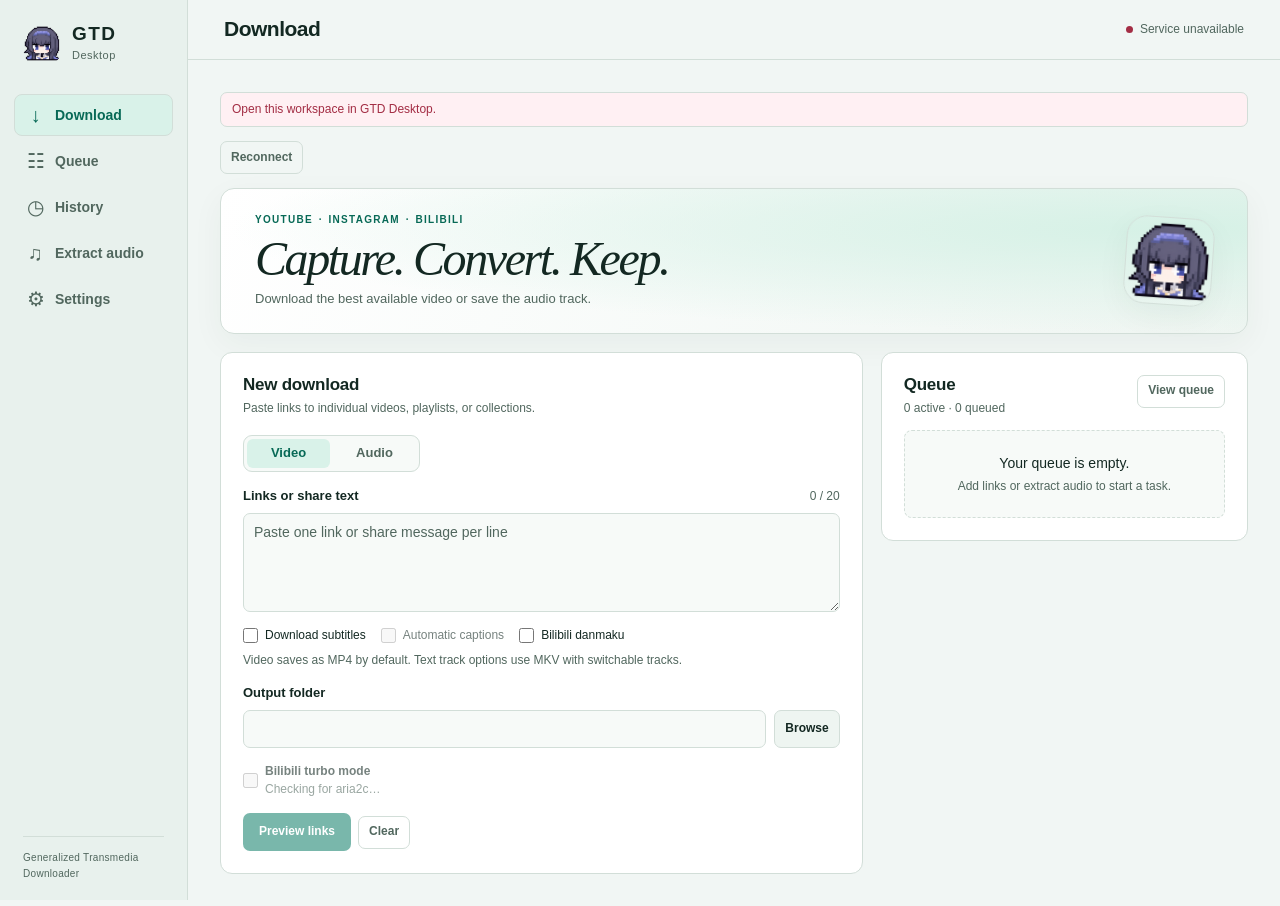
==== desktop/ui/index.html @ 6bf0ebf6 "Add GTD desktop clients and release workflow" ====
<!doctype html>
<html lang="en" data-theme="system">
<head>
  <meta charset="UTF-8">
  <meta name="viewport" content="width=device-width, initial-scale=1">
  <meta name="description" content="GTD Desktop — Generalized Transmedia Downloader">
  <link rel="icon" href="./brand.png">
  <link rel="stylesheet" href="./styles.css">
  <script type="module" src="./workspace.js"></script>
  <title>GTD Desktop</title>
</head>
<body>
  <div class="shell">
    <aside class="rail">
      <div class="brand">
        <img src="./brand.png" alt="" width="39" height="39">
        <div><strong>GTD</strong><span>Desktop</span></div>
      </div>
      <nav aria-label="Workspace" data-label="workspace">
        <button type="button" data-page="download" aria-current="page"><span class="nav-icon" aria-hidden="true">↓</span><span data-copy="download">Download</span></button>
        <button type="button" data-page="queue"><span class="nav-icon" aria-hidden="true">☷</span><span data-copy="queue">Queue</span><span class="nav-count" id="nav-count" aria-hidden="true" hidden></span></button>
        <button type="button" data-page="history"><span class="nav-icon" aria-hidden="true">◷</span><span data-copy="history">History</span></button>
        <button type="button" data-page="extract"><span class="nav-icon" aria-hidden="true">♫</span><span data-copy="extract">Extract audio</span></button>
        <button type="button" data-page="settings"><span class="nav-icon" aria-hidden="true">⚙</span><span data-copy="settings">Settings</span></button>
      </nav>
      <div class="rail-footer"><span>Generalized Transmedia</span><span>Downloader</span></div>
    </aside>

    <main id="workspace">
      <header class="top">
        <h1 id="app-heading" tabindex="-1">Download</h1>
        <div class="connection"><span class="connection-dot" id="connection-dot"></span><span id="connection-text" role="status">Starting desktop service…</span></div>
      </header>
      <div class="surface">
        <p class="notice" id="workspace-notice" role="status" hidden></p>
        <button class="button subdued" id="reconnect" type="button" data-copy="reconnect" hidden>Reconnect</button>

        <section id="view-download" class="view">
          <div class="feature">
            <div>
              <p class="feature-platforms">YouTube <span>·</span> Instagram <span>·</span> Bilibili</p>
              <h2>Capture. Convert. Keep.</h2>
              <p data-copy="featureIntro">Download the best available video or save the audio track.</p>
            </div>
            <img src="./brand.png" alt="" width="100" height="100">
          </div>
          <div class="compose-grid">
            <section class="panel">
              <div class="panel-heading">
                <div><h2 data-copy="newDownload">New download</h2><p data-copy="newDownloadHint">Paste links to individual videos, playlists, or collections.</p></div>
              </div>
              <form id="download-form" class="form-stack">
                <fieldset class="mode-switch">
                  <legend class="sr-only" data-copy="downloadMode">Download type</legend>
                  <label><input type="radio" name="media" value="video" checked><span data-copy="video">Video</span></label>
                  <label><input type="radio" name="media" value="audio"><span data-copy="audio">Audio</span></label>
                </fieldset>
                <div class="field">
                  <div class="field-top"><label for="download-links" data-copy="links">Links or share text</label><span class="muted small" id="link-count">0 / 20</span></div>
                  <textarea id="download-links" name="links" rows="4" spellcheck="false" required
                    aria-describedby="link-count" aria-keyshortcuts="Control+Enter Meta+Enter"
                    data-placeholder="linksPlaceholder" placeholder="Paste one link or share message per line"></textarea>
                </div>
                <div id="video-options" class="field">
                  <div class="check-grid">
                    <label class="check"><input id="subtitles" type="checkbox"><span data-copy="subtitles">Download subtitles</span></label>
                    <label class="check"><input id="automatic" type="checkbox" disabled><span data-copy="automatic">Automatic captions</span></label>
                    <label class="check"><input id="danmaku" type="checkbox"><span data-copy="danmaku">Bilibili danmaku</span></label>
                  </div>
                  <p class="muted small" data-copy="subtitlesHint">Video saves as MP4 by default. Text track options use MKV with switchable tracks.</p>
                </div>
                <div id="audio-options" class="field" hidden>
                  <label for="download-format" data-copy="audioFormat">Audio format</label>
                  <select id="download-format">
                    <option value="mp3">MP3 V0</option>
                    <option value="flac" data-copy="flac">Source FLAC</option>
                    <option value="source" data-copy="sourceAudio">Original audio</option>
                    <option value="wav">WAV PCM</option>
                  </select>
                </div>
                <div class="field">
                  <label for="download-folder" data-copy="outputFolder">Output folder</label>
                  <div class="field-row">
                    <input id="download-folder" type="text" spellcheck="false" autocomplete="off">
                    <button class="button" type="button" data-pick-folder="download-folder" data-copy="browse">Browse</button>
                  </div>
                </div>
                <label class="check turbo"><input id="turbo" type="checkbox" disabled aria-describedby="turbo-hint"><span><strong data-copy="turbo">Bilibili turbo mode</strong><small id="turbo-hint"></small></span></label>
                <p class="notice" id="download-notice" role="status" hidden></p>
                <div class="form-actions">
                  <button id="preview-button" class="button primary" type="submit" data-copy="previewLinks" disabled>Preview links</button>
                  <button id="clear-links" class="button subdued" type="button" data-copy="clear">Clear</button>
                </div>
              </form>
            </section>
            <aside class="panel activity-panel">
              <div class="panel-heading">
                <div><h2 data-copy="queue">Queue</h2><p id="activity-count"></p></div>
                <button class="button subdued" type="button" data-page="queue" data-copy="viewQueue">View queue</button>
              </div>
              <div id="activity-list"></div>
            </aside>
          </div>
        </section>

        <section id="view-queue" class="view" hidden aria-labelledby="app-heading">
          <div class="metrics">
            <div class="metric"><span data-copy="active">Active</span><strong id="queue-active">0</strong></div>
            <div class="metric"><span data-copy="queued">Queued</span><strong id="queue-queued">0</strong></div>
            <div class="metric"><span data-copy="completed">Completed</span><strong id="queue-completed">0</strong></div>
          </div>
          <p id="queue-notice" class="notice" role="status" hidden></p>
          <div class="results-grid">
            <section class="panel">
              <div class="panel-heading queue-heading">
                <div><h2 data-copy="currentTasks">Current tasks</h2><p data-copy="queueHint">Manage tasks submitted during this session.</p></div>
                <div class="inline-actions">
                  <button class="button subdued" id="queue-refresh" type="button" data-copy="refresh">Refresh</button>
                  <button class="button subdued" type="button" data-page="download" data-copy="newDownload">New download</button>
                </div>
              </div>
              <div id="queue-table"></div>
            </section>
            <aside id="queue-inspector" class="panel inspector" aria-label="Task details" data-label="details"></aside>
          </div>
        </section>

        <section id="view-history" class="view" hidden aria-labelledby="app-heading">
          <p id="history-notice" class="notice" role="status" hidden></p>
          <section class="panel history-panel">
            <div class="panel-heading">
              <div><h2 data-copy="savedBatches">Saved batches</h2><p data-copy="savedBatchesHint">Open a batch to review its tasks and outputs.</p></div>
              <button class="button subdued" id="history-refresh" type="button" data-copy="refresh">Refresh</button>
            </div>
            <div class="field">
              <label for="history-batch" data-copy="batch">Batch</label>
              <select id="history-batch"></select>
            </div>
          </section>
          <div class="results-grid">
            <section class="panel">
              <div class="panel-heading">
                <div><h2 data-copy="batchTasks">Batch tasks</h2><p id="history-summary"></p></div>
                <button class="button subdued" type="button" id="history-output" data-copy="showFolder" hidden>Show folder</button>
              </div>
              <div id="history-table"></div>
            </section>
            <aside id="history-inspector" class="panel inspector" aria-label="Task details" data-label="details"></aside>
          </div>
        </section>

        <section id="view-extract" class="view" hidden aria-labelledby="app-heading">
          <section class="panel narrow-panel">
            <div class="panel-heading"><div><h2 data-copy="localVideo">Local video</h2><p data-copy="extractHint">Save the original audio track or convert it to MP3 V0.</p></div></div>
            <form id="extract-form" class="form-stack">
              <div class="file-box">
                <div class="file-mark" aria-hidden="true">♫</div>
                <div class="file-content"><strong id="file-name"></strong><span class="muted small" id="file-path"></span></div>
                <button class="button" id="pick-video" type="button" data-copy="chooseVideo">Choose a video</button>
              </div>
              <div class="field">
                <label for="extract-format" data-copy="audioFormat">Audio format</label>
                <select id="extract-format">
                  <option value="source" data-copy="sourceAudio">Original audio</option><option value="mp3">MP3 V0</option>
                </select>
              </div>
              <div class="field">
                <label for="extract-folder" data-copy="outputFolder">Output folder</label>
                <div class="field-row">
                  <input id="extract-folder" type="text" spellcheck="false" autocomplete="off">
                  <button class="button" type="button" data-pick-folder="extract-folder" data-copy="browse">Browse</button>
                </div>
              </div>
              <p class="notice" id="extract-notice" role="status" hidden></p>
              <div class="form-actions"><button id="extract-button" class="button primary" type="submit" data-copy="startExtract" disabled>Start extraction</button></div>
            </form>
          </section>
        </section>

        <section id="view-settings" class="view" hidden aria-labelledby="app-heading">
          <p id="settings-notice" class="notice" role="status" hidden></p>
          <section class="panel narrow-panel">
            <div class="panel-heading"><div><h2 data-copy="preferences">Preferences</h2></div></div>
            <div class="form-stack">
              <div class="field">
                <label for="language" data-copy="language">Language</label>
                <select id="language" class="compact-select"><option value="en">English</option><option value="zh">简体中文</option></select>
              </div>
              <div class="field">
                <label for="theme" data-copy="theme">Theme</label>
                <select id="theme" class="compact-select"><option value="system" data-copy="system">System</option><option value="light" data-copy="light">Light</option><option value="dark" data-copy="dark">Dark</option></select>
              </div>
              <form id="folder-form" class="field">
                <label for="default-folder" data-copy="defaultFolder">Default output folder</label>
                <div class="field-row">
                  <input id="default-folder" type="text" spellcheck="false" autocomplete="off">
                  <button class="button" type="button" data-pick-folder="default-folder" data-copy="chooseFolder">Choose folder</button>
                </div>
                <div class="inline-actions">
                  <button class="button" type="submit" data-copy="saveFolder">Save folder</button>
                  <button class="button subdued" type="button" id="reset-folder" data-copy="resetFolder">Use default</button>
                </div>
              </form>
            </div>
          </section>
          <section class="panel narrow-panel">
            <div class="panel-heading"><div><h2 data-copy="cookies">Platform cookies</h2><p data-copy="cookiesHint">Import a Netscape cookies.txt file when a platform requires sign-in.</p></div></div>
            <div id="cookie-list" class="cookie-list"></div>
          </section>
        </section>
      </div>
    </main>
  </div>

  <dialog id="collection" aria-labelledby="collection-heading">
    <div class="dialog-top">
      <div><h2 id="collection-heading" data-copy="selectCollection">Select collection items</h2><p id="collection-title"></p></div>
      <button class="button subdued close-button" id="close-collection" type="button" aria-label="Close" data-label="close">×</button>
    </div>
    <div class="dialog-toolbar">
      <label class="check"><input type="checkbox" id="collection-select-all"><span data-copy="selectAll">Select all</span></label>
      <span id="collection-count"></span>
    </div>
    <p id="collection-truncated" class="muted small" data-copy="truncated" hidden>The preview reached the 1,000-item display limit.</p>
    <div id="collection-list" class="collection-list"></div>
    <p id="collection-notice" class="notice" role="status" hidden></p>
    <div class="form-actions dialog-actions">
      <button id="submit-collection" class="button primary" type="button" data-copy="submitSelected">Add selected to queue</button>
      <button id="back-collection" class="button subdued" type="button" data-copy="back">Back to editing</button>
    </div>
  </dialog>
</body>
</html>
---- desktop/ui/styles.css ----
:root {
  color-scheme: dark;
  --background: #0b1111;
  --rail: #0e1615;
  --surface: #141e1d;
  --raised: #192624;
  --field: #0e1716;
  --foreground: #f2f7f6;
  --muted: #a5b6b2;
  --line: #2b3a37;
  --accent: #5ce0c9;
  --accent-fill: #47d5bd;
  --accent-muted: #12352e;
  --on-accent: #05221b;
  --feature-glow: #153a33;
  --danger: #ff9aa9;
  --danger-muted: #382029;
  --shadow: 0 10px 32px #0003;
  --font: -apple-system, BlinkMacSystemFont, "Segoe UI", "PingFang SC", "Microsoft YaHei", sans-serif;
}

:root[data-theme="light"] {
  color-scheme: light;
  --background: #f1f6f4;
  --rail: #e8f1ed;
  --surface: #fff;
  --raised: #eef5f1;
  --field: #f7faf8;
  --foreground: #132822;
  --muted: #51675e;
  --line: #d2ded8;
  --accent: #076956;
  --accent-fill: #087a64;
  --accent-muted: #d9f2e9;
  --on-accent: #fff;
  --feature-glow: #d6f1e6;
  --danger: #a32d44;
  --danger-muted: #fff0f3;
  --shadow: 0 10px 32px #1b45350c;
}

@media (prefers-color-scheme: light) {
  :root[data-theme="system"] {
    color-scheme: light;
    --background: #f1f6f4;
    --rail: #e8f1ed;
    --surface: #fff;
    --raised: #eef5f1;
    --field: #f7faf8;
    --foreground: #132822;
    --muted: #51675e;
    --line: #d2ded8;
    --accent: #076956;
    --accent-fill: #087a64;
    --accent-muted: #d9f2e9;
    --on-accent: #fff;
    --feature-glow: #d6f1e6;
    --danger: #a32d44;
    --danger-muted: #fff0f3;
    --shadow: 0 10px 32px #1b45350c;
  }
}

* { box-sizing: border-box; }
[hidden] { display: none !important; }

body {
  margin: 0;
  min-height: 100vh;
  background: var(--background);
  color: var(--foreground);
  font: 14px/1.45 var(--font);
  -webkit-font-smoothing: antialiased;
}

button, input, textarea, select {
  min-width: 0;
  color: inherit;
  font: inherit;
}

button { cursor: pointer; }
button:disabled { cursor: default; opacity: .54; }
button, input, select, textarea { outline-offset: 3px; }
:focus-visible { outline: 2px solid var(--accent); }

p, h1, h2, h3, dl, ol, fieldset { margin: 0; }
h1 { font-size: 21px; line-height: 1.15; letter-spacing: -.024em; }
h1:focus { outline: none; }
h2 { font-size: 17px; line-height: 1.2; letter-spacing: -.014em; font-weight: 660; }
h3 { font-size: 13px; font-weight: 650; }
small, .small { font-size: 12px; }
.muted { color: var(--muted); }
.sr-only { position: absolute; inline-size: 1px; block-size: 1px; overflow: hidden; clip-path: inset(50%); }

.shell { display: grid; grid-template-columns: 188px minmax(0, 1fr); min-height: 100vh; }
.rail {
  display: flex;
  flex-direction: column;
  position: sticky;
  top: 0;
  height: 100vh;
  padding: 24px 14px 19px;
  background: var(--rail);
  border-right: 1px solid var(--line);
}

.brand { display: flex; gap: 11px; align-items: center; padding-inline: 8px; margin-bottom: 30px; }
.brand img { border-radius: 11px; }
.brand strong, .brand span { display: block; }
.brand strong { font-size: 19px; letter-spacing: .075em; line-height: 1.1; }
.brand span { margin-top: 3px; color: var(--muted); font-size: 11px; letter-spacing: .045em; }
nav { display: flex; flex-direction: column; gap: 4px; }
nav button {
  display: flex;
  align-items: center;
  gap: 9px;
  text-align: left;
  width: 100%;
  min-height: 42px;
  padding: 7px 10px;
  background: transparent;
  border: 1px solid transparent;
  border-radius: 8px;
  color: var(--muted);
  font-weight: 590;
}
nav button:hover { background: var(--raised); color: var(--foreground); }
nav button[aria-current="page"] { background: var(--accent-muted); border-color: var(--line); color: var(--accent); }
.nav-icon { inline-size: 21px; font-size: 20px; text-align: center; line-height: 1; }
.nav-count { margin-inline-start: auto; padding-inline: 5px; border-radius: 5px; font-size: 11px; background: var(--raised); color: var(--foreground); }
.rail-footer {
  display: grid;
  gap: 1px;
  margin: auto 9px 0;
  padding-top: 14px;
  color: var(--muted);
  font-size: 10px;
  letter-spacing: .03em;
  border-top: 1px solid var(--line);
}

.top {
  position: sticky;
  top: 0;
  z-index: 2;
  display: flex;
  justify-content: space-between;
  gap: 14px;
  align-items: center;
  padding: 17px clamp(16px, 3vw, 36px);
  min-height: 60px;
  border-bottom: 1px solid var(--line);
  background: var(--background);
}
.connection { display: flex; gap: 7px; align-items: center; color: var(--muted); font-size: 12px; text-align: right; }
.connection-dot { width: 7px; height: 7px; flex: none; border-radius: 50%; background: var(--muted); }
.connection-dot[data-connection="ready"] { background: var(--accent); box-shadow: 0 0 0 3px var(--accent-muted); }
.connection-dot[data-connection="unavailable"] { background: var(--danger); }

.surface { max-width: 1430px; margin: auto; padding: clamp(16px, 2.7vw, 32px); }
.view { display: grid; gap: 18px; }
.feature {
  display: flex;
  justify-content: space-between;
  align-items: center;
  gap: 16px;
  min-height: 132px;
  padding: clamp(16px, 2vw, 24px) clamp(18px, 3vw, 34px);
  border: 1px solid var(--line);
  border-radius: 14px;
  background:
    radial-gradient(ellipse at 92% 28%, var(--feature-glow), transparent 70%),
    linear-gradient(110deg, var(--surface), var(--raised));
  box-shadow: var(--shadow);
}
.feature-platforms {
  margin-bottom: 6px;
  color: var(--accent);
  font-size: 10px;
  font-weight: 720;
  text-transform: uppercase;
  letter-spacing: .13em;
}
.feature-platforms span { padding-inline: .16em; }
.feature h2 {
  margin-bottom: 6px;
  font: italic 500 clamp(24px, 4vw, 48px)/1.04 Palatino, "Book Antiqua", Georgia, serif;
  letter-spacing: -.05em;
}
.feature p:not(.feature-platforms) { color: var(--muted); font-size: 13px; }
.feature img {
  width: clamp(51px, 7.25vw, 88px);
  height: auto;
  border-radius: 23%;
  border: 1px solid var(--line);
  box-shadow: var(--shadow);
  transform: rotate(4deg);
}

.compose-grid { display: grid; grid-template-columns: minmax(350px, 1.75fr) minmax(225px, 1fr); gap: 18px; align-items: start; }
.panel {
  display: grid;
  align-content: start;
  gap: 18px;
  min-width: 0;
  padding: clamp(14px, 2vw, 22px);
  border: 1px solid var(--line);
  border-radius: 12px;
  background: var(--surface);
}
.panel-heading {
  display: flex;
  flex-wrap: wrap;
  align-items: start;
  justify-content: space-between;
  gap: 8px 12px;
}
.panel-heading p { margin-top: 5px; color: var(--muted); font-size: 12px; }
.narrow-panel { max-width: 760px; }
.form-stack { display: grid; gap: 15px; }
.field { display: grid; gap: 7px; min-width: 0; align-content: start; }
.field > label, .field-top > label { font-weight: 620; font-size: 13px; }
.field-row { display: flex; gap: 8px; align-items: stretch; }
.field-row input { flex: 1; }
.field-top { display: flex; justify-content: space-between; align-items: baseline; gap: 8px; }
.field-top [data-invalid="true"] { color: var(--danger); }

input[type="text"], textarea, select {
  width: 100%;
  min-height: 37px;
  padding: 8px 10px;
  background: var(--field);
  border: 1px solid var(--line);
  border-radius: 7px;
}
input[type="text"]::placeholder, textarea::placeholder { color: var(--muted); }
textarea { resize: vertical; min-height: 94px; }
input[type="checkbox"] { flex: none; margin: 0; inline-size: 15px; block-size: 15px; accent-color: var(--accent-fill); }
.compact-select { max-width: 240px; }
.mode-switch {
  display: flex;
  flex-wrap: wrap;
  position: relative;
  width: fit-content;
  gap: 3px;
  border: 1px solid var(--line);
  border-radius: 9px;
  background: var(--field);
  padding: 3px;
}
.mode-switch label { cursor: pointer; }
.mode-switch input { position: absolute; inline-size: 1px; block-size: 1px; opacity: 0; }
.mode-switch span {
  display: block;
  min-width: 83px;
  padding: 5px 10px;
  text-align: center;
  border-radius: 6px;
  color: var(--muted);
  font-size: 13px;
  font-weight: 640;
}
.mode-switch input:checked + span { background: var(--accent-muted); color: var(--accent); }
.mode-switch input:focus-visible + span { outline: 2px solid var(--accent); }
.check-grid { display: flex; flex-wrap: wrap; align-items: baseline; gap: 9px 15px; }
.check { display: flex; gap: 7px; align-items: center; font-size: 12px; cursor: pointer; }
.check input:disabled + span { opacity: .58; }
.turbo { width: fit-content; }
.turbo strong { font-weight: 650; }
.turbo small { display: block; color: var(--muted); }
.form-actions, .inline-actions { display: flex; flex-wrap: wrap; gap: 7px; align-items: center; }
.button {
  flex: none;
  min-height: 33px;
  padding: 6px 10px;
  border: 1px solid var(--line);
  border-radius: 7px;
  background: var(--raised);
  font-size: 12px;
  color: var(--foreground);
  font-weight: 630;
  white-space: nowrap;
}
.button:hover:not(:disabled) { border-color: var(--accent); }
.button.primary { min-height: 38px; padding-inline: 15px; background: var(--accent-fill); border-color: transparent; color: var(--on-accent); }
.button.primary:hover:not(:disabled) { filter: brightness(1.06); }
.button.subdued { background: transparent; color: var(--muted); }
.button.subdued:hover:not(:disabled) { color: var(--foreground); }
.notice {
  padding: 8px 11px;
  border: 1px solid var(--line);
  border-radius: 7px;
  background: var(--danger-muted);
  color: var(--danger);
  white-space: pre-line;
  overflow-wrap: anywhere;
  font-size: 12px;
}
.notice[data-tone="ok"] { background: var(--accent-muted); color: var(--accent); }
#workspace-notice, #reconnect { margin-bottom: 14px; }

.activity-panel { gap: 13px; }
.activity-row { padding-block: 9px; border-bottom: 1px solid var(--line); }
.activity-row:last-child { border-bottom: 0; }
.empty-state { padding: 22px 12px; color: var(--foreground); background: var(--field); border: 1px dashed var(--line); border-radius: 8px; text-align: center; }
.empty-state p + p { margin-top: 4px; }
.metrics { display: grid; grid-template-columns: repeat(3, minmax(0, 1fr)); gap: 12px; }
.metric { display: grid; gap: 3px; padding: 12px 16px; background: var(--surface); border: 1px solid var(--line); border-radius: 9px; }
.metric span { color: var(--muted); font-size: 12px; font-weight: 600; }
.metric strong { font-size: 24px; font-variant-numeric: tabular-nums; line-height: 1.1; }
.metric:first-child strong { color: var(--accent); }
.results-grid { display: grid; grid-template-columns: minmax(0, 2.15fr) minmax(245px, 1fr); gap: 16px; align-items: start; }
.history-panel .field { max-width: 560px; }
.table-toolbar { display: flex; align-items: center; flex-wrap: wrap; gap: 6px; margin-bottom: 8px; }
.table-toolbar .status-filter { width: auto; max-width: 100%; min-height: 33px; padding-block: 4px; font-size: 12px; }
.table-wrap { overflow: auto; }
.task-table { width: 100%; border-collapse: collapse; table-layout: fixed; text-align: left; }
.task-table th, .task-table td { padding: 8px 5px; border-bottom: 1px solid var(--line); vertical-align: middle; }
.task-table th { color: var(--muted); font-size: 11px; font-weight: 650; }
.task-table th:first-child { width: 25px; }
.task-table th:nth-child(3) { width: 100px; }
.task-table th:last-child { width: 31%; }
.task-table tr[data-focused="true"] { background: var(--raised); }
.button.task-name {
  max-width: 100%;
  display: block;
  min-height: 0;
  padding: 2px 0;
  border: 0;
  background: transparent;
  overflow: hidden;
  text-overflow: ellipsis;
  text-align: left;
  font-size: 13px;
}
.button.task-name:hover:not(:disabled) { color: var(--accent); }
.badge {
  display: inline-block;
  width: fit-content;
  padding: 3px 7px;
  border: 1px solid var(--line);
  border-radius: 6px;
  color: var(--muted);
  font-size: 11px;
}
.badge[data-status="completed"], .badge[data-status="running"], .badge[data-status="running_uninterruptible"] { background: var(--accent-muted); color: var(--accent); }
.badge[data-status="failed"] { background: var(--danger-muted); color: var(--danger); }
.task-progress { font-variant-numeric: tabular-nums; }
.progress-line { display: flex; align-items: center; gap: 5px; }
.progress-line span { flex: none; }
progress {
  min-width: 10px;
  height: 5px;
  width: 100%;
  appearance: none;
  color: var(--accent-fill);
  border: 0;
  border-radius: 7px;
  background: var(--line);
}
progress::-webkit-progress-bar { border-radius: 7px; background: var(--line); }
progress::-webkit-progress-value { border-radius: 7px; background: var(--accent-fill); }
.inspector { gap: 12px; }
.inspector-title { font-weight: 650; overflow-wrap: anywhere; }
.task-facts { display: grid; grid-template-columns: 86px minmax(0, 1fr); row-gap: 6px; column-gap: 7px; font-size: 12px; }
.task-facts dt { color: var(--muted); }
.task-facts dd { margin: 0; overflow-wrap: anywhere; }
.attempt-list { display: grid; gap: 8px; list-style: none; padding: 0; font-size: 12px; }
.attempt-list li { display: grid; padding: 7px 9px; border-radius: 6px; background: var(--field); }

.file-box {
  display: flex;
  flex-wrap: wrap;
  align-items: center;
  gap: 10px;
  padding: 13px;
  background: var(--field);
  border: 1px dashed var(--line);
  border-radius: 8px;
}
.file-mark { display: grid; place-items: center; flex: none; width: 36px; height: 36px; background: var(--accent-muted); color: var(--accent); border-radius: 8px; font-size: 19px; }
.file-content { display: grid; gap: 3px; flex: 1 1 160px; overflow-wrap: anywhere; }
.cookie-row { display: flex; justify-content: space-between; gap: 8px; align-items: center; padding: 9px 0; border-top: 1px solid var(--line); }
.cookie-row:last-child { padding-bottom: 0; }

dialog {
  width: min(610px, calc(100% - 36px));
  max-height: calc(100% - 40px);
  padding: 20px;
  border: 1px solid var(--line);
  border-radius: 13px;
  color: var(--foreground);
  background: var(--surface);
  box-shadow: 0 18px 78px #0006;
}
dialog[open] { display: flex; flex-direction: column; gap: 12px; }
dialog::backdrop { background: #020a08ac; }
.dialog-top, .dialog-toolbar { display: flex; align-items: start; justify-content: space-between; gap: 10px; }
.dialog-top p, .dialog-toolbar { color: var(--muted); font-size: 12px; }
.dialog-top p { margin-top: 4px; overflow-wrap: anywhere; }
.close-button { font-size: 19px; line-height: 1; }
.collection-list { display: grid; min-height: 0; max-height: 52vh; overflow-y: auto; background: var(--field); border: 1px solid var(--line); border-radius: 7px; }
.collection-entry { display: flex; min-height: 47px; align-items: center; gap: 10px; padding: 6px 10px; border-bottom: 1px solid var(--line); }
.collection-entry:last-child { border-bottom: 0; }
.entry-copy { display: grid; gap: 1px; overflow-wrap: anywhere; }
.entry-copy strong { font-size: 12px; }
.collection-entry:has(input:disabled) .entry-copy { opacity: .67; }
.dialog-actions { flex: none; }

@media (max-width: 1050px) {
  .results-grid { grid-template-columns: minmax(0, 1fr); }
}
@media (max-width: 900px) {
  .shell { grid-template-columns: 147px minmax(0, 1fr); }
  .rail { padding-inline: 7px; }
  .compose-grid { grid-template-columns: minmax(0, 1fr); }
}
@media (max-width: 640px) {
  .shell { grid-template-columns: minmax(0, 1fr); }
  .rail { position: static; height: auto; padding: 9px 11px; border-right: 0; border-bottom: 1px solid var(--line); }
  .brand, .rail-footer { display: none; }
  nav { flex-direction: row; flex-wrap: wrap; gap: 4px; }
  nav button { flex: 1 0 auto; width: auto; justify-content: center; min-height: 32px; padding: 3px 6px; font-size: 12px; }
  .nav-icon { font-size: 15px; inline-size: auto; }
  .top { min-height: 47px; padding-block: 9px; }
  .surface, .feature { padding: 12px; }
  .feature { min-height: 104px; }
  .task-table th:nth-child(3) { width: 74px; }
  .task-table th:last-child { width: 27%; }
}
@media (max-width: 400px) {
  .feature img { display: none; }
  .field-row { flex-wrap: wrap; }
  .field-row input { flex-basis: 100%; }
  .metric { padding: 8px; }
}
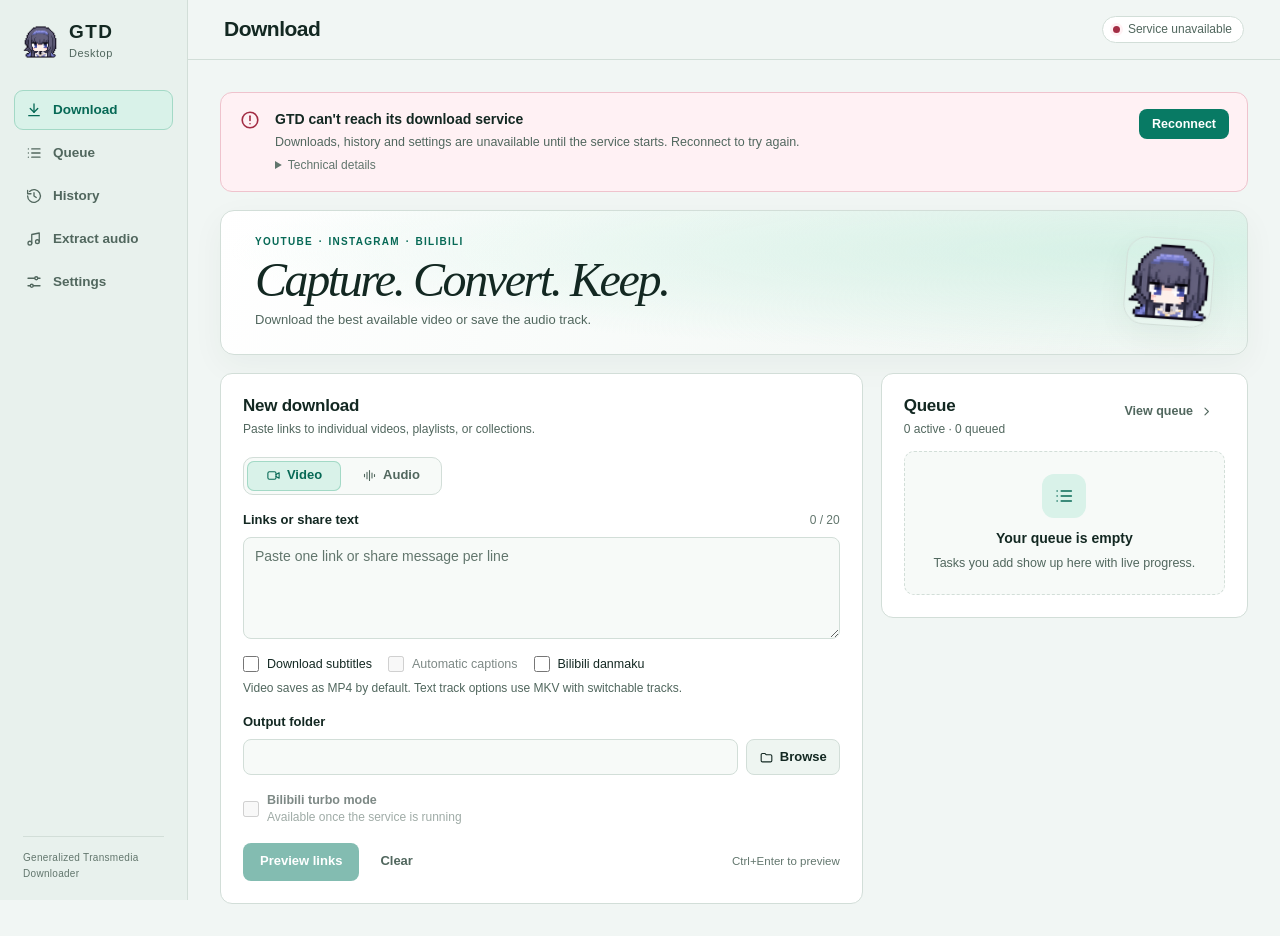
==== commit 06aa6dc2: "Redesign the desktop workspace's deeper views Queue - Group tasks by state (in progress, queued, nee" ====
--- a/desktop/ui/index.html
+++ b/desktop/ui/index.html
@@ -10,18 +10,53 @@
   <title>GTD Desktop</title>
 </head>
 <body>
+  <svg class="sprite" width="0" height="0" aria-hidden="true" focusable="false">
+    <defs>
+      <symbol id="i-download" viewBox="0 0 24 24"><path d="M12 4v11"/><path d="m7 10 5 5 5-5"/><path d="M5 19.5h14"/></symbol>
+      <symbol id="i-queue" viewBox="0 0 24 24"><path d="M9 6.5h11M9 12h11M9 17.5h11"/><path d="M4.5 6.5h.01M4.5 12h.01M4.5 17.5h.01"/></symbol>
+      <symbol id="i-history" viewBox="0 0 24 24"><path d="M3.5 12a8.5 8.5 0 1 0 2.6-6.1"/><path d="M3.5 4.5V9H8"/><path d="M12 7.5V12l3 2"/></symbol>
+      <symbol id="i-extract" viewBox="0 0 24 24"><path d="M9 17.5V6l10-2v11.5"/><circle cx="6.5" cy="17.5" r="2.5"/><circle cx="16.5" cy="15.5" r="2.5"/></symbol>
+      <symbol id="i-settings" viewBox="0 0 24 24"><path d="M4 7h9M17 7h3M4 17h3M11 17h9"/><circle cx="15" cy="7" r="2"/><circle cx="9" cy="17" r="2"/></symbol>
+      <symbol id="i-video" viewBox="0 0 24 24"><rect x="3" y="6" width="13" height="12" rx="2.5"/><path d="m16 10.5 5-3v9l-5-3"/></symbol>
+      <symbol id="i-audio" viewBox="0 0 24 24"><path d="M4 10v4M8 7v10M12 4v16M16 8v8M20 10.5v3"/></symbol>
+      <symbol id="i-file-video" viewBox="0 0 24 24"><path d="M14 3H7a2 2 0 0 0-2 2v14a2 2 0 0 0 2 2h10a2 2 0 0 0 2-2V8z"/><path d="M14 3v5h5"/><path d="m10 11.5 4.5 2.5-4.5 2.5z"/></symbol>
+      <symbol id="i-folder" viewBox="0 0 24 24"><path d="M3.5 7.5a2 2 0 0 1 2-2h3.8l2 2h7.2a2 2 0 0 1 2 2v7.5a2 2 0 0 1-2 2h-13a2 2 0 0 1-2-2z"/></symbol>
+      <symbol id="i-copy" viewBox="0 0 24 24"><rect x="8.5" y="8.5" width="11" height="11" rx="2"/><path d="M15.5 8.5V6.5a2 2 0 0 0-2-2h-7a2 2 0 0 0-2 2v7a2 2 0 0 0 2 2h2"/></symbol>
+      <symbol id="i-external" viewBox="0 0 24 24"><path d="M14 4.5h5.5V10"/><path d="m19.5 4.5-8 8"/><path d="M18 14v3.5a2 2 0 0 1-2 2H6.5a2 2 0 0 1-2-2V8a2 2 0 0 1 2-2H10"/></symbol>
+      <symbol id="i-retry" viewBox="0 0 24 24"><path d="M19.5 12a7.5 7.5 0 1 1-2.2-5.3"/><path d="M19.5 4.5v4.5H15"/></symbol>
+      <symbol id="i-close" viewBox="0 0 24 24"><path d="m6.5 6.5 11 11M17.5 6.5l-11 11"/></symbol>
+      <symbol id="i-check" viewBox="0 0 24 24"><path d="m5 12.5 4.5 4.5L19 7.5"/></symbol>
+      <symbol id="i-check-circle" viewBox="0 0 24 24"><circle cx="12" cy="12" r="8.5"/><path d="m8.5 12.2 2.5 2.5 4.8-5.2"/></symbol>
+      <symbol id="i-alert" viewBox="0 0 24 24"><circle cx="12" cy="12" r="8.5"/><path d="M12 7.8v4.8"/><path d="M12 16.1h.01"/></symbol>
+      <symbol id="i-info" viewBox="0 0 24 24"><circle cx="12" cy="12" r="8.5"/><path d="M12 11v5"/><path d="M12 7.9h.01"/></symbol>
+      <symbol id="i-clock" viewBox="0 0 24 24"><circle cx="12" cy="12" r="8.5"/><path d="M12 7.5V12l2.8 1.8"/></symbol>
+      <symbol id="i-slash" viewBox="0 0 24 24"><circle cx="12" cy="12" r="8.5"/><path d="m6.2 17.8 11.6-11.6"/></symbol>
+      <symbol id="i-arrow-down-circle" viewBox="0 0 24 24"><circle cx="12" cy="12" r="8.5"/><path d="M12 7.8v7.6"/><path d="m8.7 12.3 3.3 3.3 3.3-3.3"/></symbol>
+      <symbol id="i-spinner" viewBox="0 0 24 24"><path d="M12 3.5a8.5 8.5 0 1 0 8.5 8.5"/></symbol>
+      <symbol id="i-search" viewBox="0 0 24 24"><circle cx="11" cy="11" r="6.5"/><path d="m20 20-4.3-4.3"/></symbol>
+      <symbol id="i-chevron-down" viewBox="0 0 24 24"><path d="m6.5 9.5 5.5 5.5 5.5-5.5"/></symbol>
+      <symbol id="i-chevron-right" viewBox="0 0 24 24"><path d="m9.5 6.5 5.5 5.5-5.5 5.5"/></symbol>
+      <symbol id="i-sun" viewBox="0 0 24 24"><circle cx="12" cy="12" r="3.8"/><path d="M12 2.8v2M12 19.2v2M5.5 5.5l1.4 1.4M17.1 17.1l1.4 1.4M2.8 12h2M19.2 12h2M5.5 18.5l1.4-1.4M17.1 6.9l1.4-1.4"/></symbol>
+      <symbol id="i-moon" viewBox="0 0 24 24"><path d="M19.5 14.6A7.8 7.8 0 1 1 9.4 4.5a6.2 6.2 0 0 0 10.1 10.1z"/></symbol>
+      <symbol id="i-monitor" viewBox="0 0 24 24"><rect x="3.5" y="4.5" width="17" height="11.5" rx="2"/><path d="M8.5 20h7M12 16v4"/></symbol>
+      <symbol id="i-key" viewBox="0 0 24 24"><circle cx="8" cy="15.5" r="3.8"/><path d="m10.8 12.7 8.7-8.7"/><path d="m16.5 7 2.5 2.5"/><path d="m14 9.5 1.8 1.8"/></symbol>
+      <symbol id="i-layers" viewBox="0 0 24 24"><path d="m12 4 8.5 4.5L12 13 3.5 8.5z"/><path d="m3.5 12.5 8.5 4.5 8.5-4.5"/><path d="m3.5 16.5 8.5 4.5 8.5-4.5"/></symbol>
+      <symbol id="i-plus" viewBox="0 0 24 24"><path d="M12 5.5v13M5.5 12h13"/></symbol>
+    </defs>
+  </svg>
+
   <div class="shell">
     <aside class="rail">
       <div class="brand">
-        <img src="./brand.png" alt="" width="39" height="39">
-        <div><strong>GTD</strong><span>Desktop</span></div>
+        <img src="./brand.png" alt="" width="36" height="36">
+        <div class="brand-copy"><strong>GTD</strong><span>Desktop</span></div>
       </div>
       <nav aria-label="Workspace" data-label="workspace">
-        <button type="button" data-page="download" aria-current="page"><span class="nav-icon" aria-hidden="true">↓</span><span data-copy="download">Download</span></button>
-        <button type="button" data-page="queue"><span class="nav-icon" aria-hidden="true">☷</span><span data-copy="queue">Queue</span><span class="nav-count" id="nav-count" aria-hidden="true" hidden></span></button>
-        <button type="button" data-page="history"><span class="nav-icon" aria-hidden="true">◷</span><span data-copy="history">History</span></button>
-        <button type="button" data-page="extract"><span class="nav-icon" aria-hidden="true">♫</span><span data-copy="extract">Extract audio</span></button>
-        <button type="button" data-page="settings"><span class="nav-icon" aria-hidden="true">⚙</span><span data-copy="settings">Settings</span></button>
+        <button type="button" data-page="download" aria-current="page"><svg class="icon nav-icon" aria-hidden="true"><use href="#i-download"/></svg><span class="nav-label" data-copy="download">Download</span></button>
+        <button type="button" data-page="queue"><svg class="icon nav-icon" aria-hidden="true"><use href="#i-queue"/></svg><span class="nav-label" data-copy="queue">Queue</span><span class="nav-count" id="nav-count" aria-hidden="true" hidden></span></button>
+        <button type="button" data-page="history"><svg class="icon nav-icon" aria-hidden="true"><use href="#i-history"/></svg><span class="nav-label" data-copy="history">History</span></button>
+        <button type="button" data-page="extract"><svg class="icon nav-icon" aria-hidden="true"><use href="#i-extract"/></svg><span class="nav-label" data-copy="extract">Extract audio</span></button>
+        <button type="button" data-page="settings"><svg class="icon nav-icon" aria-hidden="true"><use href="#i-settings"/></svg><span class="nav-label" data-copy="settings">Settings</span></button>
       </nav>
       <div class="rail-footer"><span>Generalized Transmedia</span><span>Downloader</span></div>
     </aside>
@@ -29,11 +64,19 @@
     <main id="workspace">
       <header class="top">
         <h1 id="app-heading" tabindex="-1">Download</h1>
-        <div class="connection"><span class="connection-dot" id="connection-dot"></span><span id="connection-text" role="status">Starting desktop service…</span></div>
+        <div class="connection" id="connection"><span class="connection-dot" id="connection-dot"></span><span id="connection-text" role="status">Starting desktop service…</span></div>
       </header>
       <div class="surface">
-        <p class="notice" id="workspace-notice" role="status" hidden></p>
-        <button class="button subdued" id="reconnect" type="button" data-copy="reconnect" hidden>Reconnect</button>
+        <section id="service-banner" class="banner" role="alert" hidden>
+          <svg class="icon banner-icon" aria-hidden="true"><use href="#i-alert"/></svg>
+          <div class="banner-copy">
+            <p class="banner-title" data-copy="serviceDown">GTD can't reach its download service</p>
+            <p class="banner-text" data-copy="serviceDownHint">Downloads, history and settings are unavailable until the service starts.</p>
+            <details class="banner-details"><summary data-copy="technicalDetails">Technical details</summary><code id="service-error"></code></details>
+          </div>
+          <button class="button primary compact" id="reconnect" type="button" data-copy="reconnect">Reconnect</button>
+        </section>
+        <div class="callout" id="workspace-notice" role="status" hidden></div>
 
         <section id="view-download" class="view">
           <div class="feature">
@@ -50,13 +93,13 @@
                 <div><h2 data-copy="newDownload">New download</h2><p data-copy="newDownloadHint">Paste links to individual videos, playlists, or collections.</p></div>
               </div>
               <form id="download-form" class="form-stack">
-                <fieldset class="mode-switch">
+                <fieldset class="segmented mode-switch">
                   <legend class="sr-only" data-copy="downloadMode">Download type</legend>
-                  <label><input type="radio" name="media" value="video" checked><span data-copy="video">Video</span></label>
-                  <label><input type="radio" name="media" value="audio"><span data-copy="audio">Audio</span></label>
+                  <label><input type="radio" name="media" value="video" checked><span><svg class="icon" aria-hidden="true"><use href="#i-video"/></svg><span data-copy="video">Video</span></span></label>
+                  <label><input type="radio" name="media" value="audio"><span><svg class="icon" aria-hidden="true"><use href="#i-audio"/></svg><span data-copy="audio">Audio</span></span></label>
                 </fieldset>
                 <div class="field">
-                  <div class="field-top"><label for="download-links" data-copy="links">Links or share text</label><span class="muted small" id="link-count">0 / 20</span></div>
+                  <div class="field-top"><label for="download-links" data-copy="links">Links or share text</label><span class="counter" id="link-count">0 / 20</span></div>
                   <textarea id="download-links" name="links" rows="4" spellcheck="false" required
                     aria-describedby="link-count" aria-keyshortcuts="Control+Enter Meta+Enter"
                     data-placeholder="linksPlaceholder" placeholder="Paste one link or share message per line"></textarea>
@@ -67,85 +110,67 @@
                     <label class="check"><input id="automatic" type="checkbox" disabled><span data-copy="automatic">Automatic captions</span></label>
                     <label class="check"><input id="danmaku" type="checkbox"><span data-copy="danmaku">Bilibili danmaku</span></label>
                   </div>
-                  <p class="muted small" data-copy="subtitlesHint">Video saves as MP4 by default. Text track options use MKV with switchable tracks.</p>
-                </div>
-                <div id="audio-options" class="field" hidden>
-                  <label for="download-format" data-copy="audioFormat">Audio format</label>
-                  <select id="download-format">
-                    <option value="mp3">MP3 V0</option>
-                    <option value="flac" data-copy="flac">Source FLAC</option>
-                    <option value="source" data-copy="sourceAudio">Original audio</option>
-                    <option value="wav">WAV PCM</option>
-                  </select>
-                </div>
+                  <p class="hint" data-copy="subtitlesHint">Video saves as MP4 by default. Text track options use MKV with switchable tracks.</p>
+                </div>
+                <fieldset id="audio-options" class="field" hidden>
+                  <legend class="field-label" data-copy="audioFormat">Audio format</legend>
+                  <div class="segmented fill">
+                    <label><input type="radio" name="download-format" value="mp3" checked><span>MP3 V0</span></label>
+                    <label><input type="radio" name="download-format" value="flac"><span data-copy="flac">Source FLAC</span></label>
+                    <label><input type="radio" name="download-format" value="source"><span data-copy="sourceAudio">Original audio</span></label>
+                    <label><input type="radio" name="download-format" value="wav"><span>WAV PCM</span></label>
+                  </div>
+                  <p class="hint" id="download-format-hint"></p>
+                </fieldset>
                 <div class="field">
                   <label for="download-folder" data-copy="outputFolder">Output folder</label>
                   <div class="field-row">
-                    <input id="download-folder" type="text" spellcheck="false" autocomplete="off">
-                    <button class="button" type="button" data-pick-folder="download-folder" data-copy="browse">Browse</button>
+                    <input id="download-folder" class="path-input" type="text" spellcheck="false" autocomplete="off">
+                    <button class="button secondary" type="button" data-pick-folder="download-folder"><svg class="icon" aria-hidden="true"><use href="#i-folder"/></svg><span data-copy="browse">Browse</span></button>
                   </div>
                 </div>
                 <label class="check turbo"><input id="turbo" type="checkbox" disabled aria-describedby="turbo-hint"><span><strong data-copy="turbo">Bilibili turbo mode</strong><small id="turbo-hint"></small></span></label>
-                <p class="notice" id="download-notice" role="status" hidden></p>
+                <div class="callout" id="download-notice" role="status" hidden></div>
                 <div class="form-actions">
                   <button id="preview-button" class="button primary" type="submit" data-copy="previewLinks" disabled>Preview links</button>
-                  <button id="clear-links" class="button subdued" type="button" data-copy="clear">Clear</button>
+                  <button id="clear-links" class="button ghost" type="button" data-copy="clear">Clear</button>
+                  <span class="kbd-hint" id="submit-hint" aria-hidden="true"></span>
                 </div>
               </form>
             </section>
             <aside class="panel activity-panel">
               <div class="panel-heading">
                 <div><h2 data-copy="queue">Queue</h2><p id="activity-count"></p></div>
-                <button class="button subdued" type="button" data-page="queue" data-copy="viewQueue">View queue</button>
-              </div>
-              <div id="activity-list"></div>
+                <button class="button ghost compact" type="button" data-page="queue"><span data-copy="viewQueue">View queue</span><svg class="icon" aria-hidden="true"><use href="#i-chevron-right"/></svg></button>
+              </div>
+              <ul id="activity-list" class="activity-list"></ul>
             </aside>
           </div>
         </section>
 
         <section id="view-queue" class="view" hidden aria-labelledby="app-heading">
-          <div class="metrics">
-            <div class="metric"><span data-copy="active">Active</span><strong id="queue-active">0</strong></div>
-            <div class="metric"><span data-copy="queued">Queued</span><strong id="queue-queued">0</strong></div>
-            <div class="metric"><span data-copy="completed">Completed</span><strong id="queue-completed">0</strong></div>
-          </div>
-          <p id="queue-notice" class="notice" role="status" hidden></p>
-          <div class="results-grid">
-            <section class="panel">
-              <div class="panel-heading queue-heading">
-                <div><h2 data-copy="currentTasks">Current tasks</h2><p data-copy="queueHint">Manage tasks submitted during this session.</p></div>
-                <div class="inline-actions">
-                  <button class="button subdued" id="queue-refresh" type="button" data-copy="refresh">Refresh</button>
-                  <button class="button subdued" type="button" data-page="download" data-copy="newDownload">New download</button>
-                </div>
-              </div>
-              <div id="queue-table"></div>
-            </section>
-            <aside id="queue-inspector" class="panel inspector" aria-label="Task details" data-label="details"></aside>
-          </div>
+          <div id="queue-notice" class="callout" role="status" hidden></div>
+          <section class="panel list-panel">
+            <div id="queue-list" class="task-view" data-view="queue"></div>
+          </section>
         </section>
 
         <section id="view-history" class="view" hidden aria-labelledby="app-heading">
-          <p id="history-notice" class="notice" role="status" hidden></p>
-          <section class="panel history-panel">
-            <div class="panel-heading">
-              <div><h2 data-copy="savedBatches">Saved batches</h2><p data-copy="savedBatchesHint">Open a batch to review its tasks and outputs.</p></div>
-              <button class="button subdued" id="history-refresh" type="button" data-copy="refresh">Refresh</button>
-            </div>
-            <div class="field">
-              <label for="history-batch" data-copy="batch">Batch</label>
-              <select id="history-batch"></select>
-            </div>
-          </section>
-          <div class="results-grid">
-            <section class="panel">
-              <div class="panel-heading">
-                <div><h2 data-copy="batchTasks">Batch tasks</h2><p id="history-summary"></p></div>
-                <button class="button subdued" type="button" id="history-output" data-copy="showFolder" hidden>Show folder</button>
-              </div>
-              <div id="history-table"></div>
-            </section>
-            <aside id="history-inspector" class="panel inspector" aria-label="Task details" data-label="details"></aside>
+          <div id="history-notice" class="callout" role="status" hidden></div>
+          <div id="history-empty" hidden></div>
+          <div class="history-layout" id="history-layout">
+            <aside class="panel batch-panel" aria-labelledby="batch-list-label">
+              <h2 class="sr-only" id="batch-list-label" data-copy="historyList">Batches</h2>
+              <label class="search-field">
+                <svg class="icon" aria-hidden="true"><use href="#i-search"/></svg>
+                <input id="history-search" type="search" spellcheck="false" autocomplete="off" data-placeholder="historySearch" data-label="historySearch" placeholder="Search history">
+              </label>
+              <div id="batch-list" class="batch-list"></div>
+            </aside>
+            <section class="panel batch-detail" aria-labelledby="batch-title">
+              <header class="batch-header" id="batch-header"></header>
+              <div id="history-list" class="task-view" data-view="history"></div>
+            </section>
           </div>
         </section>
 
@@ -153,81 +178,139 @@
           <section class="panel narrow-panel">
             <div class="panel-heading"><div><h2 data-copy="localVideo">Local video</h2><p data-copy="extractHint">Save the original audio track or convert it to MP3 V0.</p></div></div>
             <form id="extract-form" class="form-stack">
-              <div class="file-box">
-                <div class="file-mark" aria-hidden="true">♫</div>
-                <div class="file-content"><strong id="file-name"></strong><span class="muted small" id="file-path"></span></div>
-                <button class="button" id="pick-video" type="button" data-copy="chooseVideo">Choose a video</button>
-              </div>
-              <div class="field">
-                <label for="extract-format" data-copy="audioFormat">Audio format</label>
-                <select id="extract-format">
-                  <option value="source" data-copy="sourceAudio">Original audio</option><option value="mp3">MP3 V0</option>
-                </select>
-              </div>
+              <button type="button" class="drop-zone" id="pick-video">
+                <span class="file-mark"><svg class="icon" aria-hidden="true"><use href="#i-file-video"/></svg></span>
+                <span class="drop-copy"><strong data-copy="chooseVideo">Choose a video</strong><span data-copy="chooseVideoHint">MP4, MOV, MKV, WebM and more · one video at a time · up to 2 GiB</span></span>
+              </button>
+              <div class="file-card" id="file-card" hidden>
+                <span class="file-mark"><svg class="icon" aria-hidden="true"><use href="#i-file-video"/></svg></span>
+                <span class="file-content"><strong id="file-name"></strong><code class="path" id="file-path"></code></span>
+                <button class="button secondary compact" id="change-video" type="button" data-copy="changeVideo">Change</button>
+                <button class="icon-button" id="clear-video" type="button" data-label="removeVideo" aria-label="Remove selected video"><svg class="icon" aria-hidden="true"><use href="#i-close"/></svg></button>
+              </div>
+              <fieldset class="field">
+                <legend class="field-label" data-copy="audioFormat">Audio format</legend>
+                <div class="segmented fill">
+                  <label><input type="radio" name="extract-format" value="source" checked><span data-copy="sourceAudio">Original audio</span></label>
+                  <label><input type="radio" name="extract-format" value="mp3"><span>MP3 V0</span></label>
+                </div>
+                <p class="hint" id="extract-format-hint"></p>
+              </fieldset>
               <div class="field">
                 <label for="extract-folder" data-copy="outputFolder">Output folder</label>
                 <div class="field-row">
-                  <input id="extract-folder" type="text" spellcheck="false" autocomplete="off">
-                  <button class="button" type="button" data-pick-folder="extract-folder" data-copy="browse">Browse</button>
-                </div>
-              </div>
-              <p class="notice" id="extract-notice" role="status" hidden></p>
-              <div class="form-actions"><button id="extract-button" class="button primary" type="submit" data-copy="startExtract" disabled>Start extraction</button></div>
+                  <input id="extract-folder" class="path-input" type="text" spellcheck="false" autocomplete="off">
+                  <button class="button secondary" type="button" data-pick-folder="extract-folder"><svg class="icon" aria-hidden="true"><use href="#i-folder"/></svg><span data-copy="browse">Browse</span></button>
+                </div>
+              </div>
+              <div class="callout" id="extract-notice" role="status" hidden></div>
+              <div class="form-actions"><button id="extract-button" class="button primary" type="submit" data-copy="startExtract" disabled>Extract audio</button></div>
             </form>
           </section>
         </section>
 
         <section id="view-settings" class="view" hidden aria-labelledby="app-heading">
-          <p id="settings-notice" class="notice" role="status" hidden></p>
-          <section class="panel narrow-panel">
-            <div class="panel-heading"><div><h2 data-copy="preferences">Preferences</h2></div></div>
-            <div class="form-stack">
-              <div class="field">
-                <label for="language" data-copy="language">Language</label>
-                <select id="language" class="compact-select"><option value="en">English</option><option value="zh">简体中文</option></select>
-              </div>
-              <div class="field">
-                <label for="theme" data-copy="theme">Theme</label>
-                <select id="theme" class="compact-select"><option value="system" data-copy="system">System</option><option value="light" data-copy="light">Light</option><option value="dark" data-copy="dark">Dark</option></select>
-              </div>
-              <form id="folder-form" class="field">
-                <label for="default-folder" data-copy="defaultFolder">Default output folder</label>
+          <div id="settings-notice" class="callout" role="status" hidden></div>
+          <div class="settings-stack">
+            <section class="panel settings-group" aria-labelledby="settings-general">
+              <h2 id="settings-general" data-copy="general">General</h2>
+              <div class="setting-row">
+                <div class="setting-copy"><span class="setting-label" id="language-label" data-copy="language">Language</span><p data-copy="languageHint">Used across the whole app.</p></div>
+                <div class="segmented" role="radiogroup" aria-labelledby="language-label">
+                  <label><input type="radio" name="language" value="en" checked><span lang="en">English</span></label>
+                  <label><input type="radio" name="language" value="zh"><span lang="zh-CN">简体中文</span></label>
+                </div>
+              </div>
+              <div class="setting-row">
+                <div class="setting-copy"><span class="setting-label" id="theme-label" data-copy="theme">Theme</span><p data-copy="themeHint">Follow your system appearance or keep a fixed one.</p></div>
+                <div class="segmented" role="radiogroup" aria-labelledby="theme-label">
+                  <label><input type="radio" name="theme" value="system" checked><span><svg class="icon" aria-hidden="true"><use href="#i-monitor"/></svg><span data-copy="system">System</span></span></label>
+                  <label><input type="radio" name="theme" value="light"><span><svg class="icon" aria-hidden="true"><use href="#i-sun"/></svg><span data-copy="light">Light</span></span></label>
+                  <label><input type="radio" name="theme" value="dark"><span><svg class="icon" aria-hidden="true"><use href="#i-moon"/></svg><span data-copy="dark">Dark</span></span></label>
+                </div>
+              </div>
+            </section>
+
+            <section class="panel settings-group" aria-labelledby="settings-downloads">
+              <h2 id="settings-downloads" data-copy="downloads">Downloads</h2>
+              <form id="folder-form" class="setting-row stacked">
+                <div class="setting-copy">
+                  <label class="setting-label" for="default-folder" data-copy="defaultFolder">Default output folder</label>
+                  <p data-copy="defaultFolderHint">New downloads and extractions start here.</p>
+                </div>
                 <div class="field-row">
-                  <input id="default-folder" type="text" spellcheck="false" autocomplete="off">
-                  <button class="button" type="button" data-pick-folder="default-folder" data-copy="chooseFolder">Choose folder</button>
-                </div>
-                <div class="inline-actions">
-                  <button class="button" type="submit" data-copy="saveFolder">Save folder</button>
-                  <button class="button subdued" type="button" id="reset-folder" data-copy="resetFolder">Use default</button>
-                </div>
+                  <input id="default-folder" class="path-input" type="text" spellcheck="false" autocomplete="off" aria-describedby="folder-status">
+                  <button class="button secondary" type="button" data-pick-folder="default-folder"><svg class="icon" aria-hidden="true"><use href="#i-folder"/></svg><span data-copy="chooseFolder">Choose folder</span></button>
+                  <button class="button secondary" type="button" id="open-default-folder" data-label="openFolder" aria-label="Open folder"><span data-copy="open">Open</span></button>
+                </div>
+                <div class="setting-foot" id="folder-status">
+                  <span class="tag" id="folder-default-tag" data-copy="usingDefault" hidden>Default</span>
+                  <button class="link-button" id="reset-folder" type="button" data-copy="resetFolder" hidden>Use default</button>
+                </div>
+                <div class="callout" id="folder-notice" role="status" hidden></div>
               </form>
-            </div>
-          </section>
-          <section class="panel narrow-panel">
-            <div class="panel-heading"><div><h2 data-copy="cookies">Platform cookies</h2><p data-copy="cookiesHint">Import a Netscape cookies.txt file when a platform requires sign-in.</p></div></div>
-            <div id="cookie-list" class="cookie-list"></div>
-          </section>
+            </section>
+
+            <section class="panel settings-group" id="cookie-settings" aria-labelledby="settings-cookies">
+              <div class="group-heading-row">
+                <h2 id="settings-cookies" data-copy="cookies">Platform cookies</h2>
+                <p class="group-hint" data-copy="cookiesHint">Import a Netscape cookies.txt file when a platform requires sign-in.</p>
+              </div>
+              <ul id="cookie-list" class="cookie-list"></ul>
+              <details class="help">
+                <summary><svg class="icon" aria-hidden="true"><use href="#i-info"/></svg><span data-copy="cookieHelp">How to get a cookies.txt file</span><svg class="icon help-chevron" aria-hidden="true"><use href="#i-chevron-down"/></svg></summary>
+                <ol>
+                  <li data-copy="cookieHelp1"></li>
+                  <li data-copy="cookieHelp2"></li>
+                  <li data-copy="cookieHelp3"></li>
+                </ol>
+                <p class="help-warning"><svg class="icon" aria-hidden="true"><use href="#i-key"/></svg><span data-copy="cookieWarning"></span></p>
+              </details>
+            </section>
+
+            <section class="panel settings-group" aria-labelledby="settings-about">
+              <h2 id="settings-about" data-copy="about">About</h2>
+              <div class="setting-row">
+                <div class="setting-copy"><span class="setting-label" data-copy="appVersion">GTD Desktop</span><p id="app-version">Generalized Transmedia Downloader</p></div>
+              </div>
+              <div class="setting-row" id="data-folder-row" hidden>
+                <div class="setting-copy"><span class="setting-label" data-copy="dataFolder">App data</span><p data-copy="dataFolderHint">Settings, task history, logs and imported cookies.</p><code class="path" id="data-folder"></code></div>
+                <button class="button secondary compact" id="open-data-folder" type="button"><svg class="icon" aria-hidden="true"><use href="#i-folder"/></svg><span data-copy="openFolder">Open folder</span></button>
+              </div>
+            </section>
+          </div>
         </section>
       </div>
     </main>
   </div>
 
-  <dialog id="collection" aria-labelledby="collection-heading">
+  <dialog id="collection" aria-labelledby="collection-heading" aria-describedby="collection-meta">
     <div class="dialog-top">
-      <div><h2 id="collection-heading" data-copy="selectCollection">Select collection items</h2><p id="collection-title"></p></div>
-      <button class="button subdued close-button" id="close-collection" type="button" aria-label="Close" data-label="close">×</button>
+      <div class="dialog-heading">
+        <h2 id="collection-heading" data-copy="selectCollection">Select collection items</h2>
+        <p id="collection-title"></p>
+        <p id="collection-meta" class="dialog-meta"></p>
+      </div>
+      <button class="icon-button" id="close-collection" type="button" aria-label="Close" data-label="close"><svg class="icon" aria-hidden="true"><use href="#i-close"/></svg></button>
     </div>
     <div class="dialog-toolbar">
-      <label class="check"><input type="checkbox" id="collection-select-all"><span data-copy="selectAll">Select all</span></label>
-      <span id="collection-count"></span>
+      <label class="check select-all"><input type="checkbox" id="collection-select-all"><span id="collection-select-label" data-copy="selectAll">Select all</span></label>
+      <label class="search-field compact">
+        <svg class="icon" aria-hidden="true"><use href="#i-search"/></svg>
+        <input id="collection-search" type="search" spellcheck="false" autocomplete="off" data-placeholder="filterItems" data-label="filterItems" placeholder="Filter by title">
+      </label>
+      <span id="collection-count" class="dialog-count"></span>
     </div>
-    <p id="collection-truncated" class="muted small" data-copy="truncated" hidden>The preview reached the 1,000-item display limit.</p>
-    <div id="collection-list" class="collection-list"></div>
-    <p id="collection-notice" class="notice" role="status" hidden></p>
-    <div class="form-actions dialog-actions">
-      <button id="submit-collection" class="button primary" type="button" data-copy="submitSelected">Add selected to queue</button>
-      <button id="back-collection" class="button subdued" type="button" data-copy="back">Back to editing</button>
+    <div id="collection-truncated" class="callout" data-tone="info" hidden></div>
+    <ul id="collection-list" class="collection-list" aria-labelledby="collection-heading"></ul>
+    <div id="collection-notice" class="callout" role="status" hidden></div>
+    <div class="dialog-actions">
+      <p class="dialog-summary" id="collection-summary"></p>
+      <button id="back-collection" class="button secondary" type="button" data-copy="back">Back to editing</button>
+      <button id="submit-collection" class="button primary" type="button">Add to queue</button>
     </div>
   </dialog>
+
+  <div id="toasts" class="toasts" aria-live="polite"></div>
 </body>
 </html>
--- a/desktop/ui/styles.css
+++ b/desktop/ui/styles.css
@@ -1,22 +1,38 @@
+/* GTD Desktop. Targets WKWebView on macOS 13.5+ (Safari 16.6) and WebView2 on Windows. */
 :root {
   color-scheme: dark;
   --background: #0b1111;
   --rail: #0e1615;
   --surface: #141e1d;
   --raised: #192624;
+  --hover: #1e2d2b;
   --field: #0e1716;
   --foreground: #f2f7f6;
   --muted: #a5b6b2;
+  --subtle: #82958f;
   --line: #2b3a37;
+  --line-strong: #3b4f4a;
   --accent: #5ce0c9;
   --accent-fill: #47d5bd;
   --accent-muted: #12352e;
+  --accent-line: #22594d;
   --on-accent: #05221b;
   --feature-glow: #153a33;
   --danger: #ff9aa9;
-  --danger-muted: #382029;
+  --danger-muted: #2f1b22;
+  --danger-line: #5a2c38;
+  --warning: #f0c26b;
+  --warning-muted: #2c2516;
   --shadow: 0 10px 32px #0003;
-  --font: -apple-system, BlinkMacSystemFont, "Segoe UI", "PingFang SC", "Microsoft YaHei", sans-serif;
+  --shadow-pop: 0 22px 60px #0008, 0 2px 10px #0005;
+  --font: -apple-system, BlinkMacSystemFont, "Segoe UI Variable Text", "Segoe UI", "PingFang SC", "Microsoft YaHei", sans-serif;
+  --mono: ui-monospace, "SF Mono", "Cascadia Mono", Menlo, Consolas, monospace;
+  --ease-out: cubic-bezier(0.23, 1, 0.32, 1);
+  --ease-in-out: cubic-bezier(0.77, 0, 0.175, 1);
+  --rail-width: 188px;
+  --top-height: 60px;
+  --radius-panel: 12px;
+  --radius-control: 8px;
 }
 
 :root[data-theme="light"] {
@@ -25,18 +41,26 @@
   --rail: #e8f1ed;
   --surface: #fff;
   --raised: #eef5f1;
+  --hover: #e6f0eb;
   --field: #f7faf8;
   --foreground: #132822;
   --muted: #51675e;
+  --subtle: #62766d;
   --line: #d2ded8;
+  --line-strong: #b9cbc3;
   --accent: #076956;
   --accent-fill: #087a64;
   --accent-muted: #d9f2e9;
+  --accent-line: #a3d9c6;
   --on-accent: #fff;
   --feature-glow: #d6f1e6;
   --danger: #a32d44;
-  --danger-muted: #fff0f3;
+  --danger-muted: #fff1f4;
+  --danger-line: #efc3cd;
+  --warning: #855700;
+  --warning-muted: #fff6e2;
   --shadow: 0 10px 32px #1b45350c;
+  --shadow-pop: 0 22px 60px #1b453529, 0 2px 10px #1b453514;
 }
 
 @media (prefers-color-scheme: light) {
@@ -46,23 +70,33 @@
     --rail: #e8f1ed;
     --surface: #fff;
     --raised: #eef5f1;
+    --hover: #e6f0eb;
     --field: #f7faf8;
     --foreground: #132822;
     --muted: #51675e;
+    --subtle: #62766d;
     --line: #d2ded8;
+    --line-strong: #b9cbc3;
     --accent: #076956;
     --accent-fill: #087a64;
     --accent-muted: #d9f2e9;
+    --accent-line: #a3d9c6;
     --on-accent: #fff;
     --feature-glow: #d6f1e6;
     --danger: #a32d44;
-    --danger-muted: #fff0f3;
+    --danger-muted: #fff1f4;
+    --danger-line: #efc3cd;
+    --warning: #855700;
+    --warning-muted: #fff6e2;
     --shadow: 0 10px 32px #1b45350c;
+    --shadow-pop: 0 22px 60px #1b453529, 0 2px 10px #1b453514;
   }
 }
 
 * { box-sizing: border-box; }
 [hidden] { display: none !important; }
+:root[data-platform="windows"] { scrollbar-color: var(--line-strong) transparent; }
+:root[data-platform="windows"] :is(.collection-list, .batch-list) { scrollbar-width: thin; scrollbar-color: var(--line-strong) transparent; }
 
 body {
   margin: 0;
@@ -72,94 +106,342 @@
   font: 14px/1.45 var(--font);
   -webkit-font-smoothing: antialiased;
 }
+::selection { background: var(--accent-muted); }
 
 button, input, textarea, select {
   min-width: 0;
+  margin: 0;
   color: inherit;
   font: inherit;
 }
-
 button { cursor: pointer; }
-button:disabled { cursor: default; opacity: .54; }
-button, input, select, textarea { outline-offset: 3px; }
-:focus-visible { outline: 2px solid var(--accent); }
-
-p, h1, h2, h3, dl, ol, fieldset { margin: 0; }
+button:disabled { cursor: default; opacity: .5; }
+:focus-visible { outline: 2px solid var(--accent); outline-offset: 2px; }
+p, h1, h2, h3, h4, dl, ol, ul, fieldset { margin: 0; }
+fieldset { min-width: 0; padding: 0; border: 0; }
 h1 { font-size: 21px; line-height: 1.15; letter-spacing: -.024em; }
 h1:focus { outline: none; }
 h2 { font-size: 17px; line-height: 1.2; letter-spacing: -.014em; font-weight: 660; }
 h3 { font-size: 13px; font-weight: 650; }
-small, .small { font-size: 12px; }
-.muted { color: var(--muted); }
-.sr-only { position: absolute; inline-size: 1px; block-size: 1px; overflow: hidden; clip-path: inset(50%); }
-
-.shell { display: grid; grid-template-columns: 188px minmax(0, 1fr); min-height: 100vh; }
+small { font-size: 12px; }
+.sr-only { position: absolute; inline-size: 1px; block-size: 1px; overflow: hidden; clip-path: inset(50%); white-space: nowrap; }
+.sprite { position: absolute; width: 0; height: 0; overflow: hidden; }
+.icon {
+  flex: none;
+  width: 16px;
+  height: 16px;
+  fill: none;
+  stroke: currentColor;
+  stroke-width: 1.75;
+  stroke-linecap: round;
+  stroke-linejoin: round;
+}
+.spinning { animation: spin 900ms linear infinite; }
+@keyframes spin { to { transform: rotate(360deg); } }
+.clipboard-proxy { position: fixed; top: 0; left: 0; width: 1px; height: 1px; opacity: 0; }
+/* App chrome is not document text; dragging across it should not paint selections. */
+.rail, .top, .button, .icon-button, .chip, .segmented, .list-toolbar, .group-heading, .batch-item, .batch-day,
+.task-main, .activity-button, .drop-zone, .help summary, .dialog-toolbar, .collection-entry, .toast {
+  -webkit-user-select: none;
+  user-select: none;
+}
+
+/* Shell */
+.shell { display: grid; grid-template-columns: var(--rail-width) minmax(0, 1fr); min-height: 100vh; }
 .rail {
-  display: flex;
-  flex-direction: column;
   position: sticky;
   top: 0;
+  display: flex;
+  flex-direction: column;
   height: 100vh;
-  padding: 24px 14px 19px;
+  padding: 22px 14px 19px;
   background: var(--rail);
   border-right: 1px solid var(--line);
 }
-
-.brand { display: flex; gap: 11px; align-items: center; padding-inline: 8px; margin-bottom: 30px; }
-.brand img { border-radius: 11px; }
-.brand strong, .brand span { display: block; }
-.brand strong { font-size: 19px; letter-spacing: .075em; line-height: 1.1; }
-.brand span { margin-top: 3px; color: var(--muted); font-size: 11px; letter-spacing: .045em; }
-nav { display: flex; flex-direction: column; gap: 4px; }
+.brand { display: flex; gap: 11px; align-items: center; padding-inline: 8px; margin-bottom: 28px; }
+.brand img { border-radius: 10px; }
+.brand-copy strong, .brand-copy span { display: block; }
+.brand-copy strong { font-size: 19px; letter-spacing: .075em; line-height: 1.1; }
+.brand-copy span { margin-top: 3px; color: var(--muted); font-size: 11px; letter-spacing: .045em; }
+nav { display: flex; flex-direction: column; gap: 3px; }
 nav button {
-  display: flex;
-  align-items: center;
-  gap: 9px;
+  position: relative;
+  display: flex;
+  align-items: center;
+  gap: 10px;
+  width: 100%;
+  min-height: 40px;
+  padding: 7px 10px;
+  border: 1px solid transparent;
+  border-radius: 9px;
+  background: transparent;
+  color: var(--muted);
+  font-size: 13.5px;
+  font-weight: 590;
   text-align: left;
-  width: 100%;
-  min-height: 42px;
-  padding: 7px 10px;
-  background: transparent;
-  border: 1px solid transparent;
-  border-radius: 8px;
-  color: var(--muted);
-  font-weight: 590;
-}
-nav button:hover { background: var(--raised); color: var(--foreground); }
-nav button[aria-current="page"] { background: var(--accent-muted); border-color: var(--line); color: var(--accent); }
-.nav-icon { inline-size: 21px; font-size: 20px; text-align: center; line-height: 1; }
-.nav-count { margin-inline-start: auto; padding-inline: 5px; border-radius: 5px; font-size: 11px; background: var(--raised); color: var(--foreground); }
+  transition: background-color 150ms ease, color 150ms ease, border-color 150ms ease;
+}
+nav button[aria-current="page"] { background: var(--accent-muted); border-color: var(--accent-line); color: var(--accent); }
+.nav-icon { width: 18px; height: 18px; }
+.nav-label { min-width: 0; overflow: hidden; text-overflow: ellipsis; white-space: nowrap; }
+.nav-count {
+  min-width: 20px;
+  margin-inline-start: auto;
+  padding: 1px 6px;
+  border-radius: 999px;
+  background: var(--raised);
+  color: var(--foreground);
+  font-size: 11px;
+  font-weight: 650;
+  text-align: center;
+  font-variant-numeric: tabular-nums;
+}
+nav button[aria-current="page"] .nav-count { background: var(--accent-fill); color: var(--on-accent); }
 .rail-footer {
   display: grid;
   gap: 1px;
   margin: auto 9px 0;
   padding-top: 14px;
-  color: var(--muted);
+  border-top: 1px solid var(--line);
+  color: var(--subtle);
   font-size: 10px;
   letter-spacing: .03em;
-  border-top: 1px solid var(--line);
 }
 
 .top {
   position: sticky;
   top: 0;
-  z-index: 2;
+  z-index: 5;
   display: flex;
   justify-content: space-between;
+  align-items: center;
   gap: 14px;
-  align-items: center;
-  padding: 17px clamp(16px, 3vw, 36px);
-  min-height: 60px;
+  height: var(--top-height);
+  padding: 0 clamp(16px, 3vw, 36px);
   border-bottom: 1px solid var(--line);
-  background: var(--background);
-}
-.connection { display: flex; gap: 7px; align-items: center; color: var(--muted); font-size: 12px; text-align: right; }
-.connection-dot { width: 7px; height: 7px; flex: none; border-radius: 50%; background: var(--muted); }
+  background: color-mix(in srgb, var(--background) 86%, transparent);
+  -webkit-backdrop-filter: saturate(1.3) blur(14px);
+  backdrop-filter: saturate(1.3) blur(14px);
+}
+.connection {
+  display: inline-flex;
+  align-items: center;
+  gap: 8px;
+  min-width: 0;
+  padding: 4px 11px 4px 10px;
+  border: 1px solid var(--line);
+  border-radius: 999px;
+  background: var(--surface);
+  color: var(--muted);
+  font-size: 12px;
+  white-space: nowrap;
+}
+.connection-dot { flex: none; width: 7px; height: 7px; border-radius: 50%; background: var(--subtle); }
 .connection-dot[data-connection="ready"] { background: var(--accent); box-shadow: 0 0 0 3px var(--accent-muted); }
-.connection-dot[data-connection="unavailable"] { background: var(--danger); }
+.connection-dot[data-connection="starting"] { background: var(--warning); animation: pulse 1.4s ease-in-out infinite; }
+.connection-dot[data-connection="unavailable"] { background: var(--danger); box-shadow: 0 0 0 3px var(--danger-muted); }
+@keyframes pulse { 50% { opacity: .35; } }
 
 .surface { max-width: 1430px; margin: auto; padding: clamp(16px, 2.7vw, 32px); }
 .view { display: grid; gap: 18px; }
+
+/* Controls */
+.button {
+  display: inline-flex;
+  flex: none;
+  align-items: center;
+  justify-content: center;
+  gap: 6px;
+  min-height: 34px;
+  padding: 6px 12px;
+  border: 1px solid var(--line);
+  border-radius: var(--radius-control);
+  background: var(--raised);
+  color: var(--foreground);
+  font-size: 13px;
+  font-weight: 620;
+  white-space: nowrap;
+  transition: transform 160ms var(--ease-out), background-color 150ms ease, border-color 150ms ease, color 150ms ease;
+}
+.button .icon { width: 15px; height: 15px; }
+.button:active:not(:disabled) { transform: scale(.97); }
+.button.primary { min-height: 38px; padding-inline: 16px; background: var(--accent-fill); border-color: transparent; color: var(--on-accent); }
+.button.ghost { background: transparent; border-color: transparent; color: var(--muted); }
+.button.compact { min-height: 30px; padding: 4px 10px; font-size: 12.5px; }
+.button.primary.compact { min-height: 30px; padding-inline: 12px; }
+.icon-button {
+  display: inline-grid;
+  flex: none;
+  place-items: center;
+  width: 30px;
+  height: 30px;
+  padding: 0;
+  border: 1px solid transparent;
+  border-radius: var(--radius-control);
+  background: transparent;
+  color: var(--muted);
+  transition: transform 160ms var(--ease-out), background-color 150ms ease, color 150ms ease, border-color 150ms ease;
+}
+.icon-button:active:not(:disabled) { transform: scale(.93); }
+.link-button {
+  padding: 0;
+  border: 0;
+  background: none;
+  color: var(--accent);
+  font-size: 12.5px;
+  font-weight: 620;
+  text-decoration: underline;
+  text-decoration-color: var(--accent-line);
+  text-underline-offset: 3px;
+}
+@media (hover: hover) and (pointer: fine) {
+  nav button:hover:not([aria-current="page"]) { background: var(--raised); color: var(--foreground); }
+  .button:hover:not(:disabled) { border-color: var(--line-strong); background: var(--hover); }
+  .button.primary:hover:not(:disabled) { border-color: transparent; background: var(--accent-fill); filter: brightness(1.07); }
+  .button.ghost:hover:not(:disabled) { border-color: transparent; background: var(--raised); color: var(--foreground); }
+  .icon-button:hover:not(:disabled) { background: var(--raised); color: var(--foreground); }
+  .link-button:hover { text-decoration-color: currentColor; }
+}
+
+input[type="text"], input[type="search"], textarea, select {
+  width: 100%;
+  min-height: 36px;
+  padding: 8px 11px;
+  border: 1px solid var(--line);
+  border-radius: var(--radius-control);
+  background: var(--field);
+  transition: border-color 150ms ease, box-shadow 150ms ease;
+}
+input[type="search"] { -webkit-appearance: none; appearance: none; }
+:is(input[type="text"], input[type="search"], textarea):focus-visible {
+  outline: none;
+  border-color: var(--accent);
+  box-shadow: 0 0 0 3px var(--accent-muted);
+}
+::placeholder { color: var(--subtle); opacity: 1; }
+textarea { resize: vertical; min-height: 94px; line-height: 1.5; }
+input[type="checkbox"] { flex: none; inline-size: 16px; block-size: 16px; margin: 0; accent-color: var(--accent-fill); cursor: pointer; }
+input[type="checkbox"]:disabled { cursor: default; }
+.path-input { font-family: var(--mono); font-size: 12.5px; }
+.path { font-family: var(--mono); font-size: 12px; overflow-wrap: anywhere; }
+
+.segmented {
+  display: inline-flex;
+  flex-wrap: wrap;
+  gap: 3px;
+  width: fit-content;
+  max-width: 100%;
+  padding: 3px;
+  border: 1px solid var(--line);
+  border-radius: 10px;
+  background: var(--field);
+}
+.segmented.fill { display: flex; width: 100%; }
+.segmented.fill label { flex: 1 1 0; min-width: max-content; }
+.segmented label { position: relative; cursor: pointer; }
+.segmented input { position: absolute; inset: 0; width: 100%; height: 100%; margin: 0; opacity: 0; pointer-events: none; }
+.segmented label > span {
+  display: flex;
+  align-items: center;
+  justify-content: center;
+  gap: 6px;
+  min-height: 30px;
+  padding: 5px 12px;
+  border-radius: 7px;
+  color: var(--muted);
+  font-size: 13px;
+  font-weight: 620;
+  white-space: nowrap;
+  transition: background-color 150ms ease, color 150ms ease, box-shadow 150ms ease;
+}
+.segmented label > span > .icon { width: 15px; height: 15px; }
+.segmented input:checked + span { background: var(--accent-muted); box-shadow: inset 0 0 0 1px var(--accent-line); color: var(--accent); }
+.segmented input:focus-visible + span { outline: 2px solid var(--accent); outline-offset: 1px; }
+.segmented input:disabled + span { opacity: .5; cursor: default; }
+@media (hover: hover) and (pointer: fine) {
+  .segmented label:hover input:not(:checked, :disabled) + span { background: var(--raised); color: var(--foreground); }
+}
+.mode-switch label > span { min-width: 94px; }
+
+.chips { display: flex; flex-wrap: wrap; gap: 6px; min-width: 0; }
+.chip {
+  display: inline-flex;
+  align-items: center;
+  gap: 7px;
+  min-height: 28px;
+  padding: 3px 11px;
+  border: 1px solid var(--line);
+  border-radius: 999px;
+  background: transparent;
+  color: var(--muted);
+  font-size: 12.5px;
+  font-weight: 620;
+  transition: transform 160ms var(--ease-out), background-color 150ms ease, border-color 150ms ease, color 150ms ease;
+}
+.chip:active { transform: scale(.97); }
+.chip-count { color: var(--subtle); font-variant-numeric: tabular-nums; }
+.chip[aria-pressed="true"] { border-color: var(--accent-line); background: var(--accent-muted); color: var(--accent); }
+.chip[aria-pressed="true"] .chip-count { color: inherit; }
+@media (hover: hover) and (pointer: fine) {
+  .chip:hover:not([aria-pressed="true"]) { border-color: var(--line-strong); color: var(--foreground); }
+}
+
+.search-field { position: relative; display: block; min-width: 0; }
+.search-field .icon { position: absolute; top: 50%; left: 10px; width: 15px; height: 15px; color: var(--subtle); transform: translateY(-50%); pointer-events: none; }
+.search-field input { padding-left: 32px; }
+.search-field.compact input { min-height: 32px; padding-block: 5px; font-size: 13px; }
+
+.callout {
+  display: flex;
+  align-items: flex-start;
+  gap: 10px;
+  padding: 10px 12px;
+  border: 1px solid var(--danger-line);
+  border-radius: 10px;
+  background: var(--danger-muted);
+  font-size: 12.5px;
+}
+.callout-icon { width: 17px; height: 17px; margin-top: 1px; color: var(--danger); }
+.callout-body { display: grid; gap: 2px; min-width: 0; }
+.callout-title { font-weight: 620; overflow-wrap: anywhere; white-space: pre-line; }
+.callout-text { color: var(--muted); overflow-wrap: anywhere; white-space: pre-line; }
+.callout-foot { display: flex; flex-wrap: wrap; align-items: center; gap: 8px; margin-top: 6px; }
+.callout[data-tone="ok"] { border-color: var(--accent-line); background: var(--accent-muted); }
+.callout[data-tone="ok"] .callout-icon { color: var(--accent); }
+.callout[data-tone="info"] { border-color: var(--line); background: var(--raised); }
+.callout[data-tone="info"] .callout-icon { color: var(--muted); }
+.callout[data-tone="warning"] { border-color: color-mix(in srgb, var(--warning) 35%, transparent); background: var(--warning-muted); }
+.callout[data-tone="warning"] .callout-icon { color: var(--warning); }
+.code-chip {
+  padding: 1px 6px;
+  border: 1px solid var(--line);
+  border-radius: 5px;
+  background: var(--surface);
+  color: var(--muted);
+  font: 11px/1.5 var(--mono);
+  letter-spacing: .02em;
+}
+
+.banner {
+  display: flex;
+  align-items: flex-start;
+  gap: 14px;
+  margin-bottom: 18px;
+  padding: 16px 18px;
+  border: 1px solid var(--danger-line);
+  border-radius: var(--radius-panel);
+  background: var(--danger-muted);
+}
+.banner-icon { width: 22px; height: 22px; color: var(--danger); }
+.banner-copy { display: grid; flex: 1; gap: 4px; min-width: 0; }
+.banner-title { font-size: 14px; font-weight: 650; }
+.banner-text { color: var(--muted); font-size: 12.5px; }
+.banner-details { margin-top: 2px; }
+.banner-details summary { width: fit-content; color: var(--subtle); font-size: 12px; cursor: pointer; }
+.banner-details code { display: block; margin-top: 6px; color: var(--muted); font: 11.5px/1.5 var(--mono); overflow-wrap: anywhere; }
+#workspace-notice { margin-bottom: 18px; }
+
+/* Panels and forms */
 .feature {
   display: flex;
   justify-content: space-between;
@@ -185,28 +467,29 @@
 .feature-platforms span { padding-inline: .16em; }
 .feature h2 {
   margin-bottom: 6px;
-  font: italic 500 clamp(24px, 4vw, 48px)/1.04 Palatino, "Book Antiqua", Georgia, serif;
+  font: italic 500 clamp(24px, 4vw, 48px)/1.04 Palatino, "Palatino Linotype", "Book Antiqua", Georgia, serif;
   letter-spacing: -.05em;
 }
 .feature p:not(.feature-platforms) { color: var(--muted); font-size: 13px; }
 .feature img {
   width: clamp(51px, 7.25vw, 88px);
   height: auto;
+  border: 1px solid var(--line);
   border-radius: 23%;
-  border: 1px solid var(--line);
   box-shadow: var(--shadow);
   transform: rotate(4deg);
 }
 
-.compose-grid { display: grid; grid-template-columns: minmax(350px, 1.75fr) minmax(225px, 1fr); gap: 18px; align-items: start; }
+.compose-grid { display: grid; grid-template-columns: minmax(350px, 1.75fr) minmax(240px, 1fr); gap: 18px; align-items: start; }
 .panel {
   display: grid;
+  grid-template-columns: minmax(0, 1fr);
   align-content: start;
   gap: 18px;
   min-width: 0;
   padding: clamp(14px, 2vw, 22px);
   border: 1px solid var(--line);
-  border-radius: 12px;
+  border-radius: var(--radius-panel);
   background: var(--surface);
 }
 .panel-heading {
@@ -216,222 +499,492 @@
   justify-content: space-between;
   gap: 8px 12px;
 }
+.panel-heading > div { min-width: 0; }
 .panel-heading p { margin-top: 5px; color: var(--muted); font-size: 12px; }
 .narrow-panel { max-width: 760px; }
-.form-stack { display: grid; gap: 15px; }
+.form-stack { display: grid; gap: 16px; }
 .field { display: grid; gap: 7px; min-width: 0; align-content: start; }
-.field > label, .field-top > label { font-weight: 620; font-size: 13px; }
+fieldset.field { display: block; }
+fieldset.field > legend { float: left; width: 100%; margin: 0 0 7px; padding: 0; }
+fieldset.field > legend + * { clear: both; }
+fieldset.field > .hint { margin-top: 7px; }
+.field > label, .field-top > label, .field-label { font-size: 13px; font-weight: 620; }
 .field-row { display: flex; gap: 8px; align-items: stretch; }
 .field-row input { flex: 1; }
 .field-top { display: flex; justify-content: space-between; align-items: baseline; gap: 8px; }
-.field-top [data-invalid="true"] { color: var(--danger); }
-
-input[type="text"], textarea, select {
-  width: 100%;
-  min-height: 37px;
-  padding: 8px 10px;
-  background: var(--field);
-  border: 1px solid var(--line);
-  border-radius: 7px;
-}
-input[type="text"]::placeholder, textarea::placeholder { color: var(--muted); }
-textarea { resize: vertical; min-height: 94px; }
-input[type="checkbox"] { flex: none; margin: 0; inline-size: 15px; block-size: 15px; accent-color: var(--accent-fill); }
-.compact-select { max-width: 240px; }
-.mode-switch {
-  display: flex;
-  flex-wrap: wrap;
-  position: relative;
-  width: fit-content;
-  gap: 3px;
-  border: 1px solid var(--line);
-  border-radius: 9px;
-  background: var(--field);
-  padding: 3px;
-}
-.mode-switch label { cursor: pointer; }
-.mode-switch input { position: absolute; inline-size: 1px; block-size: 1px; opacity: 0; }
-.mode-switch span {
-  display: block;
-  min-width: 83px;
-  padding: 5px 10px;
-  text-align: center;
-  border-radius: 6px;
-  color: var(--muted);
-  font-size: 13px;
-  font-weight: 640;
-}
-.mode-switch input:checked + span { background: var(--accent-muted); color: var(--accent); }
-.mode-switch input:focus-visible + span { outline: 2px solid var(--accent); }
-.check-grid { display: flex; flex-wrap: wrap; align-items: baseline; gap: 9px 15px; }
-.check { display: flex; gap: 7px; align-items: center; font-size: 12px; cursor: pointer; }
-.check input:disabled + span { opacity: .58; }
+.counter { color: var(--subtle); font-size: 12px; font-variant-numeric: tabular-nums; }
+.counter[data-invalid="true"] { color: var(--danger); font-weight: 620; }
+.hint { color: var(--muted); font-size: 12px; }
+.check-grid { display: flex; flex-wrap: wrap; align-items: baseline; gap: 9px 16px; }
+.check { display: flex; gap: 8px; align-items: center; font-size: 12.5px; cursor: pointer; }
+.check input:disabled + span { opacity: .55; }
 .turbo { width: fit-content; }
 .turbo strong { font-weight: 650; }
 .turbo small { display: block; color: var(--muted); }
-.form-actions, .inline-actions { display: flex; flex-wrap: wrap; gap: 7px; align-items: center; }
-.button {
-  flex: none;
-  min-height: 33px;
-  padding: 6px 10px;
-  border: 1px solid var(--line);
-  border-radius: 7px;
+.form-actions { display: flex; flex-wrap: wrap; gap: 8px; align-items: center; }
+.kbd-hint { margin-inline-start: auto; color: var(--subtle); font-size: 11.5px; }
+
+/* Download activity */
+.activity-panel { gap: 12px; }
+.activity-list { display: grid; padding: 0; list-style: none; }
+.activity-row + .activity-row { border-top: 1px solid var(--line); }
+.activity-button {
+  display: grid;
+  grid-template-columns: 18px minmax(0, 1fr);
+  gap: 2px 10px;
+  width: 100%;
+  padding: 10px 8px;
+  border: 0;
+  border-radius: 8px;
+  background: transparent;
+  color: inherit;
+  text-align: left;
+  transition: background-color 150ms ease;
+}
+.activity-button .icon { grid-row: span 3; width: 17px; height: 17px; margin-top: 1px; color: var(--accent); }
+.activity-row[data-tone="queued"] .icon { color: var(--subtle); }
+.activity-title { overflow: hidden; text-overflow: ellipsis; white-space: nowrap; font-size: 13px; font-weight: 600; }
+.activity-meta { overflow: hidden; color: var(--muted); font-size: 12px; text-overflow: ellipsis; white-space: nowrap; font-variant-numeric: tabular-nums; }
+.activity-row .meter { margin-top: 4px; }
+@media (hover: hover) and (pointer: fine) {
+  .activity-button:hover { background: var(--raised); }
+}
+
+.meter { position: relative; display: block; height: 4px; margin-top: 6px; overflow: hidden; border-radius: 4px; background: var(--line); }
+.meter-fill {
+  position: absolute;
+  inset: 0;
+  background: var(--accent-fill);
+  transform: scaleX(0);
+  transform-origin: left center;
+  transition: transform 900ms linear;
+}
+.meter-fill[data-instant="true"] { transition: none; }
+
+.empty-state {
+  display: grid;
+  justify-items: center;
+  gap: 6px;
+  padding: 36px 20px;
+  border: 1px dashed var(--line);
+  border-radius: 10px;
+  background: var(--field);
+  text-align: center;
+}
+.empty-state.compact { padding: 22px 16px; }
+.empty-state.compact p { color: var(--muted); font-size: 13px; }
+.empty-mark { display: grid; place-items: center; width: 44px; height: 44px; margin-bottom: 4px; border-radius: 12px; background: var(--accent-muted); color: var(--accent); }
+.empty-mark .icon { width: 22px; height: 22px; }
+.empty-title { font-size: 14px; font-weight: 650; }
+.empty-hint { max-width: 46ch; color: var(--muted); font-size: 12.5px; }
+.empty-actions { display: flex; flex-wrap: wrap; justify-content: center; gap: 8px; margin-top: 8px; }
+.activity-panel .empty-state { padding: 22px 14px; }
+
+/* Task lists */
+.list-panel, .batch-detail { gap: 0; padding: 0; }
+.task-view { display: grid; container-type: inline-size; min-width: 0; }
+.list-toolbar {
+  position: sticky;
+  top: var(--top-height);
+  z-index: 2;
+  display: flex;
+  flex-wrap: wrap;
+  align-items: center;
+  gap: 8px 12px;
+  min-height: 54px;
+  padding: 10px 14px;
+  border-bottom: 1px solid var(--line);
+  background: var(--surface);
+}
+.list-panel > .task-view > .list-toolbar { border-radius: var(--radius-panel) var(--radius-panel) 0 0; }
+.list-toolbar[data-mode="selection"] { background: color-mix(in srgb, var(--accent-muted) 45%, var(--surface)); }
+.selection-count { font-size: 13px; font-weight: 650; font-variant-numeric: tabular-nums; }
+.toolbar-end { margin-inline-start: auto; }
+.list-body { min-width: 0; }
+.list-body > .empty-state { margin: 16px; }
+.task-group + .task-group { border-top: 1px solid var(--line); }
+.group-heading {
+  display: flex;
+  align-items: center;
+  gap: 8px;
+  padding: 14px 16px 4px;
+  color: var(--muted);
+  font-size: 12px;
+  font-weight: 650;
+}
+.group-count {
+  min-width: 20px;
+  padding: 0 6px;
+  border-radius: 999px;
   background: var(--raised);
-  font-size: 12px;
-  color: var(--foreground);
-  font-weight: 630;
-  white-space: nowrap;
-}
-.button:hover:not(:disabled) { border-color: var(--accent); }
-.button.primary { min-height: 38px; padding-inline: 15px; background: var(--accent-fill); border-color: transparent; color: var(--on-accent); }
-.button.primary:hover:not(:disabled) { filter: brightness(1.06); }
-.button.subdued { background: transparent; color: var(--muted); }
-.button.subdued:hover:not(:disabled) { color: var(--foreground); }
-.notice {
-  padding: 8px 11px;
-  border: 1px solid var(--line);
-  border-radius: 7px;
-  background: var(--danger-muted);
-  color: var(--danger);
-  white-space: pre-line;
-  overflow-wrap: anywhere;
-  font-size: 12px;
-}
-.notice[data-tone="ok"] { background: var(--accent-muted); color: var(--accent); }
-#workspace-notice, #reconnect { margin-bottom: 14px; }
-
-.activity-panel { gap: 13px; }
-.activity-row { padding-block: 9px; border-bottom: 1px solid var(--line); }
-.activity-row:last-child { border-bottom: 0; }
-.empty-state { padding: 22px 12px; color: var(--foreground); background: var(--field); border: 1px dashed var(--line); border-radius: 8px; text-align: center; }
-.empty-state p + p { margin-top: 4px; }
-.metrics { display: grid; grid-template-columns: repeat(3, minmax(0, 1fr)); gap: 12px; }
-.metric { display: grid; gap: 3px; padding: 12px 16px; background: var(--surface); border: 1px solid var(--line); border-radius: 9px; }
-.metric span { color: var(--muted); font-size: 12px; font-weight: 600; }
-.metric strong { font-size: 24px; font-variant-numeric: tabular-nums; line-height: 1.1; }
-.metric:first-child strong { color: var(--accent); }
-.results-grid { display: grid; grid-template-columns: minmax(0, 2.15fr) minmax(245px, 1fr); gap: 16px; align-items: start; }
-.history-panel .field { max-width: 560px; }
-.table-toolbar { display: flex; align-items: center; flex-wrap: wrap; gap: 6px; margin-bottom: 8px; }
-.table-toolbar .status-filter { width: auto; max-width: 100%; min-height: 33px; padding-block: 4px; font-size: 12px; }
-.table-wrap { overflow: auto; }
-.task-table { width: 100%; border-collapse: collapse; table-layout: fixed; text-align: left; }
-.task-table th, .task-table td { padding: 8px 5px; border-bottom: 1px solid var(--line); vertical-align: middle; }
-.task-table th { color: var(--muted); font-size: 11px; font-weight: 650; }
-.task-table th:first-child { width: 25px; }
-.task-table th:nth-child(3) { width: 100px; }
-.task-table th:last-child { width: 31%; }
-.task-table tr[data-focused="true"] { background: var(--raised); }
-.button.task-name {
-  max-width: 100%;
-  display: block;
-  min-height: 0;
-  padding: 2px 0;
+  font-size: 11px;
+  text-align: center;
+  font-variant-numeric: tabular-nums;
+}
+.task-group[data-group="active"] .group-count { background: var(--accent-muted); color: var(--accent); }
+.task-group[data-group="failed"] .group-count { background: var(--danger-muted); color: var(--danger); }
+.task-list { padding: 0; list-style: none; }
+.task-row + .task-row > .task-line { border-top: 1px solid color-mix(in srgb, var(--line) 70%, transparent); }
+.task-line {
+  display: grid;
+  grid-template-columns: 16px minmax(0, 1fr) 30px;
+  align-items: center;
+  gap: 0 12px;
+  padding: 0 12px 0 16px;
+  transition: background-color 150ms ease;
+}
+.task-row[data-selected="true"] > .task-line { background: color-mix(in srgb, var(--accent-muted) 60%, transparent); }
+.task-row[data-expanded="true"] > .task-line { background: var(--raised); }
+.task-main {
+  display: grid;
+  grid-template-columns: 18px minmax(0, 1fr);
+  align-items: start;
+  gap: 11px;
+  width: 100%;
+  min-width: 0;
+  padding: 11px 0;
   border: 0;
   background: transparent;
+  color: inherit;
+  text-align: left;
+}
+.task-main:focus-visible { outline-offset: -2px; border-radius: 6px; }
+.task-mark { width: 18px; height: 18px; margin-top: 1px; color: var(--subtle); }
+.task-row[data-tone="active"] .task-mark, .task-row[data-tone="done"] .task-mark { color: var(--accent); }
+.task-row[data-tone="failed"] .task-mark { color: var(--danger); }
+.task-copy { display: grid; gap: 2px; min-width: 0; }
+.task-title { overflow: hidden; font-size: 13.5px; font-weight: 600; text-overflow: ellipsis; white-space: nowrap; }
+.task-meta { overflow: hidden; color: var(--muted); font-size: 12px; text-overflow: ellipsis; white-space: nowrap; }
+.task-meta > span + span::before { content: "·"; margin-inline: 6px; color: var(--subtle); }
+.meta-status { font-weight: 620; font-variant-numeric: tabular-nums; }
+.task-row[data-tone="active"] .meta-status { color: var(--accent); }
+.task-row[data-tone="failed"] .meta-status { color: var(--danger); }
+.meta-detail { font-variant-numeric: tabular-nums; }
+/* Row actions stay visible but quiet until the row is hovered, focused or open. */
+.task-quick { color: var(--subtle); opacity: .7; transition: transform 160ms var(--ease-out), background-color 150ms ease, color 150ms ease, opacity 150ms ease; }
+.task-line:focus-within .task-quick, .task-row[data-expanded="true"] .task-quick { opacity: 1; color: var(--muted); }
+@media (hover: hover) and (pointer: fine) {
+  .task-line:hover { background: var(--raised); }
+  .task-line:hover .task-quick { opacity: 1; color: var(--muted); }
+  .task-line .task-quick:hover:not(:disabled) { background: var(--hover); color: var(--foreground); }
+  .task-line .task-quick[data-action="cancel"]:hover:not(:disabled) { color: var(--danger); }
+  .task-row[data-selected="true"] > .task-line:hover { background: color-mix(in srgb, var(--accent-muted) 80%, transparent); }
+}
+
+.task-details {
+  display: grid;
+  gap: 14px;
+  margin: 0 16px 14px 44px;
+  padding: 14px 16px;
+  border: 1px solid var(--line);
+  border-radius: 10px;
+  background: var(--field);
+}
+.detail-actions { display: flex; flex-wrap: wrap; gap: 6px; }
+.detail-live { display: grid; gap: 10px; }
+.detail-stage { color: var(--muted); font-size: 12.5px; }
+.detail-note { color: var(--muted); font-size: 12.5px; }
+.facts { display: grid; grid-template-columns: repeat(auto-fill, minmax(132px, 1fr)); gap: 10px 18px; }
+.fact { display: grid; gap: 2px; min-width: 0; }
+.fact dt { color: var(--subtle); font-size: 11.5px; }
+.fact dd { margin: 0; font-size: 13px; overflow-wrap: anywhere; font-variant-numeric: tabular-nums; }
+.detail-paths { display: grid; gap: 10px; }
+.path-row { display: flex; align-items: center; gap: 10px; min-width: 0; }
+.path-copy { display: grid; flex: 1; gap: 2px; min-width: 0; }
+.path-label { color: var(--subtle); font-size: 11.5px; }
+.path-actions { display: flex; flex: none; gap: 2px; }
+.detail-attempts h4 { margin-bottom: 8px; color: var(--muted); font-size: 12px; font-weight: 650; }
+.attempt-list { display: grid; margin-left: 4px; padding: 0; border-left: 1px solid var(--line); list-style: none; }
+.attempt { position: relative; display: grid; gap: 1px; padding: 2px 0 10px 14px; font-size: 12px; }
+.attempt:last-child { padding-bottom: 2px; }
+.attempt::before {
+  content: "";
+  position: absolute;
+  top: 7px;
+  left: -4px;
+  width: 7px;
+  height: 7px;
+  border-radius: 50%;
+  background: var(--line-strong);
+  box-shadow: 0 0 0 3px var(--field);
+}
+.attempt[data-status="completed"]::before, .attempt[data-status="running"]::before { background: var(--accent); }
+.attempt[data-status="failed"]::before { background: var(--danger); }
+.attempt-head { display: flex; align-items: baseline; gap: 8px; }
+.attempt-status, .attempt-error { color: var(--muted); }
+.attempt-time { color: var(--subtle); font-variant-numeric: tabular-nums; }
+
+@container (max-width: 520px) {
+  .task-details { margin-left: 16px; }
+  .list-toolbar .toolbar-end { margin-inline-start: 0; }
+}
+
+/* History */
+.history-layout { display: grid; grid-template-columns: minmax(236px, 300px) minmax(0, 1fr); gap: 16px; align-items: start; }
+.batch-panel {
+  position: sticky;
+  top: calc(var(--top-height) + 16px);
+  display: flex;
+  flex-direction: column;
+  gap: 8px;
+  max-height: calc(100vh - var(--top-height) - 32px);
+  padding: 12px;
+}
+.batch-list { flex: 1 1 auto; min-height: 0; margin-inline: -6px; padding-inline: 6px; overflow-y: auto; }
+.batch-day { padding: 10px 8px 4px; color: var(--subtle); font-size: 11.5px; font-weight: 650; }
+.batch-day:first-child { padding-top: 4px; }
+.batch-item {
+  display: grid;
+  grid-template-columns: 30px minmax(0, 1fr);
+  gap: 1px 10px;
+  width: 100%;
+  padding: 9px 8px;
+  border: 1px solid transparent;
+  border-radius: 9px;
+  background: transparent;
+  color: inherit;
+  text-align: left;
+  transition: background-color 150ms ease, border-color 150ms ease;
+}
+.batch-item[aria-current="true"] { border-color: var(--accent-line); background: var(--accent-muted); }
+.batch-kind {
+  display: grid;
+  grid-row: span 3;
+  place-items: center;
+  width: 30px;
+  height: 30px;
+  border-radius: 8px;
+  background: var(--raised);
+  color: var(--muted);
+}
+.batch-item[aria-current="true"] .batch-kind { background: var(--surface); color: var(--accent); }
+.batch-kind .icon { width: 16px; height: 16px; }
+.batch-name { overflow: hidden; font-size: 13px; font-weight: 600; text-overflow: ellipsis; white-space: nowrap; }
+.batch-sub { overflow: hidden; color: var(--muted); font-size: 11.5px; text-overflow: ellipsis; white-space: nowrap; font-variant-numeric: tabular-nums; }
+.batch-sub[data-failed="true"] .batch-failed { color: var(--danger); }
+.status-bar { display: flex; height: 3px; margin-top: 6px; overflow: hidden; border-radius: 3px; background: var(--line); }
+.status-bar span { display: block; height: 100%; }
+.status-bar [data-part="completed"] { background: var(--accent-fill); }
+.status-bar [data-part="active"] { background: color-mix(in srgb, var(--accent-fill) 55%, transparent); }
+.status-bar [data-part="failed"] { background: var(--danger); }
+.status-bar [data-part="cancelled"] { background: var(--subtle); }
+.batch-empty { padding: 18px 8px; color: var(--muted); font-size: 12.5px; text-align: center; }
+@media (hover: hover) and (pointer: fine) {
+  .batch-item:hover:not([aria-current="true"]) { background: var(--raised); }
+}
+.batch-header { display: grid; gap: 12px; padding: 18px 18px 16px; border-bottom: 1px solid var(--line); }
+.batch-heading { display: grid; gap: 4px; min-width: 0; }
+.batch-heading h2 { overflow-wrap: anywhere; }
+.batch-facts { display: flex; flex-wrap: wrap; gap: 4px 14px; color: var(--muted); font-size: 12.5px; font-variant-numeric: tabular-nums; }
+.batch-facts .failed { color: var(--danger); }
+.batch-toolbar { display: flex; flex-wrap: wrap; align-items: center; gap: 8px 12px; }
+.batch-actions { display: flex; flex-wrap: wrap; gap: 6px; margin-inline-start: auto; }
+.batch-folder { display: flex; flex: 1 1 260px; align-items: center; gap: 8px; min-width: 0; color: var(--muted); font-size: 12px; }
+.batch-folder .icon { color: var(--subtle); }
+.batch-folder .path { overflow: hidden; color: var(--foreground); text-overflow: ellipsis; white-space: nowrap; }
+.batch-detail .list-toolbar { top: var(--top-height); }
+.batch-detail > .empty-state { margin: 18px; }
+
+/* Extract */
+.drop-zone {
+  display: flex;
+  align-items: center;
+  gap: 14px;
+  width: 100%;
+  padding: 22px 18px;
+  border: 1px dashed var(--line-strong);
+  border-radius: 12px;
+  background: var(--field);
+  color: inherit;
+  text-align: left;
+  transition: transform 160ms var(--ease-out), border-color 150ms ease, background-color 150ms ease;
+}
+.drop-zone:active:not(:disabled) { transform: scale(.99); }
+.drop-copy { display: grid; gap: 3px; min-width: 0; }
+.drop-copy strong { font-size: 14px; }
+.drop-copy span { color: var(--muted); font-size: 12px; }
+.file-mark { display: grid; flex: none; place-items: center; width: 40px; height: 40px; border-radius: 10px; background: var(--accent-muted); color: var(--accent); }
+.file-mark .icon { width: 20px; height: 20px; }
+.file-card { display: flex; align-items: center; gap: 12px; padding: 12px 10px 12px 14px; border: 1px solid var(--line); border-radius: 12px; background: var(--field); }
+.file-content { display: grid; flex: 1; gap: 2px; min-width: 0; }
+.file-content strong { overflow: hidden; text-overflow: ellipsis; white-space: nowrap; }
+.file-content .path { color: var(--muted); font-size: 11.5px; }
+@media (hover: hover) and (pointer: fine) {
+  .drop-zone:hover:not(:disabled) { border-color: var(--accent); background: color-mix(in srgb, var(--accent-muted) 45%, var(--field)); }
+}
+
+/* Settings */
+.settings-stack { display: grid; gap: 16px; max-width: 820px; }
+.settings-group { gap: 0; padding: 4px 20px; }
+.settings-group > h2, .group-heading-row { padding: 16px 0 10px; }
+.settings-group > h2 { font-size: 15px; }
+.group-heading-row { display: grid; gap: 4px; }
+.group-heading-row h2 { font-size: 15px; }
+.group-hint { color: var(--muted); font-size: 12.5px; }
+.setting-row { display: flex; flex-wrap: wrap; align-items: center; justify-content: space-between; gap: 12px 24px; padding: 14px 0; border-top: 1px solid var(--line); }
+.setting-row.stacked { display: grid; justify-content: stretch; gap: 10px; }
+.setting-copy { display: grid; gap: 3px; min-width: 0; max-width: 52ch; }
+.setting-label { font-size: 13.5px; font-weight: 620; }
+.setting-copy p { color: var(--muted); font-size: 12.5px; }
+.setting-copy .path { margin-top: 3px; color: var(--muted); }
+.setting-foot { display: flex; align-items: center; gap: 10px; min-height: 18px; }
+.setting-foot:not(:has(:not([hidden]))) { display: none; }
+.tag { display: inline-flex; align-items: center; padding: 1px 8px; border: 1px solid var(--line); border-radius: 999px; color: var(--muted); font-size: 11.5px; }
+.cookie-list { padding: 0; list-style: none; }
+.cookie-row { display: grid; grid-template-columns: 34px minmax(0, 1fr) auto; align-items: center; gap: 8px 12px; padding: 12px 0; border-top: 1px solid var(--line); }
+.cookie-mark { display: grid; place-items: center; width: 34px; height: 34px; border-radius: 9px; background: var(--raised); color: var(--muted); font: 650 11.5px/1 var(--mono); letter-spacing: .04em; }
+.cookie-row[data-installed="true"] .cookie-mark { background: var(--accent-muted); color: var(--accent); }
+.cookie-copy { display: grid; gap: 2px; min-width: 0; }
+.cookie-copy strong { font-size: 13.5px; font-weight: 620; }
+.cookie-status { display: inline-flex; align-items: center; gap: 5px; color: var(--muted); font-size: 12px; }
+.cookie-status .icon { width: 13px; height: 13px; }
+.cookie-row[data-installed="true"] .cookie-status { color: var(--accent); }
+.cookie-actions { display: flex; flex-wrap: wrap; justify-content: flex-end; gap: 6px; }
+.cookie-actions .confirm { border-color: var(--danger-line); background: var(--danger-muted); color: var(--danger); }
+.cookie-row > .callout { grid-column: 2 / -1; }
+.help { margin: 2px 0 16px; border: 1px solid var(--line); border-radius: 10px; background: var(--field); }
+.help summary { display: flex; align-items: center; gap: 8px; padding: 10px 12px; color: var(--muted); font-size: 12.5px; font-weight: 620; list-style: none; cursor: pointer; }
+.help summary::-webkit-details-marker { display: none; }
+.help-chevron { margin-inline-start: auto; transition: transform 220ms var(--ease-out); }
+.help[open] .help-chevron { transform: rotate(180deg); }
+.help ol { display: grid; gap: 6px; padding: 0 14px 4px 36px; font-size: 12.5px; }
+.help-warning { display: flex; gap: 8px; margin: 10px 12px 12px; padding: 8px 10px; border-radius: 8px; background: var(--warning-muted); font-size: 12px; }
+.help-warning .icon { width: 15px; height: 15px; margin-top: 1px; color: var(--warning); }
+
+/* Collection dialog */
+dialog {
+  width: min(700px, calc(100% - 40px));
+  max-height: min(780px, calc(100% - 48px));
+  padding: 0;
   overflow: hidden;
-  text-overflow: ellipsis;
-  text-align: left;
+  border: 1px solid var(--line-strong);
+  border-radius: 14px;
+  background: var(--surface);
+  color: var(--foreground);
+  box-shadow: var(--shadow-pop);
+}
+dialog[open] { display: flex; flex-direction: column; }
+dialog:focus, dialog:focus-visible { outline: none; }
+/* ::backdrop does not inherit custom properties in Safari 16, so use literal colors. */
+dialog::backdrop { background: rgb(2 10 8 / .68); }
+:root[data-theme="light"] dialog::backdrop { background: rgb(11 31 26 / .32); }
+@media (prefers-color-scheme: light) { :root[data-theme="system"] dialog::backdrop { background: rgb(11 31 26 / .32); } }
+dialog[open]::backdrop { animation: backdrop-in 240ms cubic-bezier(0.23, 1, 0.32, 1); }
+dialog[data-closing]::backdrop { animation: backdrop-out 150ms ease-out forwards; }
+@keyframes backdrop-in { from { opacity: 0; } }
+@keyframes backdrop-out { to { opacity: 0; } }
+.dialog-top { display: flex; align-items: flex-start; justify-content: space-between; gap: 12px; padding: 18px 16px 14px 20px; }
+.dialog-heading { display: grid; gap: 3px; min-width: 0; }
+#collection-title { font-size: 13px; overflow-wrap: anywhere; }
+.dialog-meta { color: var(--muted); font-size: 12px; font-variant-numeric: tabular-nums; }
+.dialog-toolbar { display: flex; flex-wrap: wrap; align-items: center; gap: 10px 14px; padding: 10px 20px; border-block: 1px solid var(--line); background: var(--raised); }
+.dialog-toolbar .search-field { flex: 1 1 200px; max-width: 320px; }
+.dialog-toolbar .check { font-size: 13px; font-weight: 600; }
+.dialog-count { margin-inline-start: auto; color: var(--muted); font-size: 12px; white-space: nowrap; font-variant-numeric: tabular-nums; }
+#collection-truncated, #collection-notice { margin: 12px 20px 0; }
+.collection-list { flex: 1 1 auto; min-height: 140px; padding: 4px 0; overflow-y: auto; list-style: none; }
+.collection-entry {
+  display: grid;
+  grid-template-columns: 16px 34px minmax(0, 1fr);
+  align-items: center;
+  gap: 10px;
+  min-height: 46px;
+  padding: 6px 20px;
+  cursor: pointer;
+  transition: background-color 120ms ease;
+}
+.collection-entry[data-checked="true"] { background: color-mix(in srgb, var(--accent-muted) 45%, transparent); }
+.collection-entry[data-available="false"] { cursor: default; }
+.entry-position { color: var(--subtle); font: 11.5px var(--mono); text-align: right; font-variant-numeric: tabular-nums; }
+.entry-copy { display: grid; gap: 1px; min-width: 0; }
+.entry-title { overflow: hidden; font-size: 13px; font-weight: 560; text-overflow: ellipsis; white-space: nowrap; }
+.entry-meta { color: var(--muted); font-size: 11.5px; }
+.collection-entry[data-available="false"] .entry-title { color: var(--muted); }
+.entry-reason { color: var(--danger); }
+.entry-reason::before { content: "·"; margin-inline: 6px; color: var(--subtle); }
+.dialog-count[data-full="true"] { color: var(--warning); font-weight: 620; }
+.collection-empty { padding: 26px 20px; color: var(--muted); font-size: 13px; text-align: center; }
+@media (hover: hover) and (pointer: fine) {
+  .collection-entry[data-available="true"]:hover { background: var(--raised); }
+}
+.dialog-actions { display: flex; flex-wrap: wrap; align-items: center; gap: 8px; padding: 14px 20px; border-top: 1px solid var(--line); }
+.dialog-summary { flex: 1 1 200px; min-width: 0; overflow: hidden; color: var(--muted); font-size: 12px; text-overflow: ellipsis; white-space: nowrap; }
+
+/* Toasts */
+.toasts {
+  position: fixed;
+  right: 20px;
+  bottom: 20px;
+  z-index: 50;
+  display: flex;
+  flex-direction: column;
+  align-items: flex-end;
+  gap: 8px;
+  pointer-events: none;
+}
+.toast {
+  display: flex;
+  align-items: center;
+  gap: 10px;
+  max-width: min(440px, calc(100vw - 40px));
+  padding: 9px 7px 9px 12px;
+  border: 1px solid var(--line-strong);
+  border-radius: 11px;
+  background: var(--raised);
+  box-shadow: var(--shadow-pop);
   font-size: 13px;
-}
-.button.task-name:hover:not(:disabled) { color: var(--accent); }
-.badge {
-  display: inline-block;
-  width: fit-content;
-  padding: 3px 7px;
-  border: 1px solid var(--line);
-  border-radius: 6px;
-  color: var(--muted);
-  font-size: 11px;
-}
-.badge[data-status="completed"], .badge[data-status="running"], .badge[data-status="running_uninterruptible"] { background: var(--accent-muted); color: var(--accent); }
-.badge[data-status="failed"] { background: var(--danger-muted); color: var(--danger); }
-.task-progress { font-variant-numeric: tabular-nums; }
-.progress-line { display: flex; align-items: center; gap: 5px; }
-.progress-line span { flex: none; }
-progress {
-  min-width: 10px;
-  height: 5px;
-  width: 100%;
-  appearance: none;
-  color: var(--accent-fill);
-  border: 0;
-  border-radius: 7px;
-  background: var(--line);
-}
-progress::-webkit-progress-bar { border-radius: 7px; background: var(--line); }
-progress::-webkit-progress-value { border-radius: 7px; background: var(--accent-fill); }
-.inspector { gap: 12px; }
-.inspector-title { font-weight: 650; overflow-wrap: anywhere; }
-.task-facts { display: grid; grid-template-columns: 86px minmax(0, 1fr); row-gap: 6px; column-gap: 7px; font-size: 12px; }
-.task-facts dt { color: var(--muted); }
-.task-facts dd { margin: 0; overflow-wrap: anywhere; }
-.attempt-list { display: grid; gap: 8px; list-style: none; padding: 0; font-size: 12px; }
-.attempt-list li { display: grid; padding: 7px 9px; border-radius: 6px; background: var(--field); }
-
-.file-box {
-  display: flex;
-  flex-wrap: wrap;
-  align-items: center;
-  gap: 10px;
-  padding: 13px;
-  background: var(--field);
-  border: 1px dashed var(--line);
-  border-radius: 8px;
-}
-.file-mark { display: grid; place-items: center; flex: none; width: 36px; height: 36px; background: var(--accent-muted); color: var(--accent); border-radius: 8px; font-size: 19px; }
-.file-content { display: grid; gap: 3px; flex: 1 1 160px; overflow-wrap: anywhere; }
-.cookie-row { display: flex; justify-content: space-between; gap: 8px; align-items: center; padding: 9px 0; border-top: 1px solid var(--line); }
-.cookie-row:last-child { padding-bottom: 0; }
-
-dialog {
-  width: min(610px, calc(100% - 36px));
-  max-height: calc(100% - 40px);
-  padding: 20px;
-  border: 1px solid var(--line);
-  border-radius: 13px;
-  color: var(--foreground);
-  background: var(--surface);
-  box-shadow: 0 18px 78px #0006;
-}
-dialog[open] { display: flex; flex-direction: column; gap: 12px; }
-dialog::backdrop { background: #020a08ac; }
-.dialog-top, .dialog-toolbar { display: flex; align-items: start; justify-content: space-between; gap: 10px; }
-.dialog-top p, .dialog-toolbar { color: var(--muted); font-size: 12px; }
-.dialog-top p { margin-top: 4px; overflow-wrap: anywhere; }
-.close-button { font-size: 19px; line-height: 1; }
-.collection-list { display: grid; min-height: 0; max-height: 52vh; overflow-y: auto; background: var(--field); border: 1px solid var(--line); border-radius: 7px; }
-.collection-entry { display: flex; min-height: 47px; align-items: center; gap: 10px; padding: 6px 10px; border-bottom: 1px solid var(--line); }
-.collection-entry:last-child { border-bottom: 0; }
-.entry-copy { display: grid; gap: 1px; overflow-wrap: anywhere; }
-.entry-copy strong { font-size: 12px; }
-.collection-entry:has(input:disabled) .entry-copy { opacity: .67; }
-.dialog-actions { flex: none; }
-
-@media (max-width: 1050px) {
-  .results-grid { grid-template-columns: minmax(0, 1fr); }
-}
-@media (max-width: 900px) {
-  .shell { grid-template-columns: 147px minmax(0, 1fr); }
-  .rail { padding-inline: 7px; }
+  pointer-events: auto;
+}
+.toast-icon { width: 17px; height: 17px; color: var(--accent); }
+.toast[data-tone="error"] .toast-icon { color: var(--danger); }
+.toast[data-tone="info"] .toast-icon { color: var(--muted); }
+.toast-text { flex: 1; min-width: 0; overflow-wrap: anywhere; }
+.toast-action { padding: 4px 8px; border: 0; border-radius: 6px; background: transparent; color: var(--accent); font-size: 13px; font-weight: 650; }
+.toast-close { width: 26px; height: 26px; }
+@media (hover: hover) and (pointer: fine) {
+  .toast-action:hover { background: var(--accent-muted); }
+}
+
+.flash { animation: flash 1.8s var(--ease-out); }
+@keyframes flash {
+  0%, 35% { box-shadow: inset 0 0 0 2px var(--accent); }
+  100% { box-shadow: inset 0 0 0 2px transparent; }
+}
+
+/* Layout breakpoints. The window's minimum width is 680px. */
+@media (max-width: 1100px) {
+  .history-layout { grid-template-columns: minmax(220px, 260px) minmax(0, 1fr); }
+}
+@media (max-width: 960px) {
   .compose-grid { grid-template-columns: minmax(0, 1fr); }
+  .history-layout { grid-template-columns: minmax(0, 1fr); }
+  .batch-panel { position: static; max-height: 300px; }
+}
+@media (max-width: 860px) {
+  :root { --rail-width: 64px; }
+  .rail { padding: 16px 10px; }
+  .brand { justify-content: center; margin-bottom: 22px; padding: 0; }
+  .brand-copy, .nav-label, .rail-footer { display: none; }
+  nav button { justify-content: center; padding: 0; }
+  .nav-count { position: absolute; top: 2px; right: 2px; min-width: 18px; padding: 0 5px; font-size: 10px; }
+  .kbd-hint { display: none; }
 }
 @media (max-width: 640px) {
-  .shell { grid-template-columns: minmax(0, 1fr); }
-  .rail { position: static; height: auto; padding: 9px 11px; border-right: 0; border-bottom: 1px solid var(--line); }
-  .brand, .rail-footer { display: none; }
-  nav { flex-direction: row; flex-wrap: wrap; gap: 4px; }
-  nav button { flex: 1 0 auto; width: auto; justify-content: center; min-height: 32px; padding: 3px 6px; font-size: 12px; }
-  .nav-icon { font-size: 15px; inline-size: auto; }
-  .top { min-height: 47px; padding-block: 9px; }
   .surface, .feature { padding: 12px; }
   .feature { min-height: 104px; }
-  .task-table th:nth-child(3) { width: 74px; }
-  .task-table th:last-child { width: 27%; }
+  .top { padding-inline: 14px; }
+  .connection { padding-inline: 8px; }
+  .setting-row { align-items: flex-start; }
 }
 @media (max-width: 400px) {
   .feature img { display: none; }
   .field-row { flex-wrap: wrap; }
   .field-row input { flex-basis: 100%; }
-  .metric { padding: 8px; }
-}
+}
+
+@media (prefers-reduced-motion: reduce) {
+  .button:active:not(:disabled), .icon-button:active:not(:disabled), .chip:active, .drop-zone:active:not(:disabled) { transform: none; }
+  .meter-fill, .help-chevron { transition: none; }
+  .spinning, .connection-dot[data-connection="starting"] { animation: none; }
+  .flash { animation-duration: 1ms; }
+}
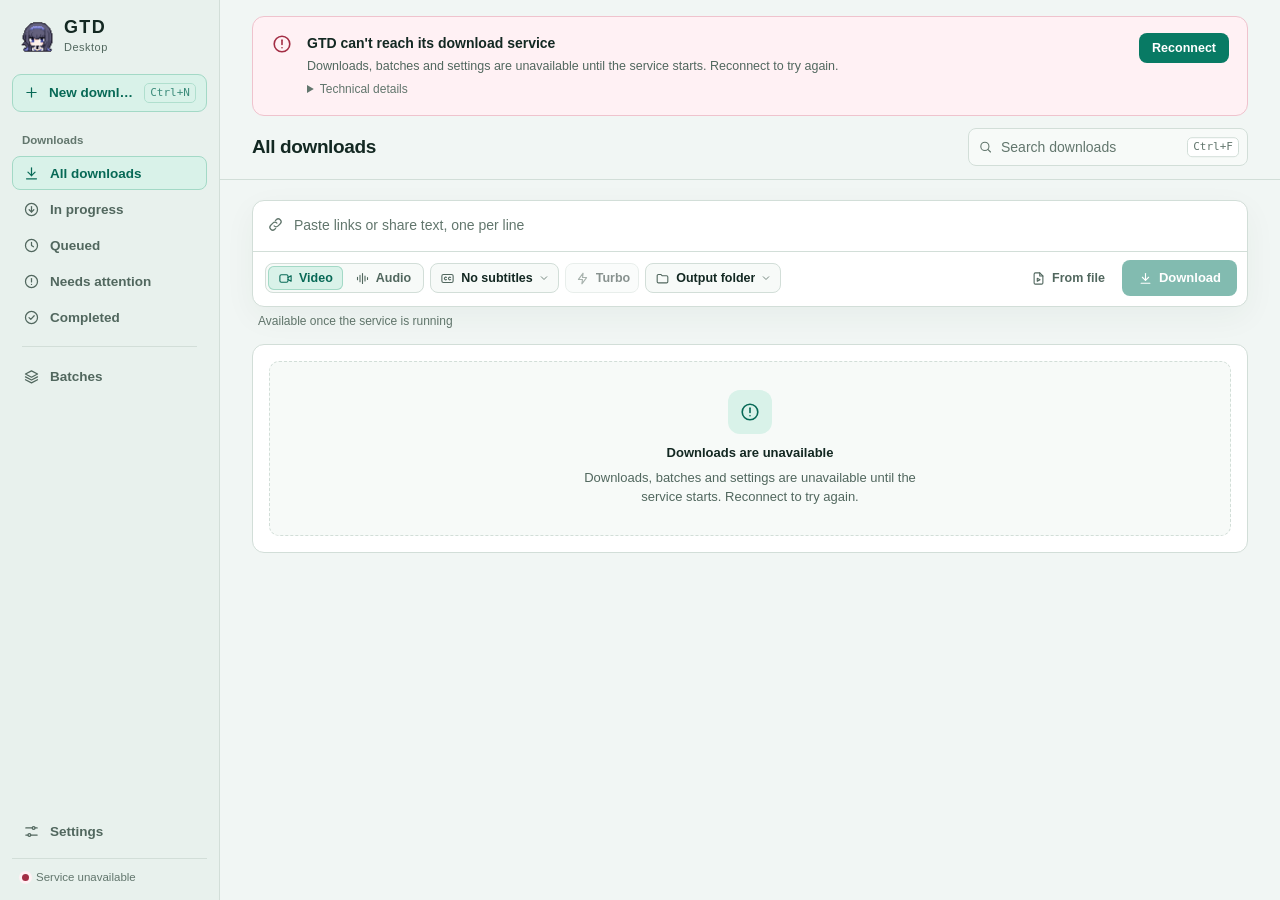
==== commit 27f2f846: "Rebuild the desktop workspace around one downloads list Download, Queue, History and Extract audio s" ====
--- a/desktop/ui/index.html
+++ b/desktop/ui/index.html
@@ -6,15 +6,13 @@
   <meta name="description" content="GTD Desktop — Generalized Transmedia Downloader">
   <link rel="icon" href="./brand.png">
   <link rel="stylesheet" href="./styles.css">
-  <script type="module" src="./workspace.js"></script>
+  <script type="module" src="./app.js"></script>
   <title>GTD Desktop</title>
 </head>
 <body>
   <svg class="sprite" width="0" height="0" aria-hidden="true" focusable="false">
     <defs>
       <symbol id="i-download" viewBox="0 0 24 24"><path d="M12 4v11"/><path d="m7 10 5 5 5-5"/><path d="M5 19.5h14"/></symbol>
-      <symbol id="i-queue" viewBox="0 0 24 24"><path d="M9 6.5h11M9 12h11M9 17.5h11"/><path d="M4.5 6.5h.01M4.5 12h.01M4.5 17.5h.01"/></symbol>
-      <symbol id="i-history" viewBox="0 0 24 24"><path d="M3.5 12a8.5 8.5 0 1 0 2.6-6.1"/><path d="M3.5 4.5V9H8"/><path d="M12 7.5V12l3 2"/></symbol>
       <symbol id="i-extract" viewBox="0 0 24 24"><path d="M9 17.5V6l10-2v11.5"/><circle cx="6.5" cy="17.5" r="2.5"/><circle cx="16.5" cy="15.5" r="2.5"/></symbol>
       <symbol id="i-settings" viewBox="0 0 24 24"><path d="M4 7h9M17 7h3M4 17h3M11 17h9"/><circle cx="15" cy="7" r="2"/><circle cx="9" cy="17" r="2"/></symbol>
       <symbol id="i-video" viewBox="0 0 24 24"><rect x="3" y="6" width="13" height="12" rx="2.5"/><path d="m16 10.5 5-3v9l-5-3"/></symbol>
@@ -42,174 +40,140 @@
       <symbol id="i-key" viewBox="0 0 24 24"><circle cx="8" cy="15.5" r="3.8"/><path d="m10.8 12.7 8.7-8.7"/><path d="m16.5 7 2.5 2.5"/><path d="m14 9.5 1.8 1.8"/></symbol>
       <symbol id="i-layers" viewBox="0 0 24 24"><path d="m12 4 8.5 4.5L12 13 3.5 8.5z"/><path d="m3.5 12.5 8.5 4.5 8.5-4.5"/><path d="m3.5 16.5 8.5 4.5 8.5-4.5"/></symbol>
       <symbol id="i-plus" viewBox="0 0 24 24"><path d="M12 5.5v13M5.5 12h13"/></symbol>
+      <symbol id="i-more" viewBox="0 0 24 24"><circle cx="5.5" cy="12" r="1.5" fill="currentColor" stroke="none"/><circle cx="12" cy="12" r="1.5" fill="currentColor" stroke="none"/><circle cx="18.5" cy="12" r="1.5" fill="currentColor" stroke="none"/></symbol>
+      <symbol id="i-link" viewBox="0 0 24 24"><path d="M10 14a4 4 0 0 0 5.7 0l3-3a4 4 0 0 0-5.7-5.7l-1.2 1.2"/><path d="M14 10a4 4 0 0 0-5.7 0l-3 3a4 4 0 0 0 5.7 5.7l1.2-1.2"/></symbol>
+      <symbol id="i-undo" viewBox="0 0 24 24"><path d="M9 14 4.5 9.5 9 5"/><path d="M4.5 9.5H14a5.5 5.5 0 0 1 0 11h-3"/></symbol>
+      <symbol id="i-eye-off" viewBox="0 0 24 24"><path d="m3.5 3.5 17 17"/><path d="M10.6 5.6a9.7 9.7 0 0 1 1.4-.1c5 0 8.5 4.5 9.5 6.5a14.2 14.2 0 0 1-2.6 3.4"/><path d="M6.4 6.9C4.4 8.3 3 10.3 2.5 12c1 2 4.5 6.5 9.5 6.5a9.4 9.4 0 0 0 4.4-1.1"/><path d="M9.9 10a3 3 0 0 0 4.2 4.2"/></symbol>
+      <symbol id="i-bolt" viewBox="0 0 24 24"><path d="M13 3.5 5.5 13.5H12l-1 7 7.5-10H12z"/></symbol>
+      <symbol id="i-captions" viewBox="0 0 24 24"><rect x="3" y="5.5" width="18" height="13" rx="2.5"/><path d="M10.5 10.2a2.2 2.2 0 1 0 0 3.6M17 10.2a2.2 2.2 0 1 0 0 3.6"/></symbol>
     </defs>
   </svg>
 
   <div class="shell">
-    <aside class="rail">
+    <aside class="sidebar">
       <div class="brand">
-        <img src="./brand.png" alt="" width="36" height="36">
+        <img src="./brand.png" alt="" width="34" height="34">
         <div class="brand-copy"><strong>GTD</strong><span>Desktop</span></div>
       </div>
-      <nav aria-label="Workspace" data-label="workspace">
-        <button type="button" data-page="download" aria-current="page"><svg class="icon nav-icon" aria-hidden="true"><use href="#i-download"/></svg><span class="nav-label" data-copy="download">Download</span></button>
-        <button type="button" data-page="queue"><svg class="icon nav-icon" aria-hidden="true"><use href="#i-queue"/></svg><span class="nav-label" data-copy="queue">Queue</span><span class="nav-count" id="nav-count" aria-hidden="true" hidden></span></button>
-        <button type="button" data-page="history"><svg class="icon nav-icon" aria-hidden="true"><use href="#i-history"/></svg><span class="nav-label" data-copy="history">History</span></button>
-        <button type="button" data-page="extract"><svg class="icon nav-icon" aria-hidden="true"><use href="#i-extract"/></svg><span class="nav-label" data-copy="extract">Extract audio</span></button>
-        <button type="button" data-page="settings"><svg class="icon nav-icon" aria-hidden="true"><use href="#i-settings"/></svg><span class="nav-label" data-copy="settings">Settings</span></button>
+      <button class="new-download" id="new-download" type="button" data-keys="N" data-tip="newDownloadTip">
+        <svg class="icon" aria-hidden="true"><use href="#i-plus"/></svg><span class="nav-label" data-copy="newDownload">New download</span><kbd class="button-keys" aria-hidden="true"></kbd>
+      </button>
+      <nav class="nav" aria-label="Library" data-label="navigation">
+        <p class="nav-heading" data-copy="navDownloads">Downloads</p>
+        <button type="button" data-scope="all" data-keys="1"><svg class="icon nav-icon" aria-hidden="true"><use href="#i-download"/></svg><span class="nav-label" data-copy="scope_all">All downloads</span><span class="nav-count" id="count-all" hidden></span></button>
+        <button type="button" data-scope="active" data-keys="2"><svg class="icon nav-icon" aria-hidden="true"><use href="#i-arrow-down-circle"/></svg><span class="nav-label" data-copy="scope_active">In progress</span><span class="nav-count" id="count-active" hidden></span></button>
+        <button type="button" data-scope="queued" data-keys="3"><svg class="icon nav-icon" aria-hidden="true"><use href="#i-clock"/></svg><span class="nav-label" data-copy="scope_queued">Queued</span><span class="nav-count" id="count-queued" hidden></span></button>
+        <button type="button" data-scope="attention" data-keys="4" id="nav-attention"><svg class="icon nav-icon" aria-hidden="true"><use href="#i-alert"/></svg><span class="nav-label" data-copy="scope_attention">Needs attention</span><span class="nav-count" id="count-attention" hidden></span></button>
+        <button type="button" data-scope="completed" data-keys="5"><svg class="icon nav-icon" aria-hidden="true"><use href="#i-check-circle"/></svg><span class="nav-label" data-copy="scope_completed">Completed</span><span class="nav-count" id="count-completed" hidden></span></button>
+        <button type="button" data-scope="cancelled" id="nav-cancelled" hidden><svg class="icon nav-icon" aria-hidden="true"><use href="#i-slash"/></svg><span class="nav-label" data-copy="scope_cancelled">Cancelled</span><span class="nav-count" id="count-cancelled" hidden></span></button>
+        <div class="nav-separator" role="presentation"></div>
+        <button type="button" data-view="batches" data-keys="6"><svg class="icon nav-icon" aria-hidden="true"><use href="#i-layers"/></svg><span class="nav-label" data-copy="batches">Batches</span><span class="nav-count quiet" id="count-batches" hidden></span></button>
       </nav>
-      <div class="rail-footer"><span>Generalized Transmedia</span><span>Downloader</span></div>
+      <div class="sidebar-foot">
+        <button type="button" class="nav-button" data-view="settings" data-keys=","><svg class="icon nav-icon" aria-hidden="true"><use href="#i-settings"/></svg><span class="nav-label" data-copy="settings">Settings</span></button>
+        <p class="status-line"><span class="status-dot" id="status-dot"></span><span class="status-text" id="status-text" role="status">Starting desktop service…</span><span class="status-version" id="status-version"></span></p>
+      </div>
     </aside>
 
-    <main id="workspace">
-      <header class="top">
-        <h1 id="app-heading" tabindex="-1">Download</h1>
-        <div class="connection" id="connection"><span class="connection-dot" id="connection-dot"></span><span id="connection-text" role="status">Starting desktop service…</span></div>
-      </header>
-      <div class="surface">
-        <section id="service-banner" class="banner" role="alert" hidden>
-          <svg class="icon banner-icon" aria-hidden="true"><use href="#i-alert"/></svg>
-          <div class="banner-copy">
-            <p class="banner-title" data-copy="serviceDown">GTD can't reach its download service</p>
-            <p class="banner-text" data-copy="serviceDownHint">Downloads, history and settings are unavailable until the service starts.</p>
-            <details class="banner-details"><summary data-copy="technicalDetails">Technical details</summary><code id="service-error"></code></details>
-          </div>
-          <button class="button primary compact" id="reconnect" type="button" data-copy="reconnect">Reconnect</button>
-        </section>
-        <div class="callout" id="workspace-notice" role="status" hidden></div>
-
-        <section id="view-download" class="view">
-          <div class="feature">
-            <div>
-              <p class="feature-platforms">YouTube <span>·</span> Instagram <span>·</span> Bilibili</p>
-              <h2>Capture. Convert. Keep.</h2>
-              <p data-copy="featureIntro">Download the best available video or save the audio track.</p>
+    <main id="main">
+      <section id="service-banner" class="banner" role="alert" hidden>
+        <svg class="icon banner-icon" aria-hidden="true"><use href="#i-alert"/></svg>
+        <div class="banner-copy">
+          <p class="banner-title" data-copy="serviceDown">GTD can't reach its download service</p>
+          <p class="banner-text" data-copy="serviceDownHint">Downloads, history and settings are unavailable until the service starts.</p>
+          <details class="banner-details"><summary data-copy="technicalDetails">Technical details</summary><code id="service-error"></code></details>
+        </div>
+        <button class="button primary compact" id="reconnect" type="button" data-copy="reconnect">Reconnect</button>
+      </section>
+      <div class="callout global-notice" id="workspace-notice" role="status" hidden></div>
+
+      <section id="view-downloads" class="view" aria-labelledby="downloads-title">
+        <header class="view-header">
+          <div class="view-titles">
+            <h1 id="downloads-title" tabindex="-1">All downloads</h1>
+            <p class="view-summary" id="downloads-summary" aria-live="polite"></p>
+          </div>
+          <label class="search-field header-search">
+            <svg class="icon" aria-hidden="true"><use href="#i-search"/></svg>
+            <input id="downloads-search" type="search" spellcheck="false" autocomplete="off" data-placeholder="searchDownloads" data-label="searchDownloads" placeholder="Search downloads">
+            <kbd class="search-keys" id="search-keys" aria-hidden="true"></kbd>
+          </label>
+        </header>
+        <div class="view-body">
+          <form id="composer" class="composer" data-mode="links" novalidate aria-labelledby="composer-label">
+            <h2 class="sr-only" id="composer-label" data-copy="newDownload">New download</h2>
+            <div class="composer-card">
+              <div class="composer-input">
+                <svg class="icon composer-glyph" aria-hidden="true"><use href="#i-link"/></svg>
+                <textarea id="composer-links" rows="1" spellcheck="false" data-label="links" aria-label="Links or share text"
+                  data-placeholder="composerPlaceholder" placeholder="Paste links or share text, one per line" aria-describedby="composer-hint"></textarea>
+                <span class="composer-count" id="composer-count" hidden></span>
+                <div class="file-chip" id="composer-file" hidden>
+                  <span class="file-mark"><svg class="icon" aria-hidden="true"><use href="#i-file-video"/></svg></span>
+                  <span class="file-chip-copy"><strong id="composer-file-name"></strong><code class="path" id="composer-file-path"></code></span>
+                  <button class="icon-button" id="composer-file-clear" type="button" data-label="removeVideo" aria-label="Remove video"><svg class="icon" aria-hidden="true"><use href="#i-close"/></svg></button>
+                </div>
+              </div>
+              <div class="composer-bar">
+                <fieldset class="segmented compact" id="composer-media">
+                  <legend class="sr-only" data-copy="downloadMode">Download type</legend>
+                  <label><input type="radio" name="composer-media" value="video" checked><span><svg class="icon" aria-hidden="true"><use href="#i-video"/></svg><span data-copy="video">Video</span></span></label>
+                  <label><input type="radio" name="composer-media" value="audio"><span><svg class="icon" aria-hidden="true"><use href="#i-audio"/></svg><span data-copy="audio">Audio</span></span></label>
+                </fieldset>
+                <button type="button" class="property" id="composer-format" aria-haspopup="menu" aria-expanded="false"><svg class="icon" aria-hidden="true"><use href="#i-audio"/></svg><span class="property-value"></span><svg class="icon property-chevron" aria-hidden="true"><use href="#i-chevron-down"/></svg></button>
+                <button type="button" class="property" id="composer-tracks" aria-haspopup="menu" aria-expanded="false"><svg class="icon" aria-hidden="true"><use href="#i-captions"/></svg><span class="property-value"></span><svg class="icon property-chevron" aria-hidden="true"><use href="#i-chevron-down"/></svg></button>
+                <button type="button" class="property toggle" id="composer-turbo" aria-pressed="false"><svg class="icon" aria-hidden="true"><use href="#i-bolt"/></svg><span class="property-value" data-copy="turboChip">Turbo</span></button>
+                <button type="button" class="property" id="composer-folder" aria-haspopup="menu" aria-expanded="false"><svg class="icon" aria-hidden="true"><use href="#i-folder"/></svg><span class="property-value"></span><svg class="icon property-chevron" aria-hidden="true"><use href="#i-chevron-down"/></svg></button>
+                <span class="composer-spacer"></span>
+                <button type="button" class="button ghost compact" id="composer-from-file" data-tip="fromFileTip" data-keys="O"><svg class="icon" aria-hidden="true"><use href="#i-file-video"/></svg><span data-copy="fromFile">From file</span></button>
+                <button type="submit" class="button primary" id="composer-submit"><svg class="icon button-icon" aria-hidden="true"><use href="#i-download"/></svg><svg class="icon button-spinner spinning" aria-hidden="true"><use href="#i-spinner"/></svg><span class="button-label">Download</span></button>
+              </div>
             </div>
-            <img src="./brand.png" alt="" width="100" height="100">
-          </div>
-          <div class="compose-grid">
-            <section class="panel">
-              <div class="panel-heading">
-                <div><h2 data-copy="newDownload">New download</h2><p data-copy="newDownloadHint">Paste links to individual videos, playlists, or collections.</p></div>
-              </div>
-              <form id="download-form" class="form-stack">
-                <fieldset class="segmented mode-switch">
-                  <legend class="sr-only" data-copy="downloadMode">Download type</legend>
-                  <label><input type="radio" name="media" value="video" checked><span><svg class="icon" aria-hidden="true"><use href="#i-video"/></svg><span data-copy="video">Video</span></span></label>
-                  <label><input type="radio" name="media" value="audio"><span><svg class="icon" aria-hidden="true"><use href="#i-audio"/></svg><span data-copy="audio">Audio</span></span></label>
-                </fieldset>
-                <div class="field">
-                  <div class="field-top"><label for="download-links" data-copy="links">Links or share text</label><span class="counter" id="link-count">0 / 20</span></div>
-                  <textarea id="download-links" name="links" rows="4" spellcheck="false" required
-                    aria-describedby="link-count" aria-keyshortcuts="Control+Enter Meta+Enter"
-                    data-placeholder="linksPlaceholder" placeholder="Paste one link or share message per line"></textarea>
-                </div>
-                <div id="video-options" class="field">
-                  <div class="check-grid">
-                    <label class="check"><input id="subtitles" type="checkbox"><span data-copy="subtitles">Download subtitles</span></label>
-                    <label class="check"><input id="automatic" type="checkbox" disabled><span data-copy="automatic">Automatic captions</span></label>
-                    <label class="check"><input id="danmaku" type="checkbox"><span data-copy="danmaku">Bilibili danmaku</span></label>
-                  </div>
-                  <p class="hint" data-copy="subtitlesHint">Video saves as MP4 by default. Text track options use MKV with switchable tracks.</p>
-                </div>
-                <fieldset id="audio-options" class="field" hidden>
-                  <legend class="field-label" data-copy="audioFormat">Audio format</legend>
-                  <div class="segmented fill">
-                    <label><input type="radio" name="download-format" value="mp3" checked><span>MP3 V0</span></label>
-                    <label><input type="radio" name="download-format" value="flac"><span data-copy="flac">Source FLAC</span></label>
-                    <label><input type="radio" name="download-format" value="source"><span data-copy="sourceAudio">Original audio</span></label>
-                    <label><input type="radio" name="download-format" value="wav"><span>WAV PCM</span></label>
-                  </div>
-                  <p class="hint" id="download-format-hint"></p>
-                </fieldset>
-                <div class="field">
-                  <label for="download-folder" data-copy="outputFolder">Output folder</label>
-                  <div class="field-row">
-                    <input id="download-folder" class="path-input" type="text" spellcheck="false" autocomplete="off">
-                    <button class="button secondary" type="button" data-pick-folder="download-folder"><svg class="icon" aria-hidden="true"><use href="#i-folder"/></svg><span data-copy="browse">Browse</span></button>
-                  </div>
-                </div>
-                <label class="check turbo"><input id="turbo" type="checkbox" disabled aria-describedby="turbo-hint"><span><strong data-copy="turbo">Bilibili turbo mode</strong><small id="turbo-hint"></small></span></label>
-                <div class="callout" id="download-notice" role="status" hidden></div>
-                <div class="form-actions">
-                  <button id="preview-button" class="button primary" type="submit" data-copy="previewLinks" disabled>Preview links</button>
-                  <button id="clear-links" class="button ghost" type="button" data-copy="clear">Clear</button>
-                  <span class="kbd-hint" id="submit-hint" aria-hidden="true"></span>
-                </div>
-              </form>
-            </section>
-            <aside class="panel activity-panel">
-              <div class="panel-heading">
-                <div><h2 data-copy="queue">Queue</h2><p id="activity-count"></p></div>
-                <button class="button ghost compact" type="button" data-page="queue"><span data-copy="viewQueue">View queue</span><svg class="icon" aria-hidden="true"><use href="#i-chevron-right"/></svg></button>
-              </div>
-              <ul id="activity-list" class="activity-list"></ul>
-            </aside>
-          </div>
-        </section>
-
-        <section id="view-queue" class="view" hidden aria-labelledby="app-heading">
-          <div id="queue-notice" class="callout" role="status" hidden></div>
-          <section class="panel list-panel">
-            <div id="queue-list" class="task-view" data-view="queue"></div>
-          </section>
-        </section>
-
-        <section id="view-history" class="view" hidden aria-labelledby="app-heading">
-          <div id="history-notice" class="callout" role="status" hidden></div>
-          <div id="history-empty" hidden></div>
-          <div class="history-layout" id="history-layout">
+            <p class="composer-hint" id="composer-hint"></p>
+          </form>
+          <div class="callout" id="composer-notice" role="status" hidden></div>
+          <div class="callout" id="downloads-notice" role="status" hidden></div>
+          <div id="downloads-list" class="task-view" data-view="downloads"></div>
+          <p class="list-footnote" id="downloads-elsewhere" hidden><button class="link-button" id="search-everywhere" type="button"></button></p>
+          <p class="list-footnote" id="downloads-loading" role="status" hidden></p>
+        </div>
+        <div class="selection-bar" id="downloads-selection" hidden></div>
+      </section>
+
+      <section id="view-batches" class="view" hidden aria-labelledby="batches-title">
+        <header class="view-header">
+          <div class="view-titles">
+            <h1 id="batches-title" tabindex="-1" data-copy="batches">Batches</h1>
+            <p class="view-summary" id="batches-summary"></p>
+          </div>
+          <label class="search-field header-search">
+            <svg class="icon" aria-hidden="true"><use href="#i-search"/></svg>
+            <input id="batches-search" type="search" spellcheck="false" autocomplete="off" data-placeholder="searchBatches" data-label="searchBatches" placeholder="Search batches">
+            <kbd class="search-keys" id="batch-search-keys" aria-hidden="true"></kbd>
+          </label>
+        </header>
+        <div class="view-body">
+          <div class="callout" id="batches-notice" role="status" hidden></div>
+          <div id="batches-empty" hidden></div>
+          <div class="batches-layout" id="batches-layout">
             <aside class="panel batch-panel" aria-labelledby="batch-list-label">
-              <h2 class="sr-only" id="batch-list-label" data-copy="historyList">Batches</h2>
-              <label class="search-field">
-                <svg class="icon" aria-hidden="true"><use href="#i-search"/></svg>
-                <input id="history-search" type="search" spellcheck="false" autocomplete="off" data-placeholder="historySearch" data-label="historySearch" placeholder="Search history">
-              </label>
+              <h2 class="sr-only" id="batch-list-label" data-copy="batchList">Batches</h2>
               <div id="batch-list" class="batch-list"></div>
             </aside>
             <section class="panel batch-detail" aria-labelledby="batch-title">
               <header class="batch-header" id="batch-header"></header>
-              <div id="history-list" class="task-view" data-view="history"></div>
-            </section>
-          </div>
-        </section>
-
-        <section id="view-extract" class="view" hidden aria-labelledby="app-heading">
-          <section class="panel narrow-panel">
-            <div class="panel-heading"><div><h2 data-copy="localVideo">Local video</h2><p data-copy="extractHint">Save the original audio track or convert it to MP3 V0.</p></div></div>
-            <form id="extract-form" class="form-stack">
-              <button type="button" class="drop-zone" id="pick-video">
-                <span class="file-mark"><svg class="icon" aria-hidden="true"><use href="#i-file-video"/></svg></span>
-                <span class="drop-copy"><strong data-copy="chooseVideo">Choose a video</strong><span data-copy="chooseVideoHint">MP4, MOV, MKV, WebM and more · one video at a time · up to 2 GiB</span></span>
-              </button>
-              <div class="file-card" id="file-card" hidden>
-                <span class="file-mark"><svg class="icon" aria-hidden="true"><use href="#i-file-video"/></svg></span>
-                <span class="file-content"><strong id="file-name"></strong><code class="path" id="file-path"></code></span>
-                <button class="button secondary compact" id="change-video" type="button" data-copy="changeVideo">Change</button>
-                <button class="icon-button" id="clear-video" type="button" data-label="removeVideo" aria-label="Remove selected video"><svg class="icon" aria-hidden="true"><use href="#i-close"/></svg></button>
-              </div>
-              <fieldset class="field">
-                <legend class="field-label" data-copy="audioFormat">Audio format</legend>
-                <div class="segmented fill">
-                  <label><input type="radio" name="extract-format" value="source" checked><span data-copy="sourceAudio">Original audio</span></label>
-                  <label><input type="radio" name="extract-format" value="mp3"><span>MP3 V0</span></label>
-                </div>
-                <p class="hint" id="extract-format-hint"></p>
-              </fieldset>
-              <div class="field">
-                <label for="extract-folder" data-copy="outputFolder">Output folder</label>
-                <div class="field-row">
-                  <input id="extract-folder" class="path-input" type="text" spellcheck="false" autocomplete="off">
-                  <button class="button secondary" type="button" data-pick-folder="extract-folder"><svg class="icon" aria-hidden="true"><use href="#i-folder"/></svg><span data-copy="browse">Browse</span></button>
-                </div>
-              </div>
-              <div class="callout" id="extract-notice" role="status" hidden></div>
-              <div class="form-actions"><button id="extract-button" class="button primary" type="submit" data-copy="startExtract" disabled>Extract audio</button></div>
-            </form>
-          </section>
-        </section>
-
-        <section id="view-settings" class="view" hidden aria-labelledby="app-heading">
+              <div id="batch-tasks" class="task-view" data-view="batches"></div>
+            </section>
+          </div>
+        </div>
+        <div class="selection-bar" id="batches-selection" hidden></div>
+      </section>
+
+      <section id="view-settings" class="view" hidden aria-labelledby="settings-title">
+        <header class="view-header">
+          <div class="view-titles"><h1 id="settings-title" tabindex="-1" data-copy="settings">Settings</h1></div>
+        </header>
+        <div class="view-body">
           <div id="settings-notice" class="callout" role="status" hidden></div>
           <div class="settings-stack">
             <section class="panel settings-group" aria-labelledby="settings-general">
@@ -240,7 +204,7 @@
                 </div>
                 <div class="field-row">
                   <input id="default-folder" class="path-input" type="text" spellcheck="false" autocomplete="off" aria-describedby="folder-status">
-                  <button class="button secondary" type="button" data-pick-folder="default-folder"><svg class="icon" aria-hidden="true"><use href="#i-folder"/></svg><span data-copy="chooseFolder">Choose folder</span></button>
+                  <button class="button secondary" type="button" id="choose-default-folder"><svg class="icon" aria-hidden="true"><use href="#i-folder"/></svg><span data-copy="chooseFolder">Choose folder</span></button>
                   <button class="button secondary" type="button" id="open-default-folder" data-label="openFolder" aria-label="Open folder"><span data-copy="open">Open</span></button>
                 </div>
                 <div class="setting-foot" id="folder-status">
@@ -268,6 +232,11 @@
               </details>
             </section>
 
+            <section class="panel settings-group" aria-labelledby="settings-shortcuts">
+              <h2 id="settings-shortcuts" data-copy="shortcuts">Keyboard shortcuts</h2>
+              <dl class="shortcut-list" id="shortcut-list"></dl>
+            </section>
+
             <section class="panel settings-group" aria-labelledby="settings-about">
               <h2 id="settings-about" data-copy="about">About</h2>
               <div class="setting-row">
@@ -279,8 +248,8 @@
               </div>
             </section>
           </div>
-        </section>
-      </div>
+        </div>
+      </section>
     </main>
   </div>
 
@@ -307,10 +276,17 @@
     <div class="dialog-actions">
       <p class="dialog-summary" id="collection-summary"></p>
       <button id="back-collection" class="button secondary" type="button" data-copy="back">Back to editing</button>
-      <button id="submit-collection" class="button primary" type="button">Add to queue</button>
+      <button id="submit-collection" class="button primary" type="button"><svg class="icon" aria-hidden="true"><use href="#i-plus"/></svg><span>Add to queue</span></button>
     </div>
   </dialog>
 
+  <div class="drop-overlay" id="drop-overlay" hidden>
+    <div class="drop-card">
+      <span class="drop-mark"><svg class="icon" aria-hidden="true"><use href="#i-download"/></svg></span>
+      <p class="drop-title" id="drop-title"></p>
+      <p class="drop-hint" id="drop-hint"></p>
+    </div>
+  </div>
   <div id="toasts" class="toasts" aria-live="polite"></div>
 </body>
 </html>
--- a/desktop/ui/styles.css
+++ b/desktop/ui/styles.css
@@ -6,6 +6,7 @@
   --surface: #141e1d;
   --raised: #192624;
   --hover: #1e2d2b;
+  --menu: #182523;
   --field: #0e1716;
   --foreground: #f2f7f6;
   --muted: #a5b6b2;
@@ -29,8 +30,8 @@
   --mono: ui-monospace, "SF Mono", "Cascadia Mono", Menlo, Consolas, monospace;
   --ease-out: cubic-bezier(0.23, 1, 0.32, 1);
   --ease-in-out: cubic-bezier(0.77, 0, 0.175, 1);
-  --rail-width: 188px;
-  --top-height: 60px;
+  --sidebar-width: 220px;
+  --header-height: 64px;
   --radius-panel: 12px;
   --radius-control: 8px;
 }
@@ -42,6 +43,7 @@
   --surface: #fff;
   --raised: #eef5f1;
   --hover: #e6f0eb;
+  --menu: #fff;
   --field: #f7faf8;
   --foreground: #132822;
   --muted: #51675e;
@@ -71,6 +73,7 @@
     --surface: #fff;
     --raised: #eef5f1;
     --hover: #e6f0eb;
+    --menu: #fff;
     --field: #f7faf8;
     --foreground: #132822;
     --muted: #51675e;
@@ -96,7 +99,7 @@
 * { box-sizing: border-box; }
 [hidden] { display: none !important; }
 :root[data-platform="windows"] { scrollbar-color: var(--line-strong) transparent; }
-:root[data-platform="windows"] :is(.collection-list, .batch-list) { scrollbar-width: thin; scrollbar-color: var(--line-strong) transparent; }
+:root[data-platform="windows"] :is(.collection-list, .batch-list, .menu, .sidebar) { scrollbar-width: thin; scrollbar-color: var(--line-strong) transparent; }
 
 body {
   margin: 0;
@@ -117,13 +120,23 @@
 button { cursor: pointer; }
 button:disabled { cursor: default; opacity: .5; }
 :focus-visible { outline: 2px solid var(--accent); outline-offset: 2px; }
-p, h1, h2, h3, h4, dl, ol, ul, fieldset { margin: 0; }
+p, h1, h2, h3, h4, dl, dd, ol, ul, fieldset { margin: 0; }
 fieldset { min-width: 0; padding: 0; border: 0; }
-h1 { font-size: 21px; line-height: 1.15; letter-spacing: -.024em; }
+h1 { font-size: 19px; line-height: 1.2; letter-spacing: -.02em; font-weight: 680; }
 h1:focus { outline: none; }
 h2 { font-size: 17px; line-height: 1.2; letter-spacing: -.014em; font-weight: 660; }
 h3 { font-size: 13px; font-weight: 650; }
 small { font-size: 12px; }
+kbd {
+  display: inline-block;
+  padding: 0 5px;
+  border: 1px solid var(--line);
+  border-radius: 5px;
+  background: var(--surface);
+  color: var(--subtle);
+  font: 11px/1.6 var(--mono);
+  white-space: nowrap;
+}
 .sr-only { position: absolute; inline-size: 1px; block-size: 1px; overflow: hidden; clip-path: inset(50%); white-space: nowrap; }
 .sprite { position: absolute; width: 0; height: 0; overflow: hidden; }
 .icon {
@@ -138,42 +151,66 @@
 }
 .spinning { animation: spin 900ms linear infinite; }
 @keyframes spin { to { transform: rotate(360deg); } }
+@keyframes fade-in { from { opacity: 0; } }
+@keyframes pulse { 50% { opacity: .35; } }
 .clipboard-proxy { position: fixed; top: 0; left: 0; width: 1px; height: 1px; opacity: 0; }
 /* App chrome is not document text; dragging across it should not paint selections. */
-.rail, .top, .button, .icon-button, .chip, .segmented, .list-toolbar, .group-heading, .batch-item, .batch-day,
-.task-main, .activity-button, .drop-zone, .help summary, .dialog-toolbar, .collection-entry, .toast {
+.sidebar, .view-header, .button, .icon-button, .chip, .segmented, .group-heading, .batch-item, .batch-day, .property,
+.task-main, .composer-bar, .help summary, .dialog-toolbar, .collection-entry, .toast, .menu, .selection-bar, .hero-tips {
   -webkit-user-select: none;
   user-select: none;
 }
 
 /* Shell */
-.shell { display: grid; grid-template-columns: var(--rail-width) minmax(0, 1fr); min-height: 100vh; }
-.rail {
+.shell { display: grid; grid-template-columns: var(--sidebar-width) minmax(0, 1fr); min-height: 100vh; }
+.sidebar {
   position: sticky;
   top: 0;
   display: flex;
   flex-direction: column;
   height: 100vh;
-  padding: 22px 14px 19px;
+  padding: 18px 12px 14px;
+  overflow-y: auto;
   background: var(--rail);
   border-right: 1px solid var(--line);
 }
-.brand { display: flex; gap: 11px; align-items: center; padding-inline: 8px; margin-bottom: 28px; }
-.brand img { border-radius: 10px; }
+.brand { display: flex; gap: 10px; align-items: center; padding: 0 8px; margin-bottom: 18px; }
+.brand img { border-radius: 9px; }
 .brand-copy strong, .brand-copy span { display: block; }
-.brand-copy strong { font-size: 19px; letter-spacing: .075em; line-height: 1.1; }
-.brand-copy span { margin-top: 3px; color: var(--muted); font-size: 11px; letter-spacing: .045em; }
-nav { display: flex; flex-direction: column; gap: 3px; }
-nav button {
+.brand-copy strong { font-size: 18px; letter-spacing: .075em; line-height: 1.1; }
+.brand-copy span { margin-top: 2px; color: var(--muted); font-size: 11px; letter-spacing: .045em; }
+.new-download {
+  display: flex;
+  align-items: center;
+  gap: 9px;
+  width: 100%;
+  min-height: 38px;
+  margin-bottom: 20px;
+  padding: 6px 10px;
+  border: 1px solid var(--accent-line);
+  border-radius: 9px;
+  background: var(--accent-muted);
+  color: var(--accent);
+  font-size: 13.5px;
+  font-weight: 650;
+  text-align: left;
+  transition: transform 160ms var(--ease-out), background-color 150ms ease, border-color 150ms ease;
+}
+.new-download:active { transform: scale(.97); }
+.new-download .icon { width: 17px; height: 17px; }
+.button-keys { margin-inline-start: auto; border-color: var(--accent-line); background: transparent; color: inherit; opacity: .75; }
+.nav { display: flex; flex-direction: column; gap: 2px; }
+.nav-heading { padding: 0 10px 6px; color: var(--subtle); font-size: 11.5px; font-weight: 650; }
+.nav button, .nav-button {
   position: relative;
   display: flex;
   align-items: center;
   gap: 10px;
   width: 100%;
-  min-height: 40px;
-  padding: 7px 10px;
+  min-height: 34px;
+  padding: 5px 10px;
   border: 1px solid transparent;
-  border-radius: 9px;
+  border-radius: 8px;
   background: transparent;
   color: var(--muted);
   font-size: 13.5px;
@@ -181,69 +218,70 @@
   text-align: left;
   transition: background-color 150ms ease, color 150ms ease, border-color 150ms ease;
 }
-nav button[aria-current="page"] { background: var(--accent-muted); border-color: var(--accent-line); color: var(--accent); }
-.nav-icon { width: 18px; height: 18px; }
+.nav button[aria-current="page"], .nav-button[aria-current="page"] { background: var(--accent-muted); border-color: var(--accent-line); color: var(--accent); }
+.nav-icon { width: 17px; height: 17px; }
 .nav-label { min-width: 0; overflow: hidden; text-overflow: ellipsis; white-space: nowrap; }
 .nav-count {
-  min-width: 20px;
+  min-width: 22px;
   margin-inline-start: auto;
-  padding: 1px 6px;
+  padding: 0 6px;
   border-radius: 999px;
-  background: var(--raised);
-  color: var(--foreground);
-  font-size: 11px;
+  color: var(--subtle);
+  font-size: 11.5px;
   font-weight: 650;
-  text-align: center;
+  text-align: right;
   font-variant-numeric: tabular-nums;
 }
-nav button[aria-current="page"] .nav-count { background: var(--accent-fill); color: var(--on-accent); }
-.rail-footer {
-  display: grid;
-  gap: 1px;
-  margin: auto 9px 0;
-  padding-top: 14px;
+[aria-current="page"] > .nav-count { color: inherit; }
+#nav-attention[data-alert="true"] .nav-count { background: var(--danger-muted); color: var(--danger); text-align: center; }
+.nav-separator { height: 1px; margin: 10px; background: var(--line); }
+.sidebar-foot { display: grid; gap: 10px; margin-top: auto; padding-top: 16px; }
+.status-line {
+  display: flex;
+  align-items: center;
+  gap: 7px;
+  min-width: 0;
+  padding: 10px 10px 0;
   border-top: 1px solid var(--line);
   color: var(--subtle);
-  font-size: 10px;
-  letter-spacing: .03em;
-}
-
-.top {
+  font-size: 11.5px;
+}
+.status-text { min-width: 0; overflow: hidden; text-overflow: ellipsis; white-space: nowrap; }
+.status-version { margin-inline-start: auto; font: 11px var(--mono); }
+.status-dot { flex: none; width: 7px; height: 7px; border-radius: 50%; background: var(--subtle); }
+.status-dot[data-connection="ready"] { background: var(--accent); box-shadow: 0 0 0 3px var(--accent-muted); }
+.status-dot[data-connection="starting"] { background: var(--warning); animation: pulse 1.4s ease-in-out infinite; }
+.status-dot[data-connection="unavailable"] { background: var(--danger); box-shadow: 0 0 0 3px var(--danger-muted); }
+@media (hover: hover) and (pointer: fine) {
+  .nav button:hover:not([aria-current="page"]), .nav-button:hover:not([aria-current="page"]) { background: var(--raised); color: var(--foreground); }
+  .new-download:hover { border-color: var(--accent); }
+}
+
+main { min-width: 0; }
+.view-header {
   position: sticky;
   top: 0;
-  z-index: 5;
-  display: flex;
+  z-index: 10;
+  display: flex;
+  align-items: center;
   justify-content: space-between;
-  align-items: center;
-  gap: 14px;
-  height: var(--top-height);
-  padding: 0 clamp(16px, 3vw, 36px);
+  gap: 16px;
+  height: var(--header-height);
+  padding: 0 clamp(16px, 3vw, 32px);
   border-bottom: 1px solid var(--line);
   background: color-mix(in srgb, var(--background) 86%, transparent);
   -webkit-backdrop-filter: saturate(1.3) blur(14px);
   backdrop-filter: saturate(1.3) blur(14px);
 }
-.connection {
-  display: inline-flex;
-  align-items: center;
-  gap: 8px;
-  min-width: 0;
-  padding: 4px 11px 4px 10px;
-  border: 1px solid var(--line);
-  border-radius: 999px;
-  background: var(--surface);
-  color: var(--muted);
-  font-size: 12px;
-  white-space: nowrap;
-}
-.connection-dot { flex: none; width: 7px; height: 7px; border-radius: 50%; background: var(--subtle); }
-.connection-dot[data-connection="ready"] { background: var(--accent); box-shadow: 0 0 0 3px var(--accent-muted); }
-.connection-dot[data-connection="starting"] { background: var(--warning); animation: pulse 1.4s ease-in-out infinite; }
-.connection-dot[data-connection="unavailable"] { background: var(--danger); box-shadow: 0 0 0 3px var(--danger-muted); }
-@keyframes pulse { 50% { opacity: .35; } }
-
-.surface { max-width: 1430px; margin: auto; padding: clamp(16px, 2.7vw, 32px); }
-.view { display: grid; gap: 18px; }
+.view-titles { display: grid; gap: 1px; min-width: 0; }
+.view-titles h1 { overflow: hidden; text-overflow: ellipsis; white-space: nowrap; }
+.view-summary { min-height: 18px; overflow: hidden; color: var(--muted); font-size: 12.5px; text-overflow: ellipsis; white-space: nowrap; font-variant-numeric: tabular-nums; }
+.view-summary:empty { display: none; }
+.view-body { display: grid; gap: 14px; max-width: 1240px; margin: 0 auto; padding: 20px clamp(16px, 3vw, 32px) 104px; }
+.header-search { flex: 0 1 280px; }
+.header-search input { min-height: 34px; padding-right: 46px; }
+.search-keys { position: absolute; top: 50%; right: 9px; transform: translateY(-50%); pointer-events: none; }
+.header-search input:focus ~ .search-keys, .header-search input:not(:placeholder-shown) ~ .search-keys { display: none; }
 
 /* Controls */
 .button {
@@ -265,7 +303,7 @@
 }
 .button .icon { width: 15px; height: 15px; }
 .button:active:not(:disabled) { transform: scale(.97); }
-.button.primary { min-height: 38px; padding-inline: 16px; background: var(--accent-fill); border-color: transparent; color: var(--on-accent); }
+.button.primary { min-height: 36px; padding-inline: 15px; background: var(--accent-fill); border-color: transparent; color: var(--on-accent); }
 .button.ghost { background: transparent; border-color: transparent; color: var(--muted); }
 .button.compact { min-height: 30px; padding: 4px 10px; font-size: 12.5px; }
 .button.primary.compact { min-height: 30px; padding-inline: 12px; }
@@ -280,7 +318,7 @@
   border-radius: var(--radius-control);
   background: transparent;
   color: var(--muted);
-  transition: transform 160ms var(--ease-out), background-color 150ms ease, color 150ms ease, border-color 150ms ease;
+  transition: transform 160ms var(--ease-out), background-color 150ms ease, color 150ms ease, border-color 150ms ease, opacity 150ms ease;
 }
 .icon-button:active:not(:disabled) { transform: scale(.93); }
 .link-button {
@@ -295,7 +333,6 @@
   text-underline-offset: 3px;
 }
 @media (hover: hover) and (pointer: fine) {
-  nav button:hover:not([aria-current="page"]) { background: var(--raised); color: var(--foreground); }
   .button:hover:not(:disabled) { border-color: var(--line-strong); background: var(--hover); }
   .button.primary:hover:not(:disabled) { border-color: transparent; background: var(--accent-fill); filter: brightness(1.07); }
   .button.ghost:hover:not(:disabled) { border-color: transparent; background: var(--raised); color: var(--foreground); }
@@ -319,7 +356,6 @@
   box-shadow: 0 0 0 3px var(--accent-muted);
 }
 ::placeholder { color: var(--subtle); opacity: 1; }
-textarea { resize: vertical; min-height: 94px; line-height: 1.5; }
 input[type="checkbox"] { flex: none; inline-size: 16px; block-size: 16px; margin: 0; accent-color: var(--accent-fill); cursor: pointer; }
 input[type="checkbox"]:disabled { cursor: default; }
 .path-input { font-family: var(--mono); font-size: 12.5px; }
@@ -336,8 +372,6 @@
   border-radius: 10px;
   background: var(--field);
 }
-.segmented.fill { display: flex; width: 100%; }
-.segmented.fill label { flex: 1 1 0; min-width: max-content; }
 .segmented label { position: relative; cursor: pointer; }
 .segmented input { position: absolute; inset: 0; width: 100%; height: 100%; margin: 0; opacity: 0; pointer-events: none; }
 .segmented label > span {
@@ -358,10 +392,11 @@
 .segmented input:checked + span { background: var(--accent-muted); box-shadow: inset 0 0 0 1px var(--accent-line); color: var(--accent); }
 .segmented input:focus-visible + span { outline: 2px solid var(--accent); outline-offset: 1px; }
 .segmented input:disabled + span { opacity: .5; cursor: default; }
+.segmented.compact { gap: 2px; padding: 2px; border-radius: 8px; }
+.segmented.compact label > span { min-height: 24px; padding: 2px 10px; border-radius: 6px; font-size: 12.5px; }
 @media (hover: hover) and (pointer: fine) {
   .segmented label:hover input:not(:checked, :disabled) + span { background: var(--raised); color: var(--foreground); }
 }
-.mode-switch label > span { min-width: 94px; }
 
 .chips { display: flex; flex-wrap: wrap; gap: 6px; min-width: 0; }
 .chip {
@@ -385,9 +420,10 @@
 @media (hover: hover) and (pointer: fine) {
   .chip:hover:not([aria-pressed="true"]) { border-color: var(--line-strong); color: var(--foreground); }
 }
+.tag { display: inline-flex; align-items: center; padding: 1px 8px; border: 1px solid var(--line); border-radius: 999px; color: var(--muted); font-size: 11.5px; white-space: nowrap; }
 
 .search-field { position: relative; display: block; min-width: 0; }
-.search-field .icon { position: absolute; top: 50%; left: 10px; width: 15px; height: 15px; color: var(--subtle); transform: translateY(-50%); pointer-events: none; }
+.search-field > .icon { position: absolute; top: 50%; left: 10px; width: 15px; height: 15px; color: var(--subtle); transform: translateY(-50%); pointer-events: none; }
 .search-field input { padding-left: 32px; }
 .search-field.compact input { min-height: 32px; padding-block: 5px; font-size: 13px; }
 
@@ -426,7 +462,7 @@
   display: flex;
   align-items: flex-start;
   gap: 14px;
-  margin-bottom: 18px;
+  margin: 16px clamp(16px, 3vw, 32px) 0;
   padding: 16px 18px;
   border: 1px solid var(--danger-line);
   border-radius: var(--radius-panel);
@@ -439,48 +475,8 @@
 .banner-details { margin-top: 2px; }
 .banner-details summary { width: fit-content; color: var(--subtle); font-size: 12px; cursor: pointer; }
 .banner-details code { display: block; margin-top: 6px; color: var(--muted); font: 11.5px/1.5 var(--mono); overflow-wrap: anywhere; }
-#workspace-notice { margin-bottom: 18px; }
-
-/* Panels and forms */
-.feature {
-  display: flex;
-  justify-content: space-between;
-  align-items: center;
-  gap: 16px;
-  min-height: 132px;
-  padding: clamp(16px, 2vw, 24px) clamp(18px, 3vw, 34px);
-  border: 1px solid var(--line);
-  border-radius: 14px;
-  background:
-    radial-gradient(ellipse at 92% 28%, var(--feature-glow), transparent 70%),
-    linear-gradient(110deg, var(--surface), var(--raised));
-  box-shadow: var(--shadow);
-}
-.feature-platforms {
-  margin-bottom: 6px;
-  color: var(--accent);
-  font-size: 10px;
-  font-weight: 720;
-  text-transform: uppercase;
-  letter-spacing: .13em;
-}
-.feature-platforms span { padding-inline: .16em; }
-.feature h2 {
-  margin-bottom: 6px;
-  font: italic 500 clamp(24px, 4vw, 48px)/1.04 Palatino, "Palatino Linotype", "Book Antiqua", Georgia, serif;
-  letter-spacing: -.05em;
-}
-.feature p:not(.feature-platforms) { color: var(--muted); font-size: 13px; }
-.feature img {
-  width: clamp(51px, 7.25vw, 88px);
-  height: auto;
-  border: 1px solid var(--line);
-  border-radius: 23%;
-  box-shadow: var(--shadow);
-  transform: rotate(4deg);
-}
-
-.compose-grid { display: grid; grid-template-columns: minmax(350px, 1.75fr) minmax(240px, 1fr); gap: 18px; align-items: start; }
+.global-notice { margin: 16px clamp(16px, 3vw, 32px) 0; }
+
 .panel {
   display: grid;
   grid-template-columns: minmax(0, 1fr);
@@ -492,147 +488,142 @@
   border-radius: var(--radius-panel);
   background: var(--surface);
 }
-.panel-heading {
-  display: flex;
-  flex-wrap: wrap;
-  align-items: start;
-  justify-content: space-between;
-  gap: 8px 12px;
-}
-.panel-heading > div { min-width: 0; }
-.panel-heading p { margin-top: 5px; color: var(--muted); font-size: 12px; }
-.narrow-panel { max-width: 760px; }
-.form-stack { display: grid; gap: 16px; }
-.field { display: grid; gap: 7px; min-width: 0; align-content: start; }
-fieldset.field { display: block; }
-fieldset.field > legend { float: left; width: 100%; margin: 0 0 7px; padding: 0; }
-fieldset.field > legend + * { clear: both; }
-fieldset.field > .hint { margin-top: 7px; }
-.field > label, .field-top > label, .field-label { font-size: 13px; font-weight: 620; }
 .field-row { display: flex; gap: 8px; align-items: stretch; }
 .field-row input { flex: 1; }
-.field-top { display: flex; justify-content: space-between; align-items: baseline; gap: 8px; }
-.counter { color: var(--subtle); font-size: 12px; font-variant-numeric: tabular-nums; }
-.counter[data-invalid="true"] { color: var(--danger); font-weight: 620; }
-.hint { color: var(--muted); font-size: 12px; }
-.check-grid { display: flex; flex-wrap: wrap; align-items: baseline; gap: 9px 16px; }
 .check { display: flex; gap: 8px; align-items: center; font-size: 12.5px; cursor: pointer; }
-.check input:disabled + span { opacity: .55; }
-.turbo { width: fit-content; }
-.turbo strong { font-weight: 650; }
-.turbo small { display: block; color: var(--muted); }
-.form-actions { display: flex; flex-wrap: wrap; gap: 8px; align-items: center; }
-.kbd-hint { margin-inline-start: auto; color: var(--subtle); font-size: 11.5px; }
-
-/* Download activity */
-.activity-panel { gap: 12px; }
-.activity-list { display: grid; padding: 0; list-style: none; }
-.activity-row + .activity-row { border-top: 1px solid var(--line); }
-.activity-button {
+
+/* Composer */
+.composer { display: grid; gap: 6px; }
+.composer-card {
+  container-type: inline-size;
+  border: 1px solid var(--line);
+  border-radius: var(--radius-panel);
+  background: var(--surface);
+  box-shadow: var(--shadow);
+  transition: border-color 150ms ease, box-shadow 150ms ease;
+}
+.composer-card:focus-within { border-color: var(--accent-line); box-shadow: 0 0 0 3px var(--accent-muted), var(--shadow); }
+.composer-input { display: flex; align-items: flex-start; gap: 10px; min-height: 50px; padding: 13px 14px 11px; }
+.composer-glyph { width: 17px; height: 17px; margin-top: 2px; color: var(--subtle); }
+.composer-input textarea {
+  flex: 1;
+  min-height: 24px;
+  max-height: 168px;
+  padding: 0;
+  border: 0;
+  border-radius: 0;
+  background: transparent;
+  font-size: 14px;
+  line-height: 1.6;
+  resize: none;
+}
+.composer-input textarea:focus-visible { border: 0; box-shadow: none; }
+.composer-count { margin-top: 3px; color: var(--subtle); font-size: 12px; white-space: nowrap; font-variant-numeric: tabular-nums; }
+.composer-count[data-invalid="true"] { color: var(--danger); font-weight: 620; }
+.composer[data-mode="file"] .composer-glyph { display: none; }
+.file-chip { display: flex; flex: 1; align-items: center; gap: 12px; min-width: 0; }
+.file-mark { display: grid; flex: none; place-items: center; width: 38px; height: 38px; border-radius: 10px; background: var(--accent-muted); color: var(--accent); }
+.file-mark .icon { width: 19px; height: 19px; }
+.file-chip-copy { display: grid; flex: 1; gap: 1px; min-width: 0; }
+.file-chip-copy strong { overflow: hidden; font-size: 13.5px; text-overflow: ellipsis; white-space: nowrap; }
+.file-chip-copy .path { overflow: hidden; color: var(--muted); font-size: 11.5px; text-overflow: ellipsis; white-space: nowrap; }
+.composer-bar { display: flex; flex-wrap: wrap; align-items: center; gap: 6px; padding: 8px 10px 10px 12px; border-top: 1px solid var(--line); }
+.composer-spacer { flex: 1 1 0; }
+.property {
+  display: inline-flex;
+  flex: none;
+  align-items: center;
+  gap: 6px;
+  max-width: 230px;
+  min-height: 30px;
+  padding: 4px 8px 4px 9px;
+  border: 1px solid var(--line);
+  border-radius: var(--radius-control);
+  background: var(--field);
+  color: var(--foreground);
+  font-size: 12.5px;
+  font-weight: 600;
+  white-space: nowrap;
+  transition: transform 160ms var(--ease-out), background-color 150ms ease, border-color 150ms ease, color 150ms ease;
+}
+.property:active:not(:disabled) { transform: scale(.97); }
+.property > .icon { width: 15px; height: 15px; color: var(--muted); }
+.property > .property-chevron { width: 12px; height: 12px; margin-inline-start: -1px; color: var(--subtle); }
+.property-value { min-width: 0; overflow: hidden; text-overflow: ellipsis; }
+.property[aria-expanded="true"] { border-color: var(--accent-line); background: var(--accent-muted); }
+.property:is([data-on="true"], [data-custom="true"]) > .icon:first-child { color: var(--accent); }
+.property.toggle[aria-pressed="true"] { border-color: var(--accent-line); background: var(--accent-muted); color: var(--accent); }
+.property.toggle[aria-pressed="true"] > .icon { color: inherit; }
+@media (hover: hover) and (pointer: fine) {
+  .property:hover:not(:disabled) { border-color: var(--line-strong); background: var(--raised); }
+}
+#composer-submit { min-width: 112px; margin-inline-start: auto; }
+#composer-submit .button-spinner, #composer-submit[data-busy="true"] .button-icon { display: none; }
+#composer-submit[data-busy="true"] .button-spinner { display: block; }
+.composer-hint { min-height: 17px; padding-inline: 6px; color: var(--subtle); font-size: 12px; }
+@container (max-width: 600px) {
+  #composer-from-file > span { position: absolute; inline-size: 1px; block-size: 1px; overflow: hidden; clip-path: inset(50%); white-space: nowrap; }
+  #composer-from-file { padding-inline: 8px; }
+  .property { max-width: 168px; }
+}
+@container (max-width: 470px) {
+  .composer-spacer { flex-basis: 100%; }
+  #composer-submit { flex: 1; }
+}
+
+/* Task lists */
+.task-view {
   display: grid;
-  grid-template-columns: 18px minmax(0, 1fr);
-  gap: 2px 10px;
-  width: 100%;
-  padding: 10px 8px;
-  border: 0;
-  border-radius: 8px;
-  background: transparent;
-  color: inherit;
-  text-align: left;
-  transition: background-color 150ms ease;
-}
-.activity-button .icon { grid-row: span 3; width: 17px; height: 17px; margin-top: 1px; color: var(--accent); }
-.activity-row[data-tone="queued"] .icon { color: var(--subtle); }
-.activity-title { overflow: hidden; text-overflow: ellipsis; white-space: nowrap; font-size: 13px; font-weight: 600; }
-.activity-meta { overflow: hidden; color: var(--muted); font-size: 12px; text-overflow: ellipsis; white-space: nowrap; font-variant-numeric: tabular-nums; }
-.activity-row .meter { margin-top: 4px; }
-@media (hover: hover) and (pointer: fine) {
-  .activity-button:hover { background: var(--raised); }
-}
-
-.meter { position: relative; display: block; height: 4px; margin-top: 6px; overflow: hidden; border-radius: 4px; background: var(--line); }
-.meter-fill {
-  position: absolute;
-  inset: 0;
-  background: var(--accent-fill);
-  transform: scaleX(0);
-  transform-origin: left center;
-  transition: transform 900ms linear;
-}
-.meter-fill[data-instant="true"] { transition: none; }
-
-.empty-state {
-  display: grid;
-  justify-items: center;
-  gap: 6px;
-  padding: 36px 20px;
-  border: 1px dashed var(--line);
-  border-radius: 10px;
-  background: var(--field);
-  text-align: center;
-}
-.empty-state.compact { padding: 22px 16px; }
-.empty-state.compact p { color: var(--muted); font-size: 13px; }
-.empty-mark { display: grid; place-items: center; width: 44px; height: 44px; margin-bottom: 4px; border-radius: 12px; background: var(--accent-muted); color: var(--accent); }
-.empty-mark .icon { width: 22px; height: 22px; }
-.empty-title { font-size: 14px; font-weight: 650; }
-.empty-hint { max-width: 46ch; color: var(--muted); font-size: 12.5px; }
-.empty-actions { display: flex; flex-wrap: wrap; justify-content: center; gap: 8px; margin-top: 8px; }
-.activity-panel .empty-state { padding: 22px 14px; }
-
-/* Task lists */
-.list-panel, .batch-detail { gap: 0; padding: 0; }
-.task-view { display: grid; container-type: inline-size; min-width: 0; }
-.list-toolbar {
-  position: sticky;
-  top: var(--top-height);
-  z-index: 2;
-  display: flex;
-  flex-wrap: wrap;
-  align-items: center;
-  gap: 8px 12px;
-  min-height: 54px;
-  padding: 10px 14px;
-  border-bottom: 1px solid var(--line);
+  min-width: 0;
+  container-type: inline-size;
+  border: 1px solid var(--line);
+  border-radius: var(--radius-panel);
   background: var(--surface);
 }
-.list-panel > .task-view > .list-toolbar { border-radius: var(--radius-panel) var(--radius-panel) 0 0; }
-.list-toolbar[data-mode="selection"] { background: color-mix(in srgb, var(--accent-muted) 45%, var(--surface)); }
-.selection-count { font-size: 13px; font-weight: 650; font-variant-numeric: tabular-nums; }
-.toolbar-end { margin-inline-start: auto; }
 .list-body { min-width: 0; }
 .list-body > .empty-state { margin: 16px; }
 .task-group + .task-group { border-top: 1px solid var(--line); }
 .group-heading {
-  display: flex;
-  align-items: center;
-  gap: 8px;
-  padding: 14px 16px 4px;
-  color: var(--muted);
-  font-size: 12px;
-  font-weight: 650;
-}
+  position: sticky;
+  top: var(--header-height);
+  z-index: 2;
+  display: flex;
+  align-items: center;
+  gap: 10px;
+  min-height: 40px;
+  padding: 6px 12px 4px 16px;
+  background: var(--surface);
+}
+.task-group:first-child .group-heading { border-radius: var(--radius-panel) var(--radius-panel) 0 0; }
+.group-label { color: var(--muted); font-size: 12px; font-weight: 650; }
 .group-count {
   min-width: 20px;
   padding: 0 6px;
   border-radius: 999px;
   background: var(--raised);
+  color: var(--muted);
   font-size: 11px;
   text-align: center;
   font-variant-numeric: tabular-nums;
 }
 .task-group[data-group="active"] .group-count { background: var(--accent-muted); color: var(--accent); }
-.task-group[data-group="failed"] .group-count { background: var(--danger-muted); color: var(--danger); }
+.task-group[data-group="attention"] .group-count { background: var(--danger-muted); color: var(--danger); }
+.group-actions { display: flex; flex-wrap: wrap; gap: 2px; margin-inline-start: auto; }
 .task-list { padding: 0; list-style: none; }
 .task-row + .task-row > .task-line { border-top: 1px solid color-mix(in srgb, var(--line) 70%, transparent); }
 .task-line {
   display: grid;
-  grid-template-columns: 16px minmax(0, 1fr) 30px;
-  align-items: center;
-  gap: 0 12px;
-  padding: 0 12px 0 16px;
+  grid-template-columns: 16px minmax(0, 1fr) 30px 30px;
+  align-items: center;
+  gap: 0 10px;
+  padding: 0 8px 0 16px;
   transition: background-color 150ms ease;
 }
+/* Selection checkboxes and the ⋯ menu stay out of the way until a row is hovered, focused or selected. */
+.task-check, .task-more { opacity: 0; transition: opacity 120ms ease, transform 160ms var(--ease-out), background-color 150ms ease, color 150ms ease; }
+:is(.task-line, .group-heading):is(:hover, :focus-within) :is(.task-check, .task-more),
+.task-view[data-selecting="true"] .task-check, .task-row[data-expanded="true"] .task-more, .task-more[aria-expanded="true"] { opacity: 1; }
+@media (hover: none) { .task-check, .task-more { opacity: 1; } }
 .task-row[data-selected="true"] > .task-line { background: color-mix(in srgb, var(--accent-muted) 60%, transparent); }
 .task-row[data-expanded="true"] > .task-line { background: var(--raised); }
 .task-main {
@@ -659,17 +650,28 @@
 .meta-status { font-weight: 620; font-variant-numeric: tabular-nums; }
 .task-row[data-tone="active"] .meta-status { color: var(--accent); }
 .task-row[data-tone="failed"] .meta-status { color: var(--danger); }
-.meta-detail { font-variant-numeric: tabular-nums; }
-/* Row actions stay visible but quiet until the row is hovered, focused or open. */
-.task-quick { color: var(--subtle); opacity: .7; transition: transform 160ms var(--ease-out), background-color 150ms ease, color 150ms ease, opacity 150ms ease; }
+.meta-detail, .meta-time { font-variant-numeric: tabular-nums; }
+.task-quick { color: var(--subtle); opacity: .7; }
 .task-line:focus-within .task-quick, .task-row[data-expanded="true"] .task-quick { opacity: 1; color: var(--muted); }
 @media (hover: hover) and (pointer: fine) {
   .task-line:hover { background: var(--raised); }
   .task-line:hover .task-quick { opacity: 1; color: var(--muted); }
-  .task-line .task-quick:hover:not(:disabled) { background: var(--hover); color: var(--foreground); }
+  .task-line :is(.task-quick, .task-more):hover:not(:disabled) { background: var(--hover); color: var(--foreground); }
   .task-line .task-quick[data-action="cancel"]:hover:not(:disabled) { color: var(--danger); }
   .task-row[data-selected="true"] > .task-line:hover { background: color-mix(in srgb, var(--accent-muted) 80%, transparent); }
 }
+.meter { position: relative; display: block; height: 4px; margin-top: 6px; overflow: hidden; border-radius: 4px; background: var(--line); }
+.meter-fill {
+  position: absolute;
+  inset: 0;
+  background: var(--accent-fill);
+  transform: scaleX(0);
+  transform-origin: left center;
+  transition: transform 900ms linear;
+}
+.meter-fill[data-instant="true"] { transition: none; }
+.show-more { display: flex; margin: 10px auto 12px; }
+.list-footnote { color: var(--subtle); font-size: 12px; text-align: center; }
 
 .task-details {
   display: grid;
@@ -682,8 +684,7 @@
 }
 .detail-actions { display: flex; flex-wrap: wrap; gap: 6px; }
 .detail-live { display: grid; gap: 10px; }
-.detail-stage { color: var(--muted); font-size: 12.5px; }
-.detail-note { color: var(--muted); font-size: 12.5px; }
+.detail-stage, .detail-note { color: var(--muted); font-size: 12.5px; }
 .facts { display: grid; grid-template-columns: repeat(auto-fill, minmax(132px, 1fr)); gap: 10px 18px; }
 .fact { display: grid; gap: 2px; min-width: 0; }
 .fact dt { color: var(--subtle); font-size: 11.5px; }
@@ -693,6 +694,9 @@
 .path-copy { display: grid; flex: 1; gap: 2px; min-width: 0; }
 .path-label { color: var(--subtle); font-size: 11.5px; }
 .path-actions { display: flex; flex: none; gap: 2px; }
+.detail-batch { display: flex; flex-wrap: wrap; align-items: center; gap: 6px 8px; color: var(--muted); font-size: 12.5px; }
+.detail-batch .icon { width: 15px; height: 15px; color: var(--subtle); }
+.detail-batch .link-button { overflow: hidden; text-align: left; text-overflow: ellipsis; }
 .detail-attempts h4 { margin-bottom: 8px; color: var(--muted); font-size: 12px; font-weight: 650; }
 .attempt-list { display: grid; margin-left: 4px; padding: 0; border-left: 1px solid var(--line); list-style: none; }
 .attempt { position: relative; display: grid; gap: 1px; padding: 2px 0 10px 14px; font-size: 12px; }
@@ -713,24 +717,136 @@
 .attempt-head { display: flex; align-items: baseline; gap: 8px; }
 .attempt-status, .attempt-error { color: var(--muted); }
 .attempt-time { color: var(--subtle); font-variant-numeric: tabular-nums; }
-
 @container (max-width: 520px) {
   .task-details { margin-left: 16px; }
-  .list-toolbar .toolbar-end { margin-inline-start: 0; }
-}
-
-/* History */
-.history-layout { display: grid; grid-template-columns: minmax(236px, 300px) minmax(0, 1fr); gap: 16px; align-items: start; }
+  .meta-origin { display: none; }
+}
+
+/* Empty and loading states */
+.empty-state {
+  display: grid;
+  justify-items: center;
+  gap: 6px;
+  padding: 36px 20px;
+  border: 1px dashed var(--line);
+  border-radius: 10px;
+  background: var(--field);
+  text-align: center;
+}
+.empty-state.compact { padding: 28px 16px; }
+.empty-state.compact p { color: var(--muted); font-size: 13px; }
+.empty-state.compact .empty-title { color: var(--foreground); }
+.empty-mark { display: grid; place-items: center; width: 44px; height: 44px; margin-bottom: 4px; border-radius: 12px; background: var(--accent-muted); color: var(--accent); }
+.empty-mark .icon { width: 22px; height: 22px; }
+.empty-title { font-size: 14px; font-weight: 650; }
+.empty-hint { max-width: 46ch; color: var(--muted); font-size: 12.5px; }
+.empty-actions { display: flex; flex-wrap: wrap; justify-content: center; gap: 8px; margin-top: 8px; }
+.hero-empty {
+  display: grid;
+  justify-items: center;
+  gap: 16px;
+  padding: clamp(28px, 6vh, 56px) 24px clamp(28px, 5vh, 44px);
+  border-radius: inherit;
+  background: radial-gradient(ellipse at 50% 0%, var(--feature-glow), transparent 68%);
+  text-align: center;
+}
+.hero-art { width: 84px; height: 84px; border: 1px solid var(--line); border-radius: 23%; box-shadow: var(--shadow); transform: rotate(4deg); }
+.hero-copy { display: grid; gap: 7px; }
+.hero-platforms { color: var(--accent); font-size: 10px; font-weight: 720; letter-spacing: .13em; text-transform: uppercase; }
+.hero-title { font: italic 500 clamp(28px, 4vw, 44px)/1.05 Palatino, "Palatino Linotype", "Book Antiqua", Georgia, serif; letter-spacing: -.04em; }
+.hero-intro { color: var(--muted); font-size: 13px; }
+.hero-tips { display: flex; flex-wrap: wrap; justify-content: center; gap: 8px; max-width: 680px; padding: 0; list-style: none; }
+.hero-tip { display: inline-flex; align-items: center; gap: 8px; padding: 5px 8px 5px 5px; border: 1px solid var(--line); border-radius: 999px; background: var(--field); font-size: 12.5px; }
+.hero-tip-mark { display: grid; place-items: center; width: 24px; height: 24px; border-radius: 50%; background: var(--accent-muted); color: var(--accent); }
+.hero-tip-mark .icon { width: 13px; height: 13px; }
+.hero-empty .empty-actions { margin-top: 0; }
+.list-loading { display: grid; padding: 6px 0; }
+.skeleton-row { position: relative; height: 56px; margin: 0 16px; border-bottom: 1px solid var(--line); animation: pulse 1.6s ease-in-out infinite; }
+.skeleton-row:last-child { border-bottom: 0; }
+.skeleton-row::before, .skeleton-row::after { content: ""; position: absolute; left: 30px; height: 9px; border-radius: 5px; background: var(--raised); }
+.skeleton-row::before { top: 15px; width: min(46%, 340px); }
+.skeleton-row::after { top: 32px; width: min(28%, 200px); height: 7px; }
+
+/* Selection bar */
+.selection-bar {
+  position: fixed;
+  bottom: 20px;
+  left: calc(var(--sidebar-width) + (100vw - var(--sidebar-width)) / 2);
+  z-index: 30;
+  display: flex;
+  align-items: center;
+  gap: 10px;
+  max-width: calc(100vw - var(--sidebar-width) - 32px);
+  padding: 6px 6px 6px 14px;
+  border: 1px solid var(--line-strong);
+  border-radius: 12px;
+  background: var(--menu);
+  box-shadow: var(--shadow-pop);
+  transform: translate(-50%, 0);
+}
+.selection-count { font-size: 13px; font-weight: 650; white-space: nowrap; font-variant-numeric: tabular-nums; }
+.selection-actions { display: flex; flex-wrap: wrap; gap: 6px; }
+.selection-bar .link-button { white-space: nowrap; }
+body[data-selecting] .toasts { bottom: 84px; }
+
+/* Menus */
+.menu {
+  position: fixed;
+  z-index: 70;
+  min-width: 210px;
+  max-width: min(340px, calc(100vw - 16px));
+  padding: 4px;
+  overflow-y: auto;
+  border: 1px solid var(--line-strong);
+  border-radius: 10px;
+  background: var(--menu);
+  box-shadow: var(--shadow-pop);
+}
+.menu:focus { outline: none; }
+.menu-item {
+  display: grid;
+  grid-template-columns: 18px minmax(0, 1fr) auto;
+  align-items: center;
+  gap: 2px 9px;
+  width: 100%;
+  min-height: 32px;
+  padding: 6px 10px 6px 8px;
+  border: 0;
+  border-radius: 6px;
+  background: transparent;
+  color: var(--foreground);
+  font-size: 13px;
+  text-align: left;
+}
+.menu-item:focus, .menu-item:focus-visible { outline: none; background: var(--hover); }
+.menu-item[aria-disabled="true"] { cursor: default; opacity: .45; }
+.menu-item[data-danger="true"] { color: var(--danger); }
+.menu-mark { display: grid; place-items: center; }
+.menu-mark .icon { width: 15px; height: 15px; color: var(--muted); }
+.menu-item[data-danger="true"] .menu-mark .icon { color: inherit; }
+.menu-item:is([role="menuitemcheckbox"], [role="menuitemradio"]) .menu-mark .icon { visibility: hidden; color: var(--accent); }
+.menu-item[aria-checked="true"] .menu-mark .icon { visibility: visible; }
+.menu-copy { display: grid; gap: 1px; min-width: 0; }
+.menu-label { overflow: hidden; text-overflow: ellipsis; white-space: nowrap; }
+.menu-hint { color: var(--muted); font-size: 11.5px; line-height: 1.35; }
+.menu-shortcut { border: 0; background: transparent; }
+.menu-heading { max-width: 320px; padding: 6px 10px 4px; overflow: hidden; color: var(--muted); font-size: 11.5px; text-overflow: ellipsis; white-space: nowrap; }
+.menu-heading.mono { font-family: var(--mono); }
+.menu-note { max-width: 300px; padding: 6px 10px 6px 35px; color: var(--subtle); font-size: 11.5px; }
+.menu-separator { height: 1px; margin: 4px 6px; background: var(--line); }
+
+/* Batches */
+.batches-layout { display: grid; grid-template-columns: minmax(236px, 300px) minmax(0, 1fr); gap: 16px; align-items: start; }
 .batch-panel {
   position: sticky;
-  top: calc(var(--top-height) + 16px);
+  top: calc(var(--header-height) + 16px);
   display: flex;
   flex-direction: column;
-  gap: 8px;
-  max-height: calc(100vh - var(--top-height) - 32px);
-  padding: 12px;
-}
-.batch-list { flex: 1 1 auto; min-height: 0; margin-inline: -6px; padding-inline: 6px; overflow-y: auto; }
+  gap: 0;
+  max-height: calc(100vh - var(--header-height) - 32px);
+  padding: 8px;
+}
+.batch-list { flex: 1 1 auto; min-height: 0; overflow-y: auto; }
 .batch-day { padding: 10px 8px 4px; color: var(--subtle); font-size: 11.5px; font-weight: 650; }
 .batch-day:first-child { padding-top: 4px; }
 .batch-item {
@@ -747,21 +863,12 @@
   transition: background-color 150ms ease, border-color 150ms ease;
 }
 .batch-item[aria-current="true"] { border-color: var(--accent-line); background: var(--accent-muted); }
-.batch-kind {
-  display: grid;
-  grid-row: span 3;
-  place-items: center;
-  width: 30px;
-  height: 30px;
-  border-radius: 8px;
-  background: var(--raised);
-  color: var(--muted);
-}
+.batch-kind { display: grid; grid-row: span 3; place-items: center; width: 30px; height: 30px; border-radius: 8px; background: var(--raised); color: var(--muted); }
 .batch-item[aria-current="true"] .batch-kind { background: var(--surface); color: var(--accent); }
 .batch-kind .icon { width: 16px; height: 16px; }
 .batch-name { overflow: hidden; font-size: 13px; font-weight: 600; text-overflow: ellipsis; white-space: nowrap; }
 .batch-sub { overflow: hidden; color: var(--muted); font-size: 11.5px; text-overflow: ellipsis; white-space: nowrap; font-variant-numeric: tabular-nums; }
-.batch-sub[data-failed="true"] .batch-failed { color: var(--danger); }
+.batch-failed { color: var(--danger); }
 .status-bar { display: flex; height: 3px; margin-top: 6px; overflow: hidden; border-radius: 3px; background: var(--line); }
 .status-bar span { display: block; height: 100%; }
 .status-bar [data-part="completed"] { background: var(--accent-fill); }
@@ -772,64 +879,36 @@
 @media (hover: hover) and (pointer: fine) {
   .batch-item:hover:not([aria-current="true"]) { background: var(--raised); }
 }
-.batch-header { display: grid; gap: 12px; padding: 18px 18px 16px; border-bottom: 1px solid var(--line); }
+.batch-detail { gap: 0; padding: 0; }
+.batch-detail .task-view { border: 0; border-radius: 0 0 var(--radius-panel) var(--radius-panel); background: transparent; }
+.batch-header { display: grid; gap: 12px; padding: 18px 18px 14px; border-bottom: 1px solid var(--line); }
 .batch-heading { display: grid; gap: 4px; min-width: 0; }
 .batch-heading h2 { overflow-wrap: anywhere; }
 .batch-facts { display: flex; flex-wrap: wrap; gap: 4px 14px; color: var(--muted); font-size: 12.5px; font-variant-numeric: tabular-nums; }
 .batch-facts .failed { color: var(--danger); }
+.batch-settings { display: flex; flex-wrap: wrap; gap: 6px; margin-top: 4px; }
 .batch-toolbar { display: flex; flex-wrap: wrap; align-items: center; gap: 8px 12px; }
 .batch-actions { display: flex; flex-wrap: wrap; gap: 6px; margin-inline-start: auto; }
 .batch-folder { display: flex; flex: 1 1 260px; align-items: center; gap: 8px; min-width: 0; color: var(--muted); font-size: 12px; }
 .batch-folder .icon { color: var(--subtle); }
 .batch-folder .path { overflow: hidden; color: var(--foreground); text-overflow: ellipsis; white-space: nowrap; }
-.batch-detail .list-toolbar { top: var(--top-height); }
-.batch-detail > .empty-state { margin: 18px; }
-
-/* Extract */
-.drop-zone {
-  display: flex;
-  align-items: center;
-  gap: 14px;
-  width: 100%;
-  padding: 22px 18px;
-  border: 1px dashed var(--line-strong);
-  border-radius: 12px;
-  background: var(--field);
-  color: inherit;
-  text-align: left;
-  transition: transform 160ms var(--ease-out), border-color 150ms ease, background-color 150ms ease;
-}
-.drop-zone:active:not(:disabled) { transform: scale(.99); }
-.drop-copy { display: grid; gap: 3px; min-width: 0; }
-.drop-copy strong { font-size: 14px; }
-.drop-copy span { color: var(--muted); font-size: 12px; }
-.file-mark { display: grid; flex: none; place-items: center; width: 40px; height: 40px; border-radius: 10px; background: var(--accent-muted); color: var(--accent); }
-.file-mark .icon { width: 20px; height: 20px; }
-.file-card { display: flex; align-items: center; gap: 12px; padding: 12px 10px 12px 14px; border: 1px solid var(--line); border-radius: 12px; background: var(--field); }
-.file-content { display: grid; flex: 1; gap: 2px; min-width: 0; }
-.file-content strong { overflow: hidden; text-overflow: ellipsis; white-space: nowrap; }
-.file-content .path { color: var(--muted); font-size: 11.5px; }
-@media (hover: hover) and (pointer: fine) {
-  .drop-zone:hover:not(:disabled) { border-color: var(--accent); background: color-mix(in srgb, var(--accent-muted) 45%, var(--field)); }
-}
+#batches-empty .empty-state { margin-top: 8px; }
 
 /* Settings */
 .settings-stack { display: grid; gap: 16px; max-width: 820px; }
 .settings-group { gap: 0; padding: 4px 20px; }
 .settings-group > h2, .group-heading-row { padding: 16px 0 10px; }
-.settings-group > h2 { font-size: 15px; }
+.settings-group > h2, .group-heading-row h2 { font-size: 15px; }
 .group-heading-row { display: grid; gap: 4px; }
-.group-heading-row h2 { font-size: 15px; }
 .group-hint { color: var(--muted); font-size: 12.5px; }
 .setting-row { display: flex; flex-wrap: wrap; align-items: center; justify-content: space-between; gap: 12px 24px; padding: 14px 0; border-top: 1px solid var(--line); }
 .setting-row.stacked { display: grid; justify-content: stretch; gap: 10px; }
-.setting-copy { display: grid; gap: 3px; min-width: 0; max-width: 52ch; }
+.setting-copy { display: grid; gap: 3px; min-width: 0; max-width: 56ch; }
 .setting-label { font-size: 13.5px; font-weight: 620; }
 .setting-copy p { color: var(--muted); font-size: 12.5px; }
 .setting-copy .path { margin-top: 3px; color: var(--muted); }
 .setting-foot { display: flex; align-items: center; gap: 10px; min-height: 18px; }
 .setting-foot:not(:has(:not([hidden]))) { display: none; }
-.tag { display: inline-flex; align-items: center; padding: 1px 8px; border: 1px solid var(--line); border-radius: 999px; color: var(--muted); font-size: 11.5px; }
 .cookie-list { padding: 0; list-style: none; }
 .cookie-row { display: grid; grid-template-columns: 34px minmax(0, 1fr) auto; align-items: center; gap: 8px 12px; padding: 12px 0; border-top: 1px solid var(--line); }
 .cookie-mark { display: grid; place-items: center; width: 34px; height: 34px; border-radius: 9px; background: var(--raised); color: var(--muted); font: 650 11.5px/1 var(--mono); letter-spacing: .04em; }
@@ -850,6 +929,12 @@
 .help ol { display: grid; gap: 6px; padding: 0 14px 4px 36px; font-size: 12.5px; }
 .help-warning { display: flex; gap: 8px; margin: 10px 12px 12px; padding: 8px 10px; border-radius: 8px; background: var(--warning-muted); font-size: 12px; }
 .help-warning .icon { width: 15px; height: 15px; margin-top: 1px; color: var(--warning); }
+.shortcut-list { display: grid; padding-bottom: 8px; }
+.shortcut-row { display: flex; flex-wrap: wrap; align-items: center; justify-content: space-between; gap: 6px 16px; padding: 9px 0; border-top: 1px solid var(--line); font-size: 13px; }
+.shortcut-keys { display: flex; flex-wrap: wrap; align-items: center; gap: 6px; }
+.shortcut-or { color: var(--subtle); font-size: 11.5px; }
+.shortcut-keys kbd, .empty-actions kbd { font-size: 12px; }
+.empty-actions .button kbd { margin-inline-start: 4px; border-color: var(--line); }
 
 /* Collection dialog */
 dialog {
@@ -881,6 +966,7 @@
 .dialog-toolbar .search-field { flex: 1 1 200px; max-width: 320px; }
 .dialog-toolbar .check { font-size: 13px; font-weight: 600; }
 .dialog-count { margin-inline-start: auto; color: var(--muted); font-size: 12px; white-space: nowrap; font-variant-numeric: tabular-nums; }
+.dialog-count[data-full="true"] { color: var(--warning); font-weight: 620; }
 #collection-truncated, #collection-notice { margin: 12px 20px 0; }
 .collection-list { flex: 1 1 auto; min-height: 140px; padding: 4px 0; overflow-y: auto; list-style: none; }
 .collection-entry {
@@ -902,13 +988,33 @@
 .collection-entry[data-available="false"] .entry-title { color: var(--muted); }
 .entry-reason { color: var(--danger); }
 .entry-reason::before { content: "·"; margin-inline: 6px; color: var(--subtle); }
-.dialog-count[data-full="true"] { color: var(--warning); font-weight: 620; }
 .collection-empty { padding: 26px 20px; color: var(--muted); font-size: 13px; text-align: center; }
 @media (hover: hover) and (pointer: fine) {
   .collection-entry[data-available="true"]:hover { background: var(--raised); }
 }
 .dialog-actions { display: flex; flex-wrap: wrap; align-items: center; gap: 8px; padding: 14px 20px; border-top: 1px solid var(--line); }
 .dialog-summary { flex: 1 1 200px; min-width: 0; overflow: hidden; color: var(--muted); font-size: 12px; text-overflow: ellipsis; white-space: nowrap; }
+
+/* Drop overlay */
+.drop-overlay {
+  position: fixed;
+  inset: 0;
+  z-index: 80;
+  display: grid;
+  place-items: center;
+  padding: 24px;
+  background: color-mix(in srgb, var(--background) 74%, transparent);
+  -webkit-backdrop-filter: blur(4px);
+  backdrop-filter: blur(4px);
+  pointer-events: none;
+  animation: fade-in 150ms ease-out;
+}
+.drop-card { display: grid; justify-items: center; gap: 6px; max-width: 420px; padding: 28px 36px; border: 2px dashed var(--accent); border-radius: 16px; background: var(--surface); box-shadow: var(--shadow-pop); text-align: center; }
+.drop-overlay[data-kind="files"] .drop-card { border-color: var(--line-strong); }
+.drop-mark { display: grid; place-items: center; width: 48px; height: 48px; margin-bottom: 4px; border-radius: 14px; background: var(--accent-muted); color: var(--accent); }
+.drop-mark .icon { width: 24px; height: 24px; }
+.drop-title { font-size: 15px; font-weight: 650; }
+.drop-hint { color: var(--muted); font-size: 12.5px; }
 
 /* Toasts */
 .toasts {
@@ -921,6 +1027,7 @@
   align-items: flex-end;
   gap: 8px;
   pointer-events: none;
+  transition: bottom 220ms var(--ease-out);
 }
 .toast {
   display: flex;
@@ -930,7 +1037,7 @@
   padding: 9px 7px 9px 12px;
   border: 1px solid var(--line-strong);
   border-radius: 11px;
-  background: var(--raised);
+  background: var(--menu);
   box-shadow: var(--shadow-pop);
   font-size: 13px;
   pointer-events: auto;
@@ -953,38 +1060,42 @@
 
 /* Layout breakpoints. The window's minimum width is 680px. */
 @media (max-width: 1100px) {
-  .history-layout { grid-template-columns: minmax(220px, 260px) minmax(0, 1fr); }
-}
-@media (max-width: 960px) {
-  .compose-grid { grid-template-columns: minmax(0, 1fr); }
-  .history-layout { grid-template-columns: minmax(0, 1fr); }
-  .batch-panel { position: static; max-height: 300px; }
-}
-@media (max-width: 860px) {
-  :root { --rail-width: 64px; }
-  .rail { padding: 16px 10px; }
-  .brand { justify-content: center; margin-bottom: 22px; padding: 0; }
-  .brand-copy, .nav-label, .rail-footer { display: none; }
-  nav button { justify-content: center; padding: 0; }
-  .nav-count { position: absolute; top: 2px; right: 2px; min-width: 18px; padding: 0 5px; font-size: 10px; }
-  .kbd-hint { display: none; }
+  .batches-layout { grid-template-columns: minmax(220px, 260px) minmax(0, 1fr); }
+}
+@media (max-width: 980px) {
+  .batches-layout { grid-template-columns: minmax(0, 1fr); }
+  .batch-panel { position: static; max-height: 280px; }
+}
+@media (max-width: 900px) {
+  :root { --sidebar-width: 64px; }
+  .sidebar { padding: 14px 10px; }
+  .brand { justify-content: center; margin-bottom: 16px; padding: 0; }
+  .brand-copy, .nav-label, .nav-heading, .button-keys, .status-text, .status-version { display: none; }
+  .new-download { justify-content: center; padding: 0; margin-bottom: 14px; }
+  .nav button, .nav-button { justify-content: center; padding: 0; }
+  .nav-count { position: absolute; top: 1px; right: 1px; min-width: 18px; padding: 0 4px; border-radius: 999px; background: var(--raised); color: var(--foreground); font-size: 10px; text-align: center; }
+  .nav-count.quiet { display: none; }
+  .status-line { justify-content: center; padding-inline: 0; }
+  .nav-separator { margin-inline: 6px; }
+}
+@media (max-width: 720px) {
+  .header-search { flex-basis: 200px; }
+  .view-header { gap: 12px; }
 }
 @media (max-width: 640px) {
-  .surface, .feature { padding: 12px; }
-  .feature { min-height: 104px; }
-  .top { padding-inline: 14px; }
-  .connection { padding-inline: 8px; }
+  .view-body { padding: 14px 12px 96px; }
+  .view-header { padding-inline: 14px; }
   .setting-row { align-items: flex-start; }
-}
-@media (max-width: 400px) {
-  .feature img { display: none; }
+  .banner, .global-notice { margin-inline: 12px; }
+}
+@media (max-width: 420px) {
   .field-row { flex-wrap: wrap; }
   .field-row input { flex-basis: 100%; }
 }
 
 @media (prefers-reduced-motion: reduce) {
-  .button:active:not(:disabled), .icon-button:active:not(:disabled), .chip:active, .drop-zone:active:not(:disabled) { transform: none; }
-  .meter-fill, .help-chevron { transition: none; }
-  .spinning, .connection-dot[data-connection="starting"] { animation: none; }
+  .button:active:not(:disabled), .icon-button:active:not(:disabled), .chip:active, .property:active:not(:disabled), .new-download:active { transform: none; }
+  .meter-fill, .help-chevron, .toasts { transition: none; }
+  .spinning, .status-dot[data-connection="starting"], .skeleton-row { animation: none; }
   .flash { animation-duration: 1ms; }
 }
